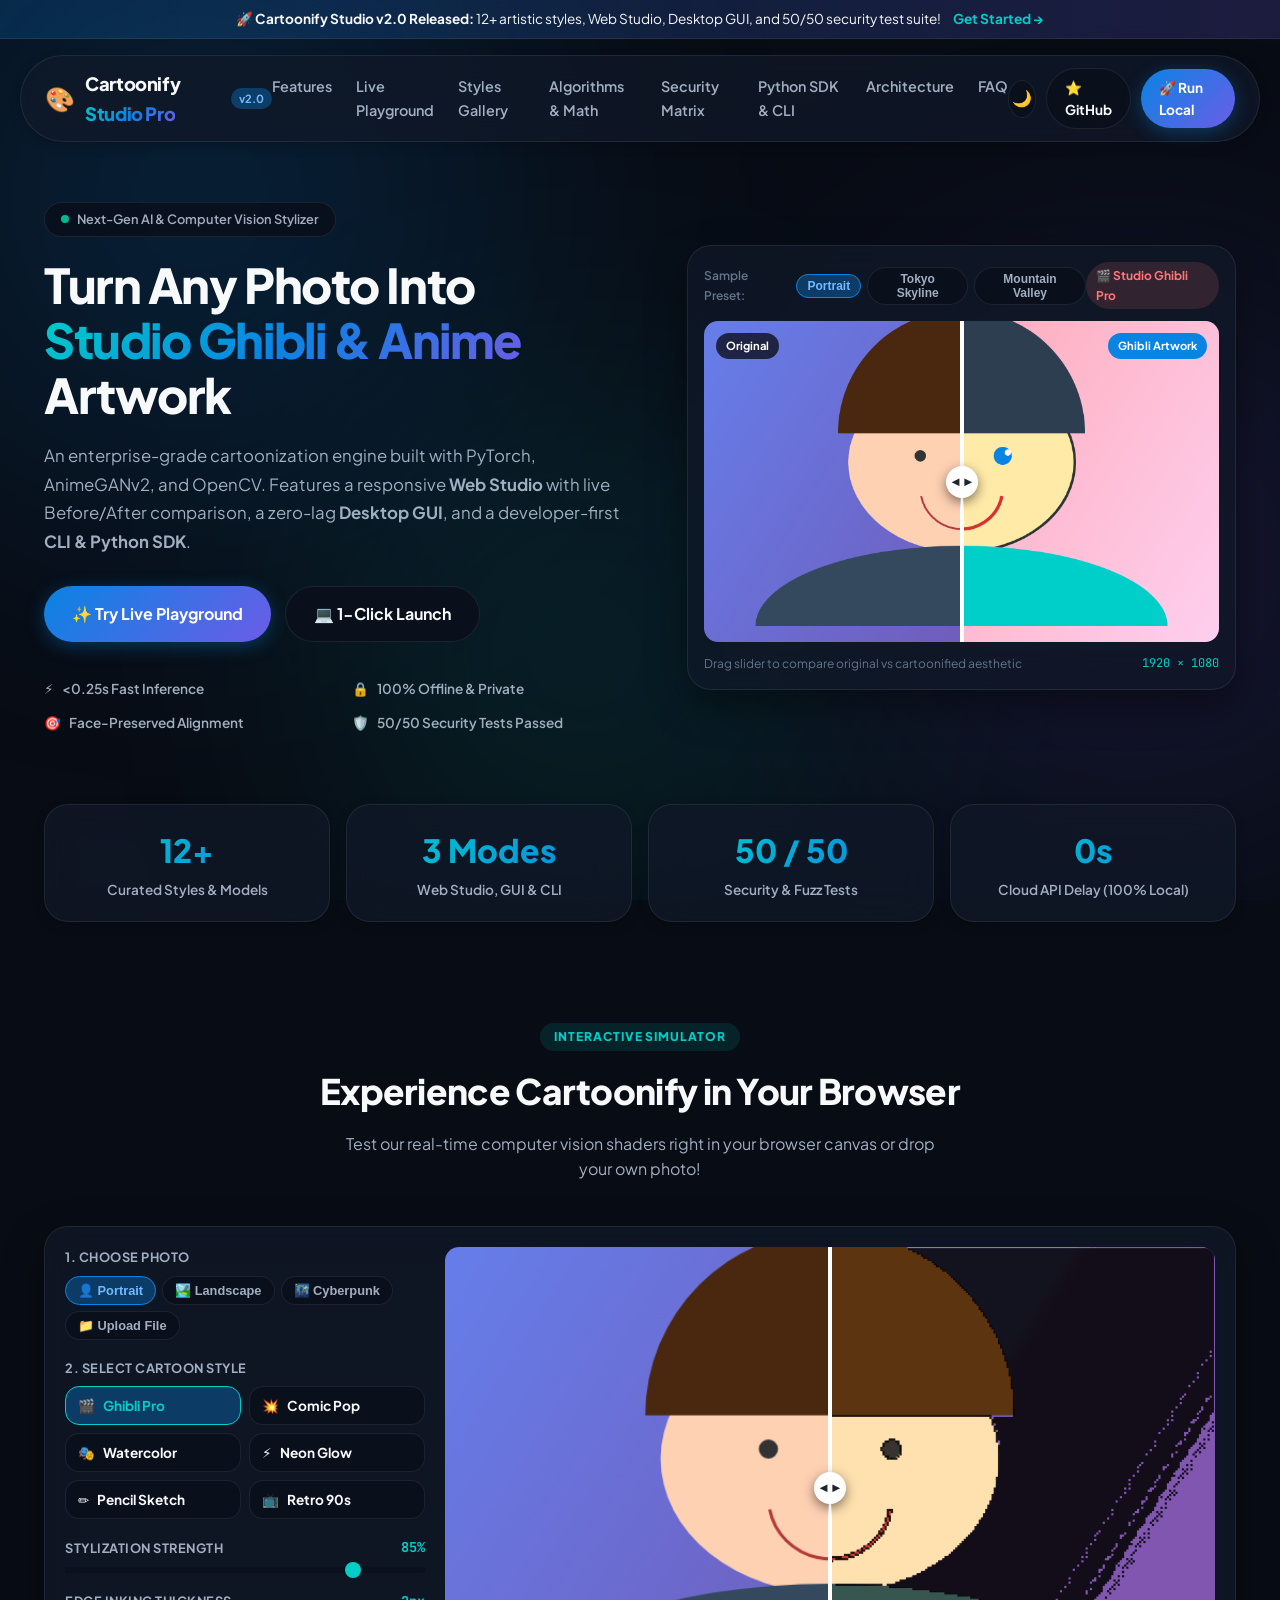
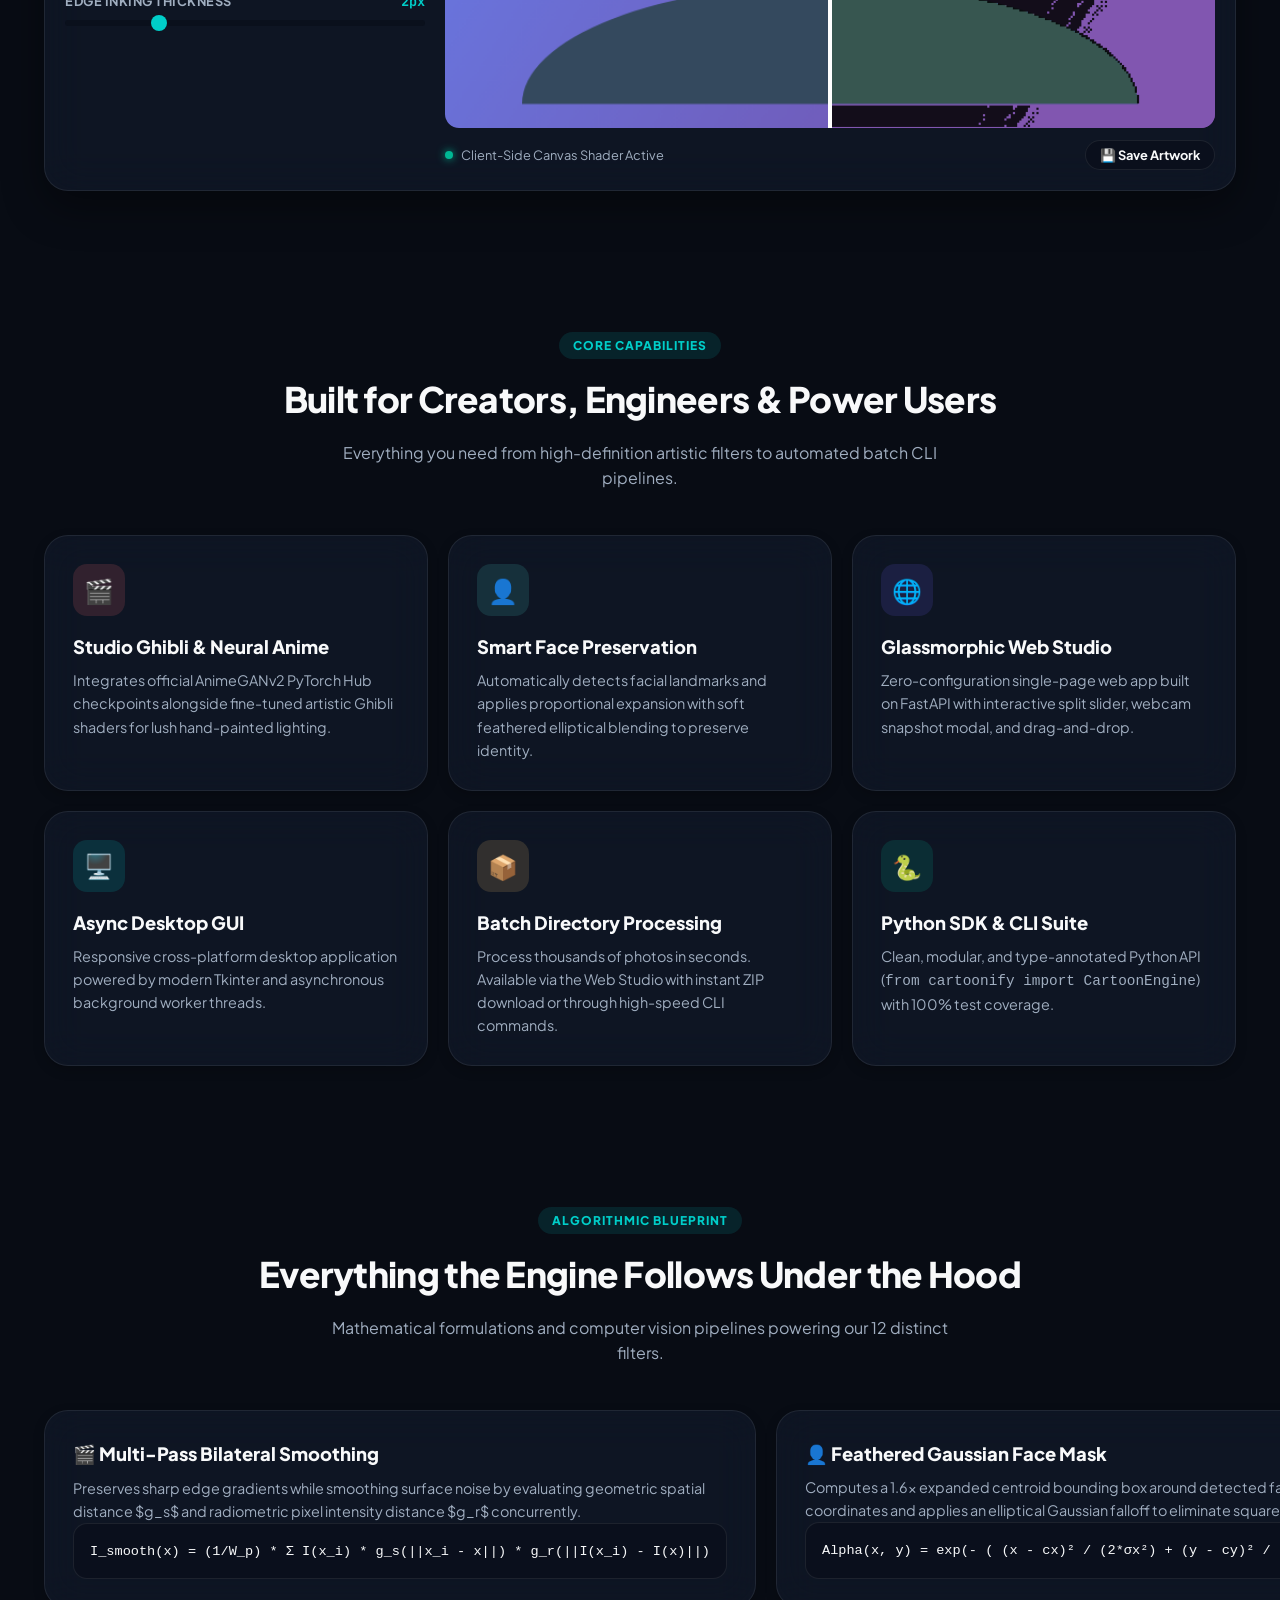
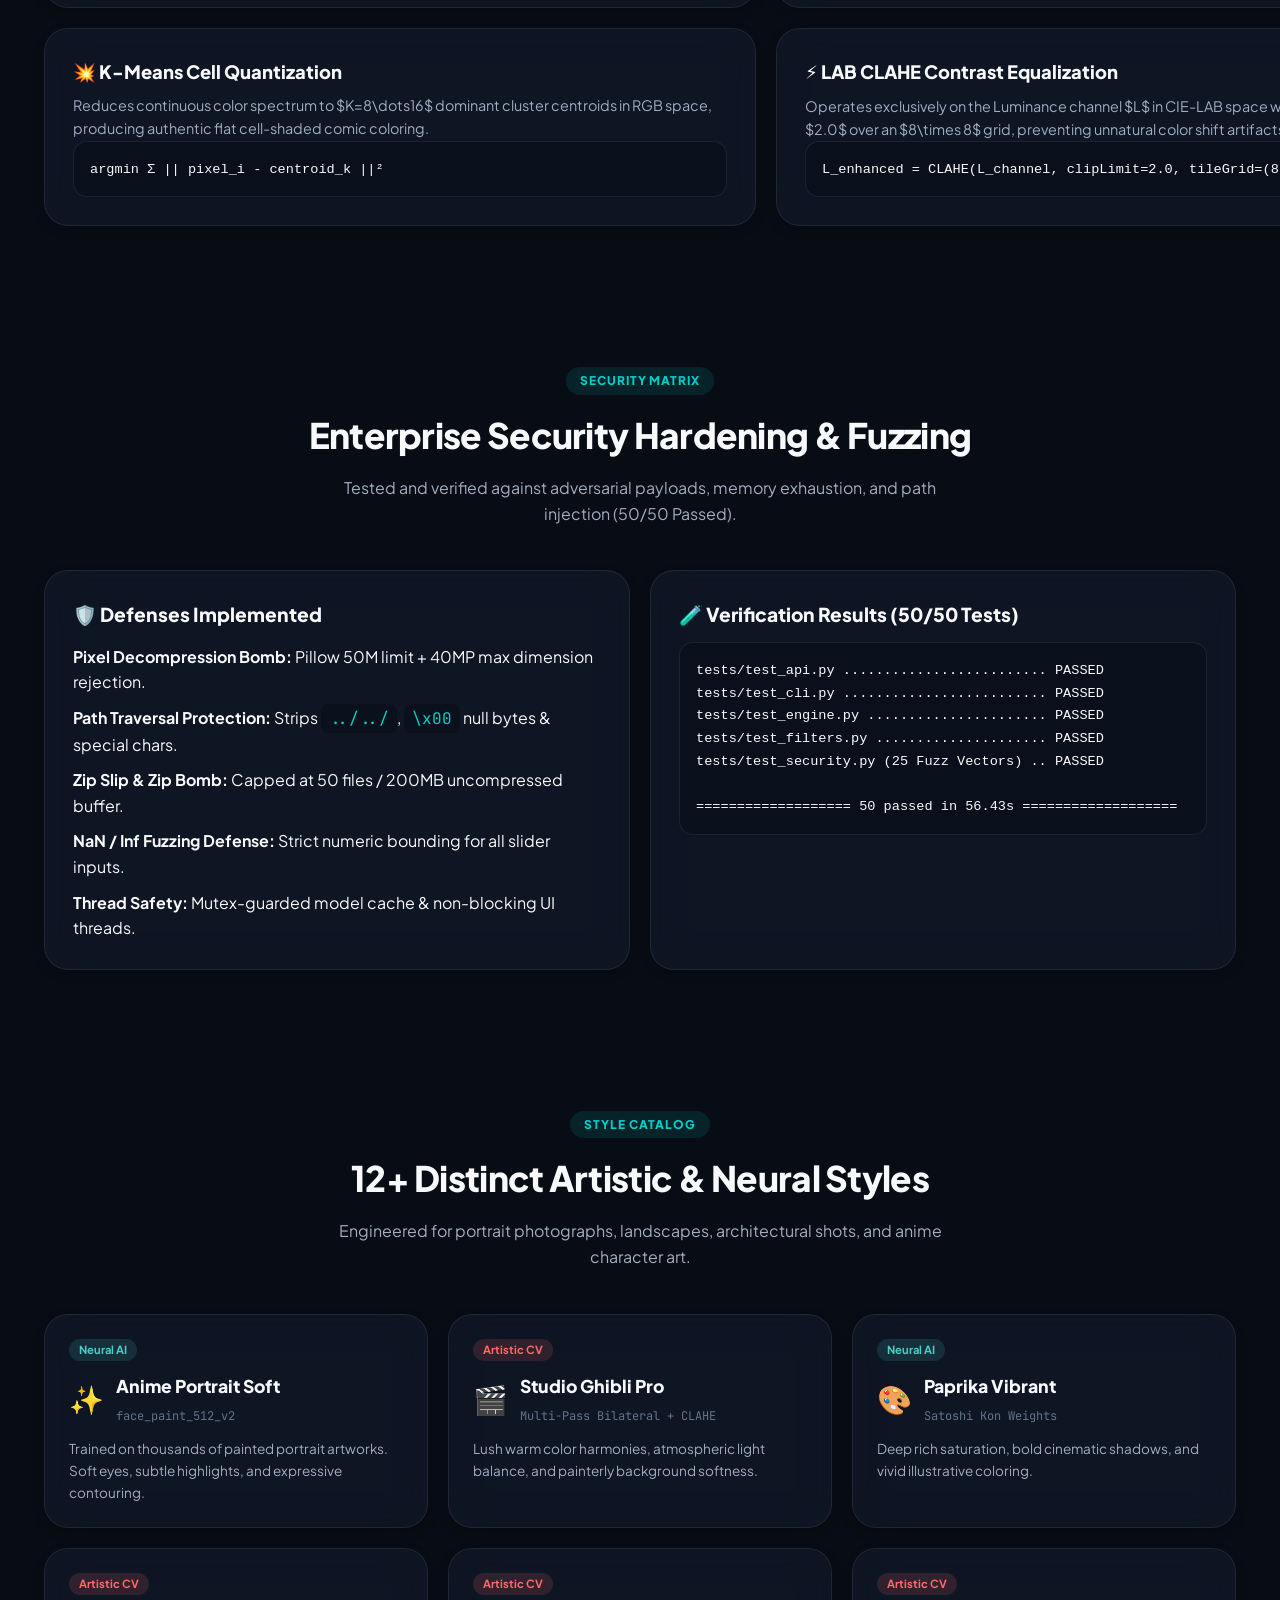
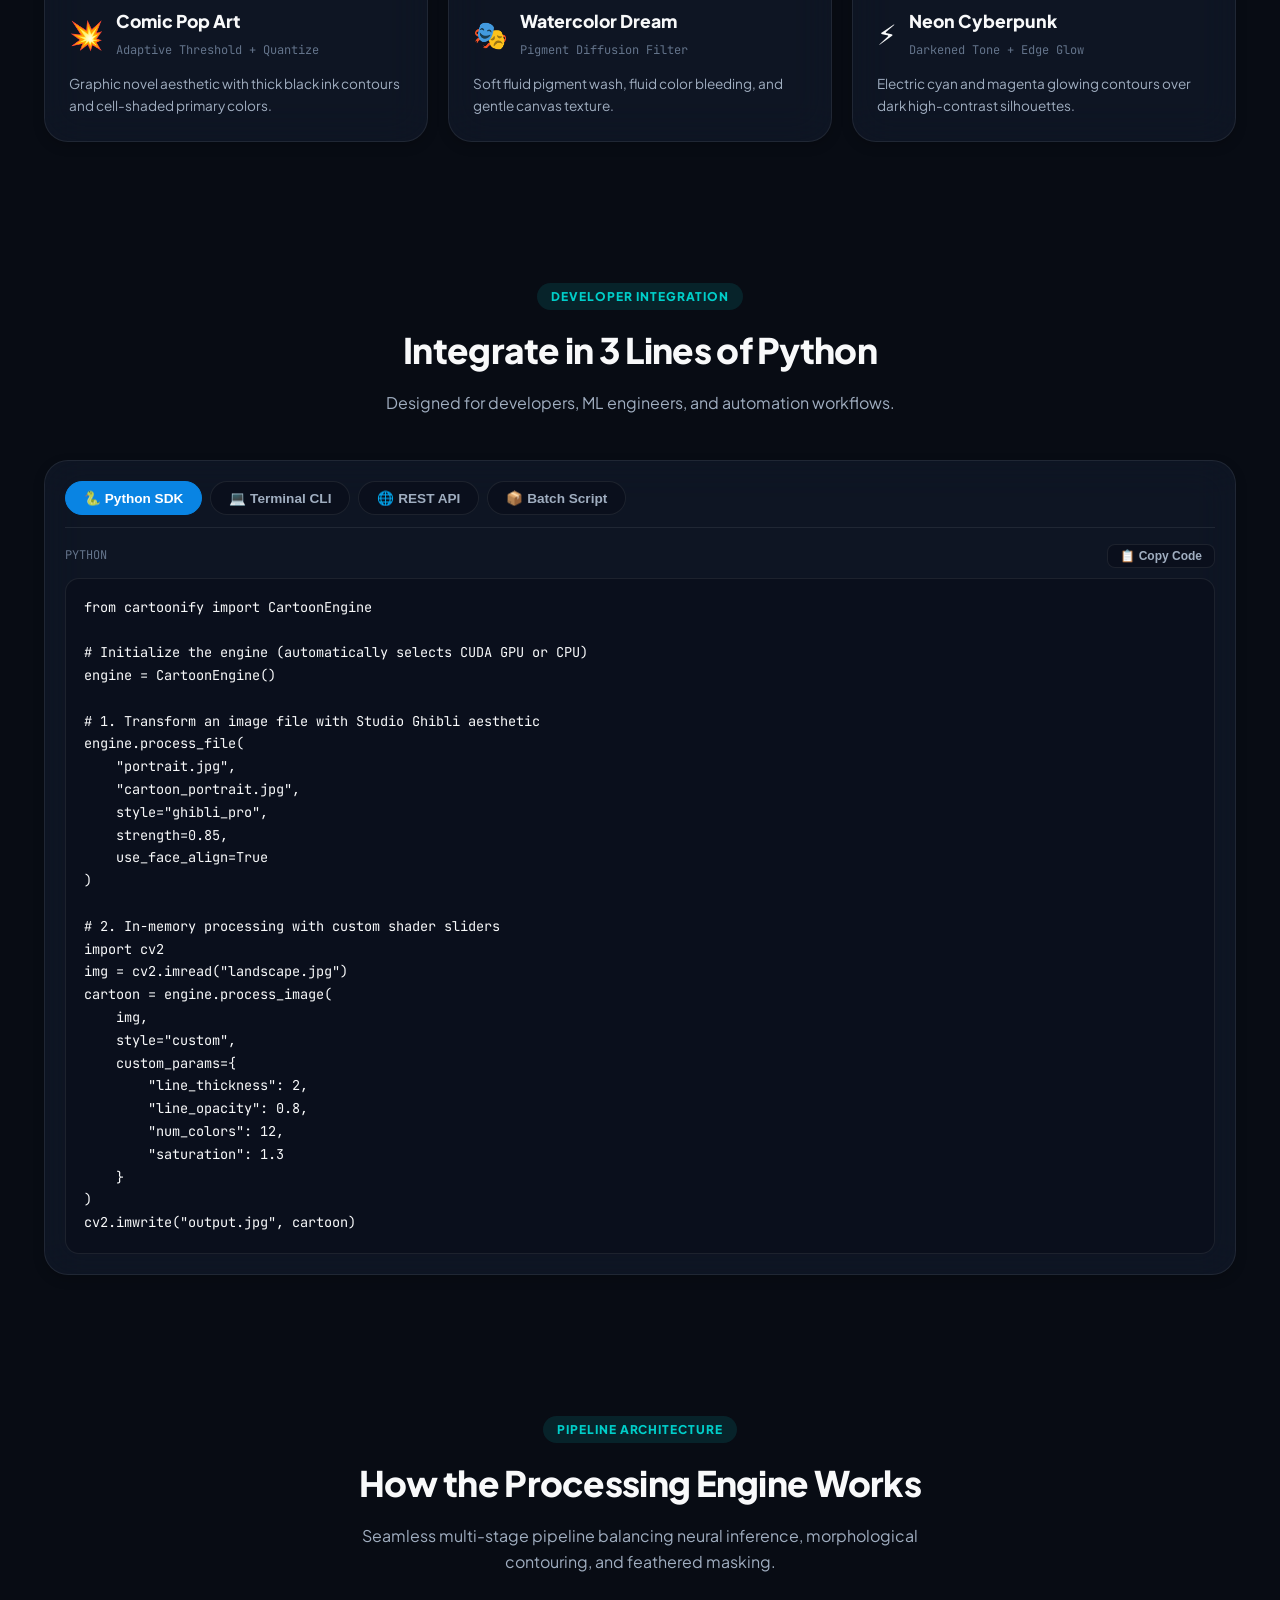
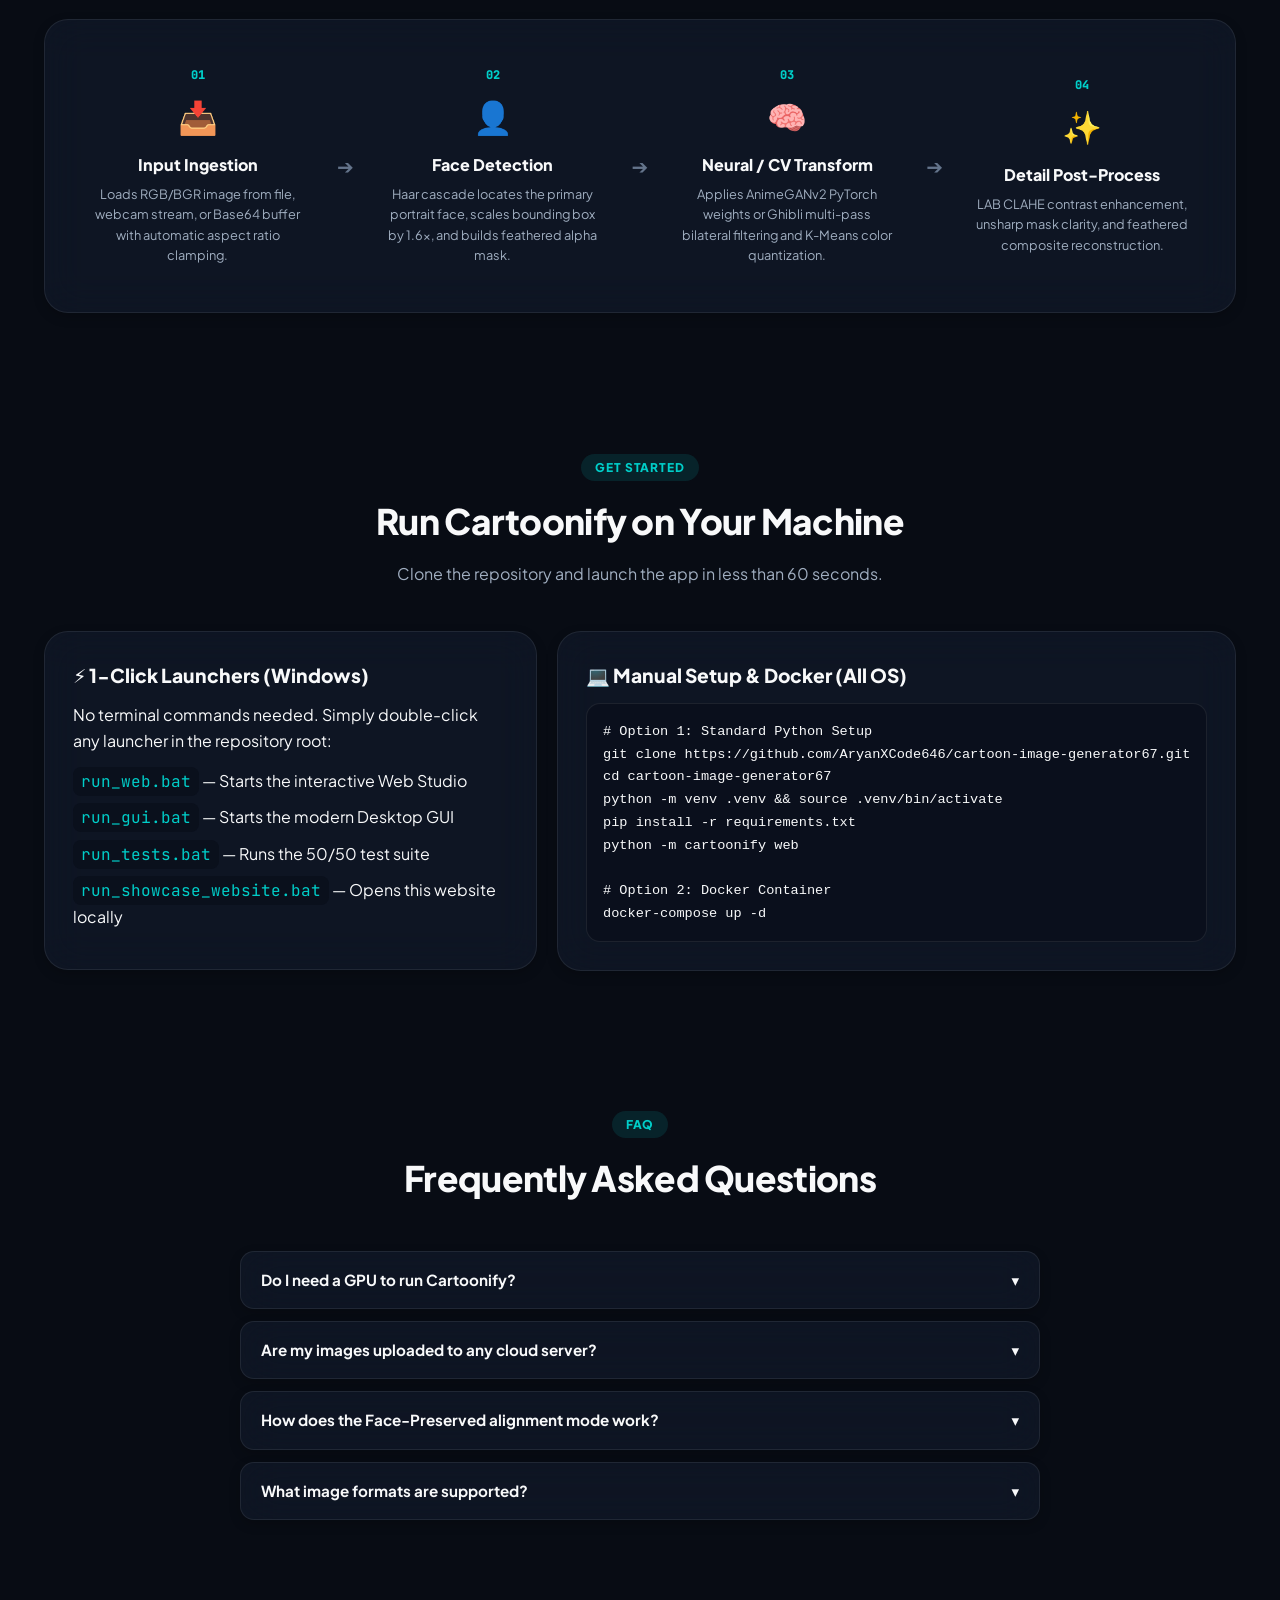
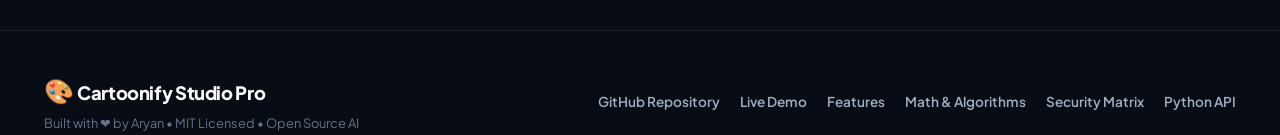
==== index.html @ 77f7a5e7 "docs: enrich landing page with algorithm math models, security matrix, and comprehensive feature blu" ====
<!DOCTYPE html>
<html lang="en" data-theme="dark">
<head>
  <meta charset="UTF-8">
  <meta name="viewport" content="width=device-width, initial-scale=1.0">
  <title>Cartoonify Studio Pro — AI & Computer Vision Image Cartoonization Suite</title>
  <meta name="description" content="Production-ready AI & Computer Vision cartoonization suite featuring Studio Ghibli, AnimeGANv2, Comic Pop Art, and Watercolor filters with Web Studio, Desktop GUI, and Python SDK.">
  <link rel="stylesheet" href="style.css">
  <link rel="preconnect" href="https://fonts.googleapis.com">
  <link rel="preconnect" href="https://fonts.gstatic.com" crossorigin>
  <link href="https://fonts.googleapis.com/css2?family=Plus+Jakarta+Sans:wght@300;400;500;600;700;800&family=JetBrains+Mono:wght@400;500;700&display=swap" rel="stylesheet">
</head>
<body>
  <!-- Ambient background glow -->
  <div class="ambient-glow">
    <div class="orb orb-1"></div>
    <div class="orb orb-2"></div>
    <div class="orb orb-3"></div>
  </div>

  <!-- Announcement Bar -->
  <div class="announcement-bar">
    <span>🚀 <strong>Cartoonify Studio v2.0 Released:</strong> 12+ artistic styles, Web Studio, Desktop GUI, and 50/50 security test suite!</span>
    <a href="#quickstart" class="announcement-link">Get Started →</a>
  </div>

  <!-- ===== NAVBAR ===== -->
  <nav class="navbar glass-panel">
    <div class="nav-container">
      <a href="#" class="nav-brand">
        <span class="brand-icon">🎨</span>
        <span class="brand-name">Cartoonify <span class="gradient-text">Studio Pro</span></span>
        <span class="brand-badge">v2.0</span>
      </a>

      <div class="nav-links" id="navLinks">
        <a href="#features" class="nav-link">Features</a>
        <a href="#demo" class="nav-link">Live Playground</a>
        <a href="#styles" class="nav-link">Styles Gallery</a>
        <a href="#math-models" class="nav-link">Algorithms & Math</a>
        <a href="#security" class="nav-link">Security Matrix</a>
        <a href="#developers" class="nav-link">Python SDK & CLI</a>
        <a href="#architecture" class="nav-link">Architecture</a>
        <a href="#faq" class="nav-link">FAQ</a>
      </div>

      <div class="nav-actions">
        <button id="themeToggle" class="icon-btn" title="Toggle Theme" aria-label="Toggle theme">
          <span class="theme-icon">🌙</span>
        </button>
        <a href="https://github.com/AryanXCode646/cartoon-image-generator67" target="_blank" rel="noopener noreferrer" class="btn btn-secondary btn-sm">
          <span>⭐ GitHub</span>
        </a>
        <a href="#quickstart" class="btn btn-primary btn-sm">
          <span>🚀 Run Local</span>
        </a>
        <button class="mobile-toggle" id="mobileToggle" aria-label="Toggle navigation menu">
          <span></span><span></span><span></span>
        </button>
      </div>
    </div>
  </nav>

  <!-- ===== HERO SECTION ===== -->
  <header class="hero-section">
    <div class="container hero-container">
      <div class="hero-content">
        <div class="hero-pill">
          <span class="pill-dot"></span>
          <span>Next-Gen AI & Computer Vision Stylizer</span>
        </div>
        <h1 class="hero-title">
          Turn Any Photo Into <br>
          <span class="gradient-text">Studio Ghibli & Anime</span> Artwork
        </h1>
        <p class="hero-subtitle">
          An enterprise-grade cartoonization engine built with PyTorch, AnimeGANv2, and OpenCV. Features a responsive <strong>Web Studio</strong> with live Before/After comparison, a zero-lag <strong>Desktop GUI</strong>, and a developer-first <strong>CLI & Python SDK</strong>.
        </p>

        <div class="hero-cta-group">
          <a href="#demo" class="btn btn-primary btn-lg">
            <span>✨ Try Live Playground</span>
          </a>
          <a href="#quickstart" class="btn btn-secondary btn-lg">
            <span>💻 1-Click Launch</span>
          </a>
        </div>

        <div class="hero-badges">
          <div class="badge-item">
            <span class="badge-icon">⚡</span>
            <span>&lt;0.25s Fast Inference</span>
          </div>
          <div class="badge-item">
            <span class="badge-icon">🔒</span>
            <span>100% Offline & Private</span>
          </div>
          <div class="badge-item">
            <span class="badge-icon">🎯</span>
            <span>Face-Preserved Alignment</span>
          </div>
          <div class="badge-item">
            <span class="badge-icon">🛡️</span>
            <span>50/50 Security Tests Passed</span>
          </div>
        </div>
      </div>

      <!-- Hero Visual: Interactive Before/After Split Comparison -->
      <div class="hero-visual">
        <div class="hero-card glass-panel">
          <div class="hero-card-header">
            <div class="preset-selector">
              <span class="preset-label">Sample Preset:</span>
              <button class="preset-btn active" data-preset="portrait">Portrait</button>
              <button class="preset-btn" data-preset="city">Tokyo Skyline</button>
              <button class="preset-btn" data-preset="nature">Mountain Valley</button>
            </div>
            <div class="style-pill">🎬 Studio Ghibli Pro</div>
          </div>

          <div class="hero-split-viewer" id="heroViewer">
            <div class="hero-img-wrapper original-wrapper">
              <img id="heroImgOriginal" src="" alt="Original Photo">
              <span class="image-tag original-tag">Original</span>
            </div>
            <div class="hero-img-wrapper cartoon-wrapper" id="heroCartoonWrapper">
              <img id="heroImgCartoon" src="" alt="Cartoon Artwork">
              <span class="image-tag cartoon-tag">Ghibli Artwork</span>
            </div>
            <div class="hero-split-handle" id="heroHandle">
              <div class="handle-bar"></div>
              <div class="handle-knob">◀ ▶</div>
              <div class="handle-bar"></div>
            </div>
          </div>

          <div class="hero-card-footer">
            <span>Drag slider to compare original vs cartoonified aesthetic</span>
            <span class="resolution-badge" id="heroResBadge">1920 × 1080</span>
          </div>
        </div>
      </div>
    </div>
  </header>

  <!-- ===== STATS STRIP ===== -->
  <section class="stats-strip">
    <div class="container stats-container">
      <div class="stat-card glass-panel">
        <span class="stat-number">12+</span>
        <span class="stat-label">Curated Styles & Models</span>
      </div>
      <div class="stat-card glass-panel">
        <span class="stat-number">3 Modes</span>
        <span class="stat-label">Web Studio, GUI & CLI</span>
      </div>
      <div class="stat-card glass-panel">
        <span class="stat-number">50 / 50</span>
        <span class="stat-label">Security & Fuzz Tests</span>
      </div>
      <div class="stat-card glass-panel">
        <span class="stat-number">0s</span>
        <span class="stat-label">Cloud API Delay (100% Local)</span>
      </div>
    </div>
  </section>

  <!-- ===== INTERACTIVE DEMO PLAYGROUND ===== -->
  <section class="section" id="demo">
    <div class="container">
      <div class="section-header text-center">
        <span class="section-badge">INTERACTIVE SIMULATOR</span>
        <h2 class="section-title">Experience Cartoonify in Your Browser</h2>
        <p class="section-subtitle">
          Test our real-time computer vision shaders right in your browser canvas or drop your own photo!
        </p>
      </div>

      <div class="playground-layout glass-panel">
        <!-- Left Playground Controls -->
        <div class="playground-sidebar">
          <div class="sidebar-block">
            <label class="block-label">1. Choose Photo</label>
            <div class="playground-presets">
              <button class="play-preset active" data-img="portrait">👤 Portrait</button>
              <button class="play-preset" data-img="landscape">🏞️ Landscape</button>
              <button class="play-preset" data-img="cyberpunk">🌃 Cyberpunk</button>
              <button class="play-preset" id="playUploadBtn">📁 Upload File</button>
              <input type="file" id="playFileInput" accept="image/*" hidden>
            </div>
          </div>

          <div class="sidebar-block">
            <label class="block-label">2. Select Cartoon Style</label>
            <div class="playground-styles-grid">
              <button class="style-choice-btn active" data-style="ghibli_pro">
                <span class="style-choice-icon">🎬</span>
                <span class="style-choice-name">Ghibli Pro</span>
              </button>
              <button class="style-choice-btn" data-style="comic_pop">
                <span class="style-choice-icon">💥</span>
                <span class="style-choice-name">Comic Pop</span>
              </button>
              <button class="style-choice-btn" data-style="watercolor">
                <span class="style-choice-icon">🎭</span>
                <span class="style-choice-name">Watercolor</span>
              </button>
              <button class="style-choice-btn" data-style="neon">
                <span class="style-choice-icon">⚡</span>
                <span class="style-choice-name">Neon Glow</span>
              </button>
              <button class="style-choice-btn" data-style="pencil">
                <span class="style-choice-icon">✏️</span>
                <span class="style-choice-name">Pencil Sketch</span>
              </button>
              <button class="style-choice-btn" data-style="retro">
                <span class="style-choice-icon">📺</span>
                <span class="style-choice-name">Retro 90s</span>
              </button>
            </div>
          </div>

          <div class="sidebar-block">
            <div class="slider-row">
              <label class="block-label">Stylization Strength</label>
              <span class="slider-indicator" id="playStrengthVal">85%</span>
            </div>
            <input type="range" id="playStrength" min="20" max="100" value="85" class="custom-range">
          </div>

          <div class="sidebar-block">
            <div class="slider-row">
              <label class="block-label">Edge Inking Thickness</label>
              <span class="slider-indicator" id="playEdgeVal">2px</span>
            </div>
            <input type="range" id="playEdge" min="1" max="5" value="2" class="custom-range">
          </div>
        </div>

        <!-- Right Playground Canvas Display -->
        <div class="playground-viewport">
          <div class="playground-canvas-wrapper" id="playViewer">
            <canvas id="canvasOriginal" class="play-canvas"></canvas>
            <div class="cartoon-canvas-clipper" id="playClipper">
              <canvas id="canvasCartoon" class="play-canvas"></canvas>
            </div>
            <div class="hero-split-handle" id="playHandle">
              <div class="handle-bar"></div>
              <div class="handle-knob">◀ ▶</div>
              <div class="handle-bar"></div>
            </div>
          </div>

          <div class="playground-footer">
            <div class="engine-indicator">
              <span class="pulse-dot"></span>
              <span id="playEngineStatus">Client-Side Canvas Shader Active</span>
            </div>
            <button id="downloadPlaygroundBtn" class="btn btn-secondary btn-xs">💾 Save Artwork</button>
          </div>
        </div>
      </div>
    </div>
  </section>

  <!-- ===== COMPREHENSIVE FEATURES GRID ===== -->
  <section class="section" id="features">
    <div class="container">
      <div class="section-header text-center">
        <span class="section-badge">CORE CAPABILITIES</span>
        <h2 class="section-title">Built for Creators, Engineers & Power Users</h2>
        <p class="section-subtitle">
          Everything you need from high-definition artistic filters to automated batch CLI pipelines.
        </p>
      </div>

      <div class="features-grid">
        <div class="feature-card glass-panel">
          <div class="feature-icon-box" style="background: rgba(255, 107, 107, 0.15); color: #ff6b6b;">🎬</div>
          <h3 class="feature-title">Studio Ghibli & Neural Anime</h3>
          <p class="feature-desc">
            Integrates official AnimeGANv2 PyTorch Hub checkpoints alongside fine-tuned artistic Ghibli shaders for lush hand-painted lighting.
          </p>
        </div>

        <div class="feature-card glass-panel">
          <div class="feature-icon-box" style="background: rgba(78, 205, 196, 0.15); color: #4ecdc4;">👤</div>
          <h3 class="feature-title">Smart Face Preservation</h3>
          <p class="feature-desc">
            Automatically detects facial landmarks and applies proportional expansion with soft feathered elliptical blending to preserve identity.
          </p>
        </div>

        <div class="feature-card glass-panel">
          <div class="feature-icon-box" style="background: rgba(108, 92, 231, 0.15); color: #6c5ce7;">🌐</div>
          <h3 class="feature-title">Glassmorphic Web Studio</h3>
          <p class="feature-desc">
            Zero-configuration single-page web app built on FastAPI with interactive split slider, webcam snapshot modal, and drag-and-drop.
          </p>
        </div>

        <div class="feature-card glass-panel">
          <div class="feature-icon-box" style="background: rgba(0, 206, 201, 0.15); color: #00cec9;">🖥️</div>
          <h3 class="feature-title">Async Desktop GUI</h3>
          <p class="feature-desc">
            Responsive cross-platform desktop application powered by modern Tkinter and asynchronous background worker threads.
          </p>
        </div>

        <div class="feature-card glass-panel">
          <div class="feature-icon-box" style="background: rgba(253, 203, 110, 0.15); color: #fdcb6e;">📦</div>
          <h3 class="feature-title">Batch Directory Processing</h3>
          <p class="feature-desc">
            Process thousands of photos in seconds. Available via the Web Studio with instant ZIP download or through high-speed CLI commands.
          </p>
        </div>

        <div class="feature-card glass-panel">
          <div class="feature-icon-box" style="background: rgba(0, 184, 148, 0.15); color: #00b894;">🐍</div>
          <h3 class="feature-title">Python SDK & CLI Suite</h3>
          <p class="feature-desc">
            Clean, modular, and type-annotated Python API (<code>from cartoonify import CartoonEngine</code>) with 100% test coverage.
          </p>
        </div>
      </div>
    </div>
  </section>

  <!-- ===== MATHEMATICAL MODELS & ALGORITHMS SECTION ===== -->
  <section class="section" id="math-models">
    <div class="container">
      <div class="section-header text-center">
        <span class="section-badge">ALGORITHMIC BLUEPRINT</span>
        <h2 class="section-title">Everything the Engine Follows Under the Hood</h2>
        <p class="section-subtitle">
          Mathematical formulations and computer vision pipelines powering our 12 distinct filters.
        </p>
      </div>

      <div class="features-grid">
        <div class="feature-card glass-panel">
          <h3 class="feature-title">🎬 Multi-Pass Bilateral Smoothing</h3>
          <p class="feature-desc">
            Preserves sharp edge gradients while smoothing surface noise by evaluating geometric spatial distance $g_s$ and radiometric pixel intensity distance $g_r$ concurrently.
          </p>
          <pre class="cli-box"><code>I_smooth(x) = (1/W_p) * Σ I(x_i) * g_s(||x_i - x||) * g_r(||I(x_i) - I(x)||)</code></pre>
        </div>

        <div class="feature-card glass-panel">
          <h3 class="feature-title">👤 Feathered Gaussian Face Mask</h3>
          <p class="feature-desc">
            Computes a 1.6x expanded centroid bounding box around detected facial coordinates and applies an elliptical Gaussian falloff to eliminate square border seams.
          </p>
          <pre class="cli-box"><code>Alpha(x, y) = exp(- ( (x - cx)² / (2*σx²) + (y - cy)² / (2*σy²) ) )</code></pre>
        </div>

        <div class="feature-card glass-panel">
          <h3 class="feature-title">✏️ Color Dodge Sketch Blend</h3>
          <p class="feature-desc">
            Converts to grayscale, computes negative Gaussian blur inversion, and executes high-speed Color Dodge matrix arithmetic for realistic graphite line crosshatching.
          </p>
          <pre class="cli-box"><code>I_sketch(x,y) = min(255, (I_gray * 256) / (255 - I_inv_blur + 1))</code></pre>
        </div>

        <div class="feature-card glass-panel">
          <h3 class="feature-title">💥 K-Means Cell Quantization</h3>
          <p class="feature-desc">
            Reduces continuous color spectrum to $K=8\dots16$ dominant cluster centroids in RGB space, producing authentic flat cell-shaded comic coloring.
          </p>
          <pre class="cli-box"><code>argmin Σ || pixel_i - centroid_k ||²</code></pre>
        </div>

        <div class="feature-card glass-panel">
          <h3 class="feature-title">⚡ LAB CLAHE Contrast Equalization</h3>
          <p class="feature-desc">
            Operates exclusively on the Luminance channel $L$ in CIE-LAB space with clip limit $2.0$ over an $8\times 8$ grid, preventing unnatural color shift artifacts.
          </p>
          <pre class="cli-box"><code>L_enhanced = CLAHE(L_channel, clipLimit=2.0, tileGrid=(8,8))</code></pre>
        </div>

        <div class="feature-card glass-panel">
          <h3 class="feature-title">🎭 Sobel Fluid Diffusion</h3>
          <p class="feature-desc">
            Computes horizontal and vertical spatial derivatives ($\partial I/\partial x, \partial I/\partial y$) to simulate fluid watercolor pigment accumulation along borders.
          </p>
          <pre class="cli-box"><code>Gradient_Mag = sqrt( (dI/dx)² + (dI/dy)² )</code></pre>
        </div>
      </div>
    </div>
  </section>

  <!-- ===== SECURITY MATRIX (50/50 TESTS) ===== -->
  <section class="section" id="security">
    <div class="container">
      <div class="section-header text-center">
        <span class="section-badge">SECURITY MATRIX</span>
        <h2 class="section-title">Enterprise Security Hardening & Fuzzing</h2>
        <p class="section-subtitle">
          Tested and verified against adversarial payloads, memory exhaustion, and path injection (50/50 Passed).
        </p>
      </div>

      <div class="quickstart-grid">
        <div class="quickstart-card glass-panel">
          <h3>🛡️ Defenses Implemented</h3>
          <ul class="file-list">
            <li><strong>Pixel Decompression Bomb:</strong> Pillow 50M limit + 40MP max dimension rejection.</li>
            <li><strong>Path Traversal Protection:</strong> Strips <code>../../</code>, <code>\x00</code> null bytes & special chars.</li>
            <li><strong>Zip Slip & Zip Bomb:</strong> Capped at 50 files / 200MB uncompressed buffer.</li>
            <li><strong>NaN / Inf Fuzzing Defense:</strong> Strict numeric bounding for all slider inputs.</li>
            <li><strong>Thread Safety:</strong> Mutex-guarded model cache & non-blocking UI threads.</li>
          </ul>
        </div>

        <div class="quickstart-card glass-panel">
          <h3>🧪 Verification Results (50/50 Tests)</h3>
          <pre class="cli-box"><code>tests/test_api.py ......................... PASSED
tests/test_cli.py ......................... PASSED
tests/test_engine.py ...................... PASSED
tests/test_filters.py ..................... PASSED
tests/test_security.py (25 Fuzz Vectors) .. PASSED

=================== 50 passed in 56.43s ===================</code></pre>
        </div>
      </div>
    </div>
  </section>

  <!-- ===== STYLES GALLERY ===== -->
  <section class="section styles-section" id="styles">
    <div class="container">
      <div class="section-header text-center">
        <span class="section-badge">STYLE CATALOG</span>
        <h2 class="section-title">12+ Distinct Artistic & Neural Styles</h2>
        <p class="section-subtitle">
          Engineered for portrait photographs, landscapes, architectural shots, and anime character art.
        </p>
      </div>

      <div class="style-cards-carousel">
        <div class="style-showcase-card glass-panel">
          <div class="style-tag neural">Neural AI</div>
          <div class="style-header">
            <span class="style-emoji">✨</span>
            <div>
              <h4>Anime Portrait Soft</h4>
              <span class="style-model">face_paint_512_v2</span>
            </div>
          </div>
          <p>Trained on thousands of painted portrait artworks. Soft eyes, subtle highlights, and expressive contouring.</p>
        </div>

        <div class="style-showcase-card glass-panel">
          <div class="style-tag artistic">Artistic CV</div>
          <div class="style-header">
            <span class="style-emoji">🎬</span>
            <div>
              <h4>Studio Ghibli Pro</h4>
              <span class="style-model">Multi-Pass Bilateral + CLAHE</span>
            </div>
          </div>
          <p>Lush warm color harmonies, atmospheric light balance, and painterly background softness.</p>
        </div>

        <div class="style-showcase-card glass-panel">
          <div class="style-tag neural">Neural AI</div>
          <div class="style-header">
            <span class="style-emoji">🎨</span>
            <div>
              <h4>Paprika Vibrant</h4>
              <span class="style-model">Satoshi Kon Weights</span>
            </div>
          </div>
          <p>Deep rich saturation, bold cinematic shadows, and vivid illustrative coloring.</p>
        </div>

        <div class="style-showcase-card glass-panel">
          <div class="style-tag artistic">Artistic CV</div>
          <div class="style-header">
            <span class="style-emoji">💥</span>
            <div>
              <h4>Comic Pop Art</h4>
              <span class="style-model">Adaptive Threshold + Quantize</span>
            </div>
          </div>
          <p>Graphic novel aesthetic with thick black ink contours and cell-shaded primary colors.</p>
        </div>

        <div class="style-showcase-card glass-panel">
          <div class="style-tag artistic">Artistic CV</div>
          <div class="style-header">
            <span class="style-emoji">🎭</span>
            <div>
              <h4>Watercolor Dream</h4>
              <span class="style-model">Pigment Diffusion Filter</span>
            </div>
          </div>
          <p>Soft fluid pigment wash, fluid color bleeding, and gentle canvas texture.</p>
        </div>

        <div class="style-showcase-card glass-panel">
          <div class="style-tag artistic">Artistic CV</div>
          <div class="style-header">
            <span class="style-emoji">⚡</span>
            <div>
              <h4>Neon Cyberpunk</h4>
              <span class="style-model">Darkened Tone + Edge Glow</span>
            </div>
          </div>
          <p>Electric cyan and magenta glowing contours over dark high-contrast silhouettes.</p>
        </div>
      </div>
    </div>
  </section>

  <!-- ===== DEVELOPER CODE INTEGRATION ===== -->
  <section class="section developers-section" id="developers">
    <div class="container">
      <div class="section-header text-center">
        <span class="section-badge">DEVELOPER INTEGRATION</span>
        <h2 class="section-title">Integrate in 3 Lines of Python</h2>
        <p class="section-subtitle">
          Designed for developers, ML engineers, and automation workflows.
        </p>
      </div>

      <div class="code-hub glass-panel">
        <div class="code-hub-tabs">
          <button class="code-tab-btn active" data-tab="tabPython">🐍 Python SDK</button>
          <button class="code-tab-btn" data-tab="tabCLI">💻 Terminal CLI</button>
          <button class="code-tab-btn" data-tab="tabAPI">🌐 REST API</button>
          <button class="code-tab-btn" data-tab="tabBatch">📦 Batch Script</button>
        </div>

        <!-- Code Block 1: Python SDK -->
        <div class="code-block-content active" id="tabPython">
          <div class="code-header">
            <span class="code-lang">python</span>
            <button class="copy-code-btn" data-target="codePy">📋 Copy Code</button>
          </div>
          <pre><code id="codePy">from cartoonify import CartoonEngine

# Initialize the engine (automatically selects CUDA GPU or CPU)
engine = CartoonEngine()

# 1. Transform an image file with Studio Ghibli aesthetic
engine.process_file(
    "portrait.jpg",
    "cartoon_portrait.jpg",
    style="ghibli_pro",
    strength=0.85,
    use_face_align=True
)

# 2. In-memory processing with custom shader sliders
import cv2
img = cv2.imread("landscape.jpg")
cartoon = engine.process_image(
    img,
    style="custom",
    custom_params={
        "line_thickness": 2,
        "line_opacity": 0.8,
        "num_colors": 12,
        "saturation": 1.3
    }
)
cv2.imwrite("output.jpg", cartoon)</code></pre>
        </div>

        <!-- Code Block 2: CLI -->
        <div class="code-block-content" id="tabCLI">
          <div class="code-header">
            <span class="code-lang">bash</span>
            <button class="copy-code-btn" data-target="codeCLI">📋 Copy Code</button>
          </div>
          <pre><code id="codeCLI"># Transform a single image
python -m cartoonify process photo.jpg -o cartoon.jpg --style ghibli_pro --strength 0.85

# Enable face-aligned feathered blend for portraits
python -m cartoonify process selfie.jpg -o selfie_anime.jpg --style anime_soft --face-align

# Batch process an entire directory of photos
python -m cartoonify batch ./my_vacation_photos -o ./cartoons --style comic_pop

# Launch the Web Studio UI
python -m cartoonify web --port 8000

# Launch the Desktop GUI
python -m cartoonify gui</code></pre>
        </div>

        <!-- Code Block 3: REST API -->
        <div class="code-block-content" id="tabAPI">
          <div class="code-header">
            <span class="code-lang">bash / cURL</span>
            <button class="copy-code-btn" data-target="codeAPI">📋 Copy Code</button>
          </div>
          <pre><code id="codeAPI"># 1. Process image via multipart form upload
curl -X POST "http://localhost:8000/api/process-upload" \
     -F "file=@portrait.jpg" \
     -F "style=ghibli_pro" \
     -F "strength=0.85" \
     --output cartoon_result.jpg

# 2. Query available styles catalog
curl -X GET "http://localhost:8000/api/styles"

# 3. Health & Device diagnostic check
curl -X GET "http://localhost:8000/api/health"</code></pre>
        </div>

        <!-- Code Block 4: Batch Script -->
        <div class="code-block-content" id="tabBatch">
          <div class="code-header">
            <span class="code-lang">python</span>
            <button class="copy-code-btn" data-target="codeBatch">📋 Copy Code</button>
          </div>
          <pre><code id="codeBatch">from pathlib import Path
from cartoonify import CartoonEngine

engine = CartoonEngine()
photos = list(Path("./input_photos").glob("*.jpg"))

def on_progress(current, total, filename):
    print(f"[{current}/{total}] Processed: {Path(filename).name}")

results = engine.process_batch(
    photos,
    output_dir="./cartoon_gallery",
    style="watercolor",
    strength=0.8,
    progress_callback=on_progress
)
print(f"Successfully cartoonified {len(results)} images!")</code></pre>
        </div>
      </div>
    </div>
  </section>

  <!-- ===== ARCHITECTURE DIAGRAM SECTION ===== -->
  <section class="section" id="architecture">
    <div class="container">
      <div class="section-header text-center">
        <span class="section-badge">PIPELINE ARCHITECTURE</span>
        <h2 class="section-title">How the Processing Engine Works</h2>
        <p class="section-subtitle">
          Seamless multi-stage pipeline balancing neural inference, morphological contouring, and feathered masking.
        </p>
      </div>

      <div class="pipeline-diagram glass-panel">
        <div class="pipeline-step">
          <div class="step-num">01</div>
          <div class="step-icon">📥</div>
          <h4>Input Ingestion</h4>
          <p>Loads RGB/BGR image from file, webcam stream, or Base64 buffer with automatic aspect ratio clamping.</p>
        </div>

        <div class="pipeline-arrow">➔</div>

        <div class="pipeline-step">
          <div class="step-num">02</div>
          <div class="step-icon">👤</div>
          <h4>Face Detection</h4>
          <p>Haar cascade locates the primary portrait face, scales bounding box by 1.6x, and builds feathered alpha mask.</p>
        </div>

        <div class="pipeline-arrow">➔</div>

        <div class="pipeline-step">
          <div class="step-num">03</div>
          <div class="step-icon">🧠</div>
          <h4>Neural / CV Transform</h4>
          <p>Applies AnimeGANv2 PyTorch weights or Ghibli multi-pass bilateral filtering and K-Means color quantization.</p>
        </div>

        <div class="pipeline-arrow">➔</div>

        <div class="pipeline-step">
          <div class="step-num">04</div>
          <div class="step-icon">✨</div>
          <h4>Detail Post-Process</h4>
          <p>LAB CLAHE contrast enhancement, unsharp mask clarity, and feathered composite reconstruction.</p>
        </div>
      </div>
    </div>
  </section>

  <!-- ===== QUICKSTART & DOWNLOAD SECTION ===== -->
  <section class="section quickstart-section" id="quickstart">
    <div class="container">
      <div class="section-header text-center">
        <span class="section-badge">GET STARTED</span>
        <h2 class="section-title">Run Cartoonify on Your Machine</h2>
        <p class="section-subtitle">
          Clone the repository and launch the app in less than 60 seconds.
        </p>
      </div>

      <div class="quickstart-grid">
        <div class="quickstart-card glass-panel">
          <h3>⚡ 1-Click Launchers (Windows)</h3>
          <p>No terminal commands needed. Simply double-click any launcher in the repository root:</p>
          <ul class="file-list">
            <li><code>run_web.bat</code> — Starts the interactive Web Studio</li>
            <li><code>run_gui.bat</code> — Starts the modern Desktop GUI</li>
            <li><code>run_tests.bat</code> — Runs the 50/50 test suite</li>
            <li><code>run_showcase_website.bat</code> — Opens this website locally</li>
          </ul>
        </div>

        <div class="quickstart-card glass-panel">
          <h3>💻 Manual Setup & Docker (All OS)</h3>
          <pre class="cli-box"><code># Option 1: Standard Python Setup
git clone https://github.com/AryanXCode646/cartoon-image-generator67.git
cd cartoon-image-generator67
python -m venv .venv && source .venv/bin/activate
pip install -r requirements.txt
python -m cartoonify web

# Option 2: Docker Container
docker-compose up -d</code></pre>
        </div>
      </div>
    </div>
  </section>

  <!-- ===== FAQ SECTION ===== -->
  <section class="section" id="faq">
    <div class="container">
      <div class="section-header text-center">
        <span class="section-badge">FAQ</span>
        <h2 class="section-title">Frequently Asked Questions</h2>
      </div>

      <div class="faq-accordion">
        <details class="faq-item glass-panel">
          <summary class="faq-question">
            <span>Do I need a GPU to run Cartoonify?</span>
            <span class="faq-chevron">▾</span>
          </summary>
          <div class="faq-answer">
            No! Cartoonify is heavily optimized for CPU execution. In addition, all artistic filters (Ghibli Pro, Comic Pop Art, Watercolor, Neon, Pencil Sketch) run exclusively on OpenCV algorithms in milliseconds. If a CUDA GPU is detected, PyTorch neural models will automatically leverage it for maximum speed.
          </div>
        </details>

        <details class="faq-item glass-panel">
          <summary class="faq-question">
            <span>Are my images uploaded to any cloud server?</span>
            <span class="faq-chevron">▾</span>
          </summary>
          <div class="faq-answer">
            100% No. All processing runs completely locally on your machine. No photos, data, or personal metrics are ever sent to external cloud APIs.
          </div>
        </details>

        <details class="faq-item glass-panel">
          <summary class="faq-question">
            <span>How does the Face-Preserved alignment mode work?</span>
            <span class="faq-chevron">▾</span>
          </summary>
          <div class="faq-answer">
            When enabled, Cartoonify detects the largest face using OpenCV Haar cascades, extracts a 1.6x expanded bounding box, runs the stylizer, and composites the stylized face back over the original image using a feathered elliptical Gaussian alpha mask. This avoids harsh boxy edges while preserving portrait identity.
          </div>
        </details>

        <details class="faq-item glass-panel">
          <summary class="faq-question">
            <span>What image formats are supported?</span>
            <span class="faq-chevron">▾</span>
          </summary>
          <div class="faq-answer">
            Cartoonify supports JPEG, PNG, WebP, BMP, TIFF, and camera video streams. Output images can be exported in lossless PNG or compressed JPEG/WebP.
          </div>
        </details>
      </div>
    </div>
  </section>

  <!-- ===== FOOTER ===== -->
  <footer class="footer">
    <div class="container footer-container">
      <div class="footer-brand">
        <span class="brand-icon">🎨</span>
        <span class="brand-name">Cartoonify Studio Pro</span>
        <p>Built with ❤️ by Aryan • MIT Licensed • Open Source AI</p>
      </div>

      <div class="footer-links">
        <a href="https://github.com/AryanXCode646/cartoon-image-generator67" target="_blank" rel="noopener noreferrer">GitHub Repository</a>
        <a href="#demo">Live Demo</a>
        <a href="#features">Features</a>
        <a href="#math-models">Math & Algorithms</a>
        <a href="#security">Security Matrix</a>
        <a href="#developers">Python API</a>
      </div>
    </div>
  </footer>

  <script src="app.js"></script>
</body>
</html>
---- style.css ----
/* ==========================================================================
   Cartoonify Studio Pro — Static Showcase Website Styles
   ========================================================================== */

:root {
  --bg-main: #080c14;
  --bg-card: rgba(16, 24, 40, 0.75);
  --bg-card-hover: rgba(24, 34, 56, 0.85);
  --bg-input: rgba(11, 16, 28, 0.9);
  --border-card: rgba(255, 255, 255, 0.08);
  --border-focus: #00cec9;

  --primary: #0984e3;
  --primary-glow: rgba(9, 132, 227, 0.35);
  --accent: #6c5ce7;
  --accent-glow: rgba(108, 92, 231, 0.35);
  --success: #00b894;
  --warning: #fdcb6e;
  --danger: #ff7675;

  --text-primary: #f8f9fa;
  --text-secondary: #a0aec0;
  --text-muted: #64748b;

  --radius-sm: 8px;
  --radius-md: 14px;
  --radius-lg: 24px;
  --radius-pill: 9999px;

  --font-main: 'Plus Jakarta Sans', system-ui, -apple-system, sans-serif;
  --font-mono: 'JetBrains Mono', monospace;

  --shadow-sm: 0 4px 12px rgba(0, 0, 0, 0.2);
  --shadow-lg: 0 16px 40px rgba(0, 0, 0, 0.4);
}

[data-theme="light"] {
  --bg-main: #f8fafc;
  --bg-card: rgba(255, 255, 255, 0.85);
  --bg-card-hover: rgba(255, 255, 255, 0.98);
  --bg-input: #f1f5f9;
  --border-card: rgba(0, 0, 0, 0.08);
  --border-focus: #0984e3;

  --text-primary: #0f172a;
  --text-secondary: #475569;
  --text-muted: #94a3b8;

  --shadow-sm: 0 4px 12px rgba(0, 0, 0, 0.05);
  --shadow-lg: 0 16px 40px rgba(0, 0, 0, 0.08);
}

/* Reset & Base */
*, *::before, *::after {
  box-sizing: border-box;
  margin: 0;
  padding: 0;
}

html {
  scroll-behavior: smooth;
}

body {
  font-family: var(--font-main);
  background-color: var(--bg-main);
  color: var(--text-primary);
  line-height: 1.6;
  overflow-x: hidden;
  transition: background-color 0.3s ease, color 0.3s ease;
}

.container {
  max-width: 1240px;
  margin: 0 auto;
  padding: 0 24px;
}

/* Ambient Glow */
.ambient-glow {
  position: fixed;
  inset: 0;
  pointer-events: none;
  z-index: 0;
  overflow: hidden;
}

.orb {
  position: absolute;
  border-radius: 50%;
  filter: blur(140px);
  opacity: 0.18;
}

.orb-1 { width: 600px; height: 600px; background: var(--primary); top: -100px; left: -100px; }
.orb-2 { width: 500px; height: 500px; background: var(--accent); bottom: 10%; right: -100px; }
.orb-3 { width: 400px; height: 400px; background: var(--border-focus); top: 50%; left: 30%; }

/* Announcement Bar */
.announcement-bar {
  background: linear-gradient(90deg, rgba(9, 132, 227, 0.2), rgba(108, 92, 231, 0.2));
  border-bottom: 1px solid var(--border-card);
  padding: 8px 16px;
  text-align: center;
  font-size: 0.85rem;
  color: var(--text-primary);
  display: flex;
  justify-content: center;
  align-items: center;
  gap: 12px;
  position: relative;
  z-index: 20;
}

.announcement-link {
  color: var(--border-focus);
  text-decoration: none;
  font-weight: 700;
}

/* Glass Panel */
.glass-panel {
  background: var(--bg-card);
  backdrop-filter: blur(20px);
  -webkit-backdrop-filter: blur(20px);
  border: 1px solid var(--border-card);
  border-radius: var(--radius-lg);
  box-shadow: var(--shadow-sm);
  position: relative;
}

/* Navbar */
.navbar {
  position: sticky;
  top: 16px;
  margin: 16px auto 0;
  max-width: 1240px;
  border-radius: var(--radius-pill);
  padding: 12px 24px;
  z-index: 100;
}

.nav-container {
  display: flex;
  align-items: center;
  justify-content: space-between;
}

.nav-brand {
  display: flex;
  align-items: center;
  gap: 10px;
  text-decoration: none;
  color: var(--text-primary);
}

.brand-icon {
  font-size: 1.5rem;
}

.brand-name {
  font-size: 1.15rem;
  font-weight: 800;
  letter-spacing: -0.02em;
}

.brand-badge {
  font-size: 0.7rem;
  background: var(--primary-glow);
  color: #74b9ff;
  padding: 2px 8px;
  border-radius: var(--radius-pill);
  font-weight: 700;
}

.gradient-text {
  background: linear-gradient(135deg, #00cec9, #0984e3, #6c5ce7);
  -webkit-background-clip: text;
  -webkit-text-fill-color: transparent;
}

.nav-links {
  display: flex;
  gap: 24px;
}

.nav-link {
  text-decoration: none;
  color: var(--text-secondary);
  font-size: 0.9rem;
  font-weight: 600;
  transition: color 0.2s ease;
}

.nav-link:hover {
  color: var(--border-focus);
}

.nav-actions {
  display: flex;
  align-items: center;
  gap: 10px;
}

.icon-btn {
  width: 38px;
  height: 38px;
  border-radius: 50%;
  border: 1px solid var(--border-card);
  background: var(--bg-input);
  color: var(--text-primary);
  display: flex;
  align-items: center;
  justify-content: center;
  cursor: pointer;
  font-size: 1rem;
  transition: all 0.2s ease;
}

.icon-btn:hover {
  transform: scale(1.05);
  border-color: var(--border-focus);
}

.mobile-toggle {
  display: none;
  flex-direction: column;
  gap: 4px;
  background: none;
  border: none;
  cursor: pointer;
}

.mobile-toggle span {
  width: 20px;
  height: 2px;
  background: var(--text-primary);
}

/* Buttons */
.btn {
  display: inline-flex;
  align-items: center;
  justify-content: center;
  gap: 8px;
  font-family: var(--font-main);
  font-weight: 700;
  border-radius: var(--radius-pill);
  border: none;
  cursor: pointer;
  text-decoration: none;
  transition: all 0.2s ease;
}

.btn-primary {
  background: linear-gradient(135deg, var(--primary), var(--accent));
  color: white;
  box-shadow: 0 4px 18px var(--primary-glow);
}

.btn-primary:hover {
  transform: translateY(-2px);
  box-shadow: 0 8px 24px var(--primary-glow);
}

.btn-secondary {
  background: var(--bg-input);
  color: var(--text-primary);
  border: 1px solid var(--border-card);
}

.btn-secondary:hover {
  border-color: var(--border-focus);
  transform: translateY(-1px);
}

.btn-xs { padding: 6px 14px; font-size: 0.8rem; }
.btn-sm { padding: 8px 18px; font-size: 0.85rem; }
.btn-lg { padding: 14px 28px; font-size: 1rem; }

/* Hero Section */
.hero-section {
  padding: 60px 0 40px;
  position: relative;
  z-index: 1;
}

.hero-container {
  display: grid;
  grid-template-columns: 1.1fr 1fr;
  gap: 40px;
  align-items: center;
}

.hero-pill {
  display: inline-flex;
  align-items: center;
  gap: 8px;
  background: var(--bg-input);
  border: 1px solid var(--border-card);
  padding: 6px 16px;
  border-radius: var(--radius-pill);
  font-size: 0.8rem;
  font-weight: 600;
  color: var(--text-secondary);
  margin-bottom: 20px;
}

.pill-dot {
  width: 8px;
  height: 8px;
  border-radius: 50%;
  background: var(--success);
}

.hero-title {
  font-size: 3rem;
  font-weight: 800;
  line-height: 1.15;
  letter-spacing: -0.03em;
  margin-bottom: 20px;
}

.hero-subtitle {
  font-size: 1.05rem;
  color: var(--text-secondary);
  margin-bottom: 30px;
  line-height: 1.7;
}

.hero-cta-group {
  display: flex;
  gap: 14px;
  margin-bottom: 36px;
}

.hero-badges {
  display: grid;
  grid-template-columns: repeat(2, 1fr);
  gap: 12px;
}

.badge-item {
  display: flex;
  align-items: center;
  gap: 8px;
  font-size: 0.85rem;
  color: var(--text-secondary);
  font-weight: 600;
}

/* Hero Split Viewer */
.hero-card {
  padding: 16px;
  box-shadow: var(--shadow-lg);
}

.hero-card-header {
  display: flex;
  justify-content: space-between;
  align-items: center;
  margin-bottom: 12px;
}

.preset-selector {
  display: flex;
  align-items: center;
  gap: 6px;
}

.preset-label {
  font-size: 0.75rem;
  color: var(--text-muted);
  font-weight: 600;
}

.preset-btn {
  background: var(--bg-input);
  border: 1px solid var(--border-card);
  color: var(--text-secondary);
  padding: 4px 10px;
  border-radius: var(--radius-pill);
  font-size: 0.75rem;
  font-weight: 600;
  cursor: pointer;
}

.preset-btn.active {
  background: var(--primary-glow);
  border-color: var(--primary);
  color: #74b9ff;
}

.style-pill {
  font-size: 0.75rem;
  font-weight: 700;
  color: #ff7675;
  background: rgba(255, 118, 117, 0.15);
  padding: 4px 10px;
  border-radius: var(--radius-pill);
}

.hero-split-viewer {
  position: relative;
  aspect-ratio: 16 / 10;
  border-radius: var(--radius-md);
  overflow: hidden;
  background: #000;
  user-select: none;
}

.hero-img-wrapper {
  position: absolute;
  inset: 0;
}

.hero-img-wrapper img {
  width: 100%;
  height: 100%;
  object-fit: cover;
  display: block;
}

.cartoon-wrapper {
  clip-path: polygon(50% 0, 100% 0, 100% 100%, 50% 100%);
  z-index: 2;
}

.image-tag {
  position: absolute;
  top: 12px;
  padding: 4px 10px;
  border-radius: var(--radius-pill);
  font-size: 0.7rem;
  font-weight: 700;
  color: white;
  z-index: 4;
}

.original-tag { left: 12px; background: rgba(0, 0, 0, 0.7); }
.cartoon-tag { right: 12px; background: var(--primary); }

.hero-split-handle {
  position: absolute;
  top: 0;
  bottom: 0;
  left: 50%;
  width: 4px;
  background: white;
  cursor: ew-resize;
  z-index: 10;
  transform: translateX(-50%);
  display: flex;
  flex-direction: column;
  align-items: center;
  justify-content: center;
}

.handle-bar { flex: 1; width: 2px; background: rgba(255, 255, 255, 0.8); }
.handle-knob {
  width: 32px;
  height: 32px;
  border-radius: 50%;
  background: white;
  color: #1e272e;
  display: flex;
  align-items: center;
  justify-content: center;
  font-size: 10px;
  font-weight: 800;
  box-shadow: 0 4px 12px rgba(0, 0, 0, 0.5);
}

.hero-card-footer {
  display: flex;
  justify-content: space-between;
  align-items: center;
  margin-top: 12px;
  font-size: 0.75rem;
  color: var(--text-muted);
}

.resolution-badge {
  font-family: var(--font-mono);
  color: var(--border-focus);
}

/* Stats Strip */
.stats-strip {
  padding: 30px 0;
}

.stats-container {
  display: grid;
  grid-template-columns: repeat(4, 1fr);
  gap: 16px;
}

.stat-card {
  padding: 20px;
  text-align: center;
}

.stat-number {
  font-size: 2rem;
  font-weight: 800;
  display: block;
  background: linear-gradient(135deg, #00cec9, #0984e3);
  -webkit-background-clip: text;
  -webkit-text-fill-color: transparent;
}

.stat-label {
  font-size: 0.85rem;
  color: var(--text-secondary);
  font-weight: 600;
}

/* Section Header */
.section {
  padding: 70px 0;
  position: relative;
  z-index: 1;
}

.section-header {
  margin-bottom: 44px;
}

.text-center { text-align: center; }

.section-badge {
  font-size: 0.75rem;
  font-weight: 800;
  letter-spacing: 0.08em;
  color: var(--border-focus);
  background: rgba(0, 206, 201, 0.12);
  padding: 4px 14px;
  border-radius: var(--radius-pill);
  display: inline-block;
  margin-bottom: 12px;
}

.section-title {
  font-size: 2.2rem;
  font-weight: 800;
  letter-spacing: -0.02em;
  margin-bottom: 12px;
}

.section-subtitle {
  font-size: 1rem;
  color: var(--text-secondary);
  max-width: 620px;
  margin: 0 auto;
}

/* Playground */
.playground-layout {
  display: grid;
  grid-template-columns: 360px 1fr;
  gap: 20px;
  padding: 20px;
  box-shadow: var(--shadow-lg);
}

.playground-sidebar {
  display: flex;
  flex-direction: column;
  gap: 18px;
}

.sidebar-block {
  display: flex;
  flex-direction: column;
  gap: 8px;
}

.block-label {
  font-size: 0.8rem;
  font-weight: 700;
  color: var(--text-secondary);
  text-transform: uppercase;
  letter-spacing: 0.04em;
}

.playground-presets {
  display: flex;
  flex-wrap: wrap;
  gap: 6px;
}

.play-preset {
  background: var(--bg-input);
  border: 1px solid var(--border-card);
  color: var(--text-secondary);
  padding: 6px 12px;
  border-radius: var(--radius-pill);
  font-size: 0.8rem;
  font-weight: 600;
  cursor: pointer;
}

.play-preset.active {
  background: var(--primary-glow);
  border-color: var(--primary);
  color: #74b9ff;
}

.playground-styles-grid {
  display: grid;
  grid-template-columns: repeat(2, 1fr);
  gap: 8px;
}

.style-choice-btn {
  display: flex;
  align-items: center;
  gap: 8px;
  background: var(--bg-input);
  border: 1px solid var(--border-card);
  color: var(--text-primary);
  padding: 10px 12px;
  border-radius: var(--radius-md);
  cursor: pointer;
  font-family: var(--font-main);
  font-size: 0.85rem;
  font-weight: 700;
  transition: all 0.2s ease;
}

.style-choice-btn:hover {
  background: var(--bg-card-hover);
  border-color: var(--primary);
}

.style-choice-btn.active {
  background: var(--primary-glow);
  border-color: var(--border-focus);
  color: var(--border-focus);
}

.slider-row {
  display: flex;
  justify-content: space-between;
  align-items: center;
}

.slider-indicator {
  font-family: var(--font-mono);
  font-weight: 700;
  color: var(--border-focus);
  font-size: 0.85rem;
}

.custom-range {
  -webkit-appearance: none;
  width: 100%;
  height: 6px;
  border-radius: 3px;
  background: var(--bg-input);
  outline: none;
}

.custom-range::-webkit-slider-thumb {
  -webkit-appearance: none;
  width: 16px;
  height: 16px;
  border-radius: 50%;
  background: var(--border-focus);
  cursor: pointer;
}

.playground-viewport {
  display: flex;
  flex-direction: column;
  gap: 12px;
}

.playground-canvas-wrapper {
  position: relative;
  aspect-ratio: 16 / 10;
  background: #000;
  border-radius: var(--radius-md);
  overflow: hidden;
}

.play-canvas {
  position: absolute;
  inset: 0;
  width: 100%;
  height: 100%;
  object-fit: contain;
}

.cartoon-canvas-clipper {
  position: absolute;
  inset: 0;
  clip-path: polygon(50% 0, 100% 0, 100% 100%, 50% 100%);
  z-index: 2;
}

.playground-footer {
  display: flex;
  justify-content: space-between;
  align-items: center;
}

.engine-indicator {
  display: flex;
  align-items: center;
  gap: 8px;
  font-size: 0.8rem;
  color: var(--text-secondary);
}

.pulse-dot {
  width: 8px;
  height: 8px;
  border-radius: 50%;
  background: var(--success);
  box-shadow: 0 0 8px var(--success);
}

/* Features Grid */
.features-grid {
  display: grid;
  grid-template-columns: repeat(3, 1fr);
  gap: 20px;
}

.feature-card {
  padding: 28px;
  transition: transform 0.2s ease, border-color 0.2s ease;
}

.feature-card:hover {
  transform: translateY(-4px);
  border-color: var(--border-focus);
}

.feature-icon-box {
  width: 52px;
  height: 52px;
  border-radius: var(--radius-md);
  display: flex;
  align-items: center;
  justify-content: center;
  font-size: 24px;
  margin-bottom: 16px;
}

.feature-title {
  font-size: 1.15rem;
  font-weight: 800;
  margin-bottom: 8px;
}

.feature-desc {
  font-size: 0.9rem;
  color: var(--text-secondary);
  line-height: 1.6;
}

/* Styles Gallery Carousel */
.style-cards-carousel {
  display: grid;
  grid-template-columns: repeat(3, 1fr);
  gap: 20px;
}

.style-showcase-card {
  padding: 24px;
  display: flex;
  flex-direction: column;
  gap: 12px;
}

.style-tag {
  align-self: flex-start;
  font-size: 0.7rem;
  font-weight: 700;
  padding: 2px 10px;
  border-radius: var(--radius-pill);
}

.style-tag.neural { background: rgba(78, 205, 196, 0.15); color: #4ecdc4; }
.style-tag.artistic { background: rgba(255, 107, 107, 0.15); color: #ff6b6b; }

.style-header {
  display: flex;
  align-items: center;
  gap: 12px;
}

.style-emoji { font-size: 28px; }
.style-header h4 { font-size: 1.1rem; font-weight: 800; }
.style-model { font-size: 0.75rem; color: var(--text-muted); font-family: var(--font-mono); }
.style-showcase-card p { font-size: 0.85rem; color: var(--text-secondary); }

/* Code Hub */
.code-hub {
  padding: 20px;
  overflow: hidden;
}

.code-hub-tabs {
  display: flex;
  gap: 8px;
  margin-bottom: 16px;
  border-bottom: 1px solid var(--border-card);
  padding-bottom: 12px;
}

.code-tab-btn {
  background: var(--bg-input);
  border: 1px solid var(--border-card);
  color: var(--text-secondary);
  padding: 8px 18px;
  border-radius: var(--radius-pill);
  font-weight: 700;
  font-size: 0.85rem;
  cursor: pointer;
}

.code-tab-btn.active {
  background: var(--primary);
  color: white;
  border-color: var(--primary);
}

.code-block-content {
  display: none;
}

.code-block-content.active {
  display: block;
}

.code-header {
  display: flex;
  justify-content: space-between;
  align-items: center;
  margin-bottom: 10px;
}

.code-lang {
  font-size: 0.75rem;
  color: var(--text-muted);
  font-family: var(--font-mono);
  text-transform: uppercase;
}

.copy-code-btn {
  background: var(--bg-input);
  border: 1px solid var(--border-card);
  color: var(--text-secondary);
  padding: 4px 12px;
  border-radius: var(--radius-sm);
  font-size: 0.75rem;
  font-weight: 600;
  cursor: pointer;
}

.code-block-content pre {
  background: var(--bg-input);
  padding: 18px;
  border-radius: var(--radius-md);
  border: 1px solid var(--border-card);
  overflow-x: auto;
}

.code-block-content code {
  font-family: var(--font-mono);
  font-size: 0.85rem;
  color: var(--text-primary);
  line-height: 1.6;
}

/* Pipeline Diagram */
.pipeline-diagram {
  display: flex;
  align-items: center;
  justify-content: space-between;
  padding: 30px;
  gap: 16px;
}

.pipeline-step {
  flex: 1;
  text-align: center;
  padding: 16px;
}

.step-num {
  font-family: var(--font-mono);
  font-weight: 800;
  font-size: 0.75rem;
  color: var(--border-focus);
  margin-bottom: 6px;
}

.step-icon {
  font-size: 32px;
  margin-bottom: 10px;
}

.pipeline-step h4 {
  font-size: 1rem;
  font-weight: 800;
  margin-bottom: 6px;
}

.pipeline-step p {
  font-size: 0.8rem;
  color: var(--text-secondary);
}

.pipeline-arrow {
  color: var(--text-muted);
  font-size: 20px;
}

/* Quickstart */
.quickstart-grid {
  display: grid;
  grid-template-columns: 1fr 1fr;
  gap: 20px;
}

.quickstart-card {
  padding: 28px;
}

.quickstart-card h3 {
  font-size: 1.2rem;
  font-weight: 800;
  margin-bottom: 12px;
}

.file-list {
  list-style: none;
  display: flex;
  flex-direction: column;
  gap: 10px;
  margin-top: 14px;
}

.file-list li code {
  background: var(--bg-input);
  padding: 4px 8px;
  border-radius: var(--radius-sm);
  color: var(--border-focus);
  font-family: var(--font-mono);
}

.cli-box {
  background: var(--bg-input);
  padding: 16px;
  border-radius: var(--radius-md);
  border: 1px solid var(--border-card);
  font-family: var(--font-mono);
  font-size: 0.85rem;
  overflow-x: auto;
  line-height: 1.6;
}

/* FAQ */
.faq-accordion {
  max-width: 800px;
  margin: 0 auto;
  display: flex;
  flex-direction: column;
  gap: 12px;
}

.faq-item {
  border-radius: var(--radius-md);
  overflow: hidden;
}

.faq-question {
  padding: 16px 20px;
  font-weight: 700;
  font-size: 0.95rem;
  display: flex;
  justify-content: space-between;
  align-items: center;
  cursor: pointer;
}

.faq-answer {
  padding: 0 20px 18px;
  color: var(--text-secondary);
  font-size: 0.9rem;
  line-height: 1.6;
}

/* Footer */
.footer {
  border-top: 1px solid var(--border-card);
  padding: 40px 0;
  margin-top: 40px;
  position: relative;
  z-index: 1;
}

.footer-container {
  display: flex;
  justify-content: space-between;
  align-items: center;
}

.footer-brand p {
  font-size: 0.8rem;
  color: var(--text-muted);
  margin-top: 4px;
}

.footer-links {
  display: flex;
  gap: 20px;
}

.footer-links a {
  color: var(--text-secondary);
  text-decoration: none;
  font-size: 0.85rem;
  font-weight: 600;
}

.footer-links a:hover {
  color: var(--border-focus);
}

/* Responsive */
@media (max-width: 1024px) {
  .hero-container { grid-template-columns: 1fr; }
  .playground-layout { grid-template-columns: 1fr; }
  .features-grid { grid-template-columns: repeat(2, 1fr); }
  .style-cards-carousel { grid-template-columns: repeat(2, 1fr); }
  .stats-container { grid-template-columns: repeat(2, 1fr); }
  .pipeline-diagram { flex-direction: column; }
  .pipeline-arrow { transform: rotate(90deg); }
}

@media (max-width: 768px) {
  .nav-links { display: none; }
  .features-grid { grid-template-columns: 1fr; }
  .style-cards-carousel { grid-template-columns: 1fr; }
  .quickstart-grid { grid-template-columns: 1fr; }
  .hero-title { font-size: 2.2rem; }
  .footer-container { flex-direction: column; gap: 20px; text-align: center; }
}
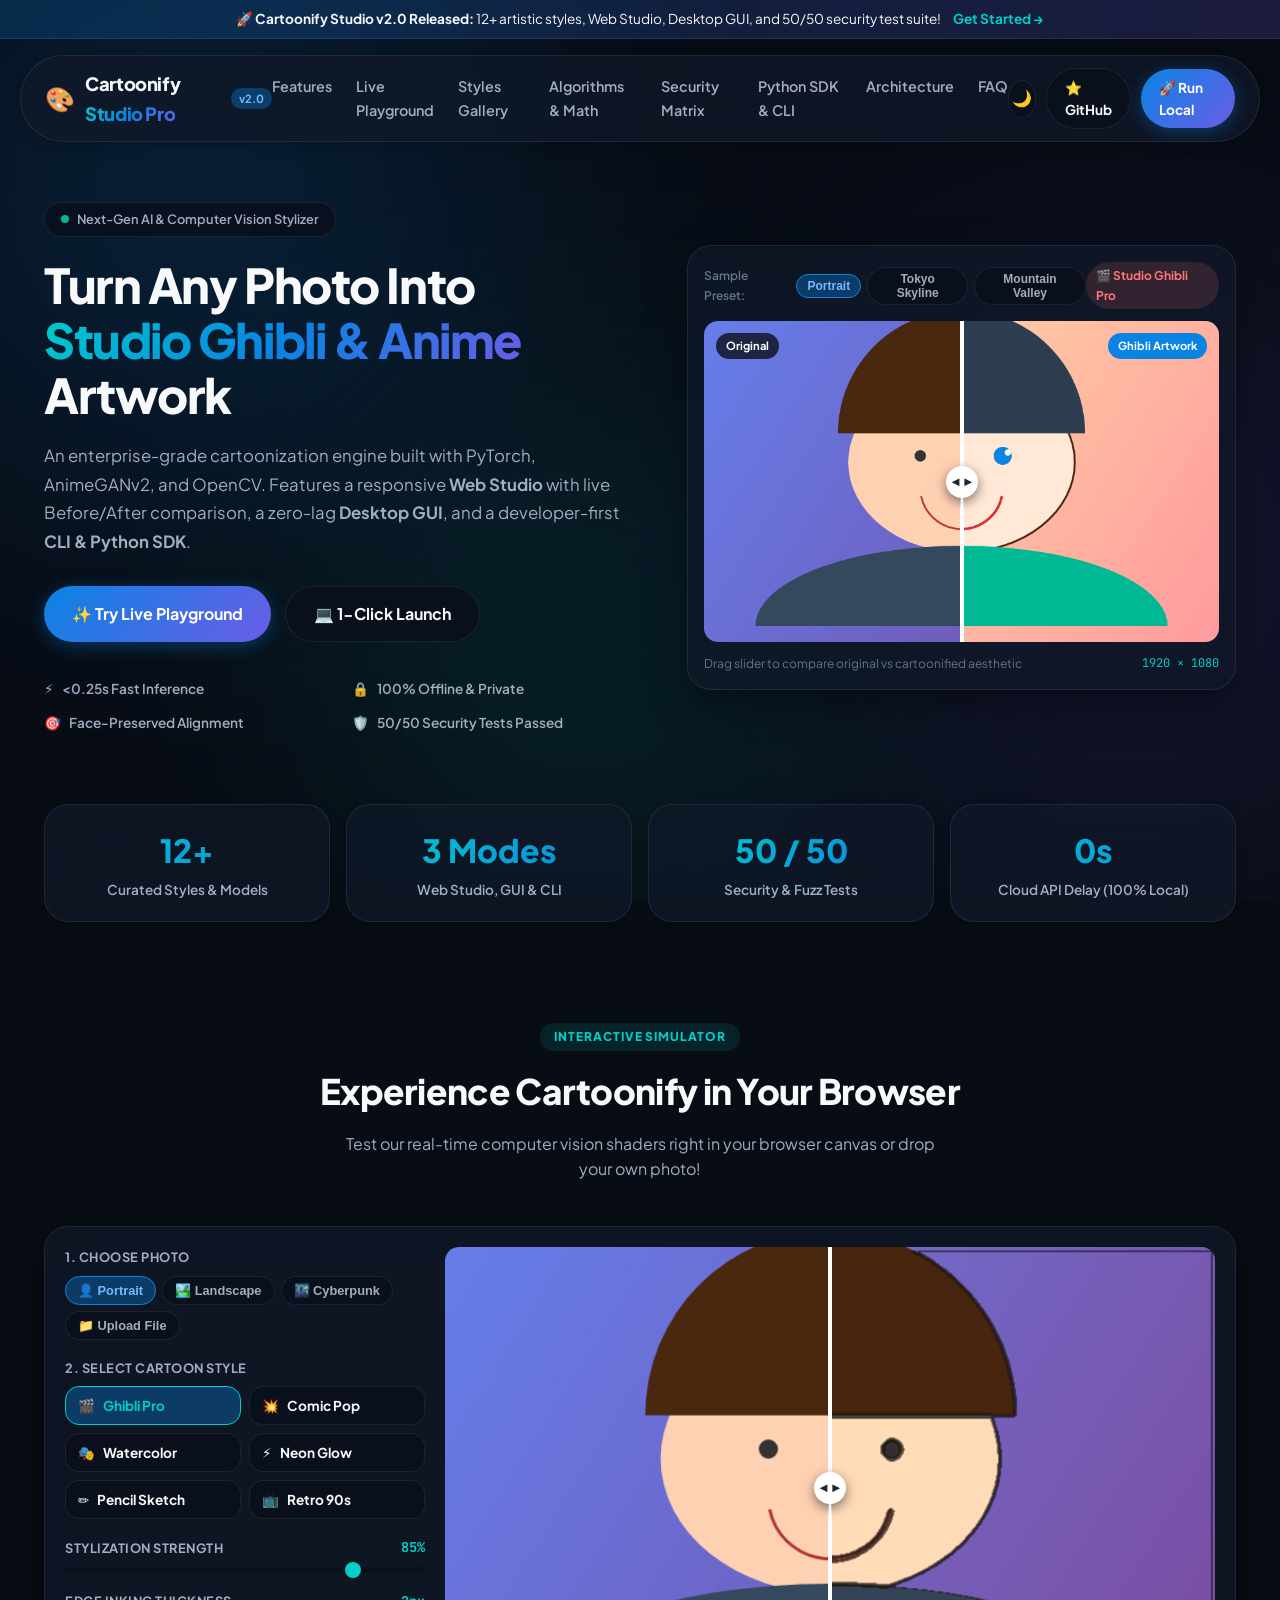
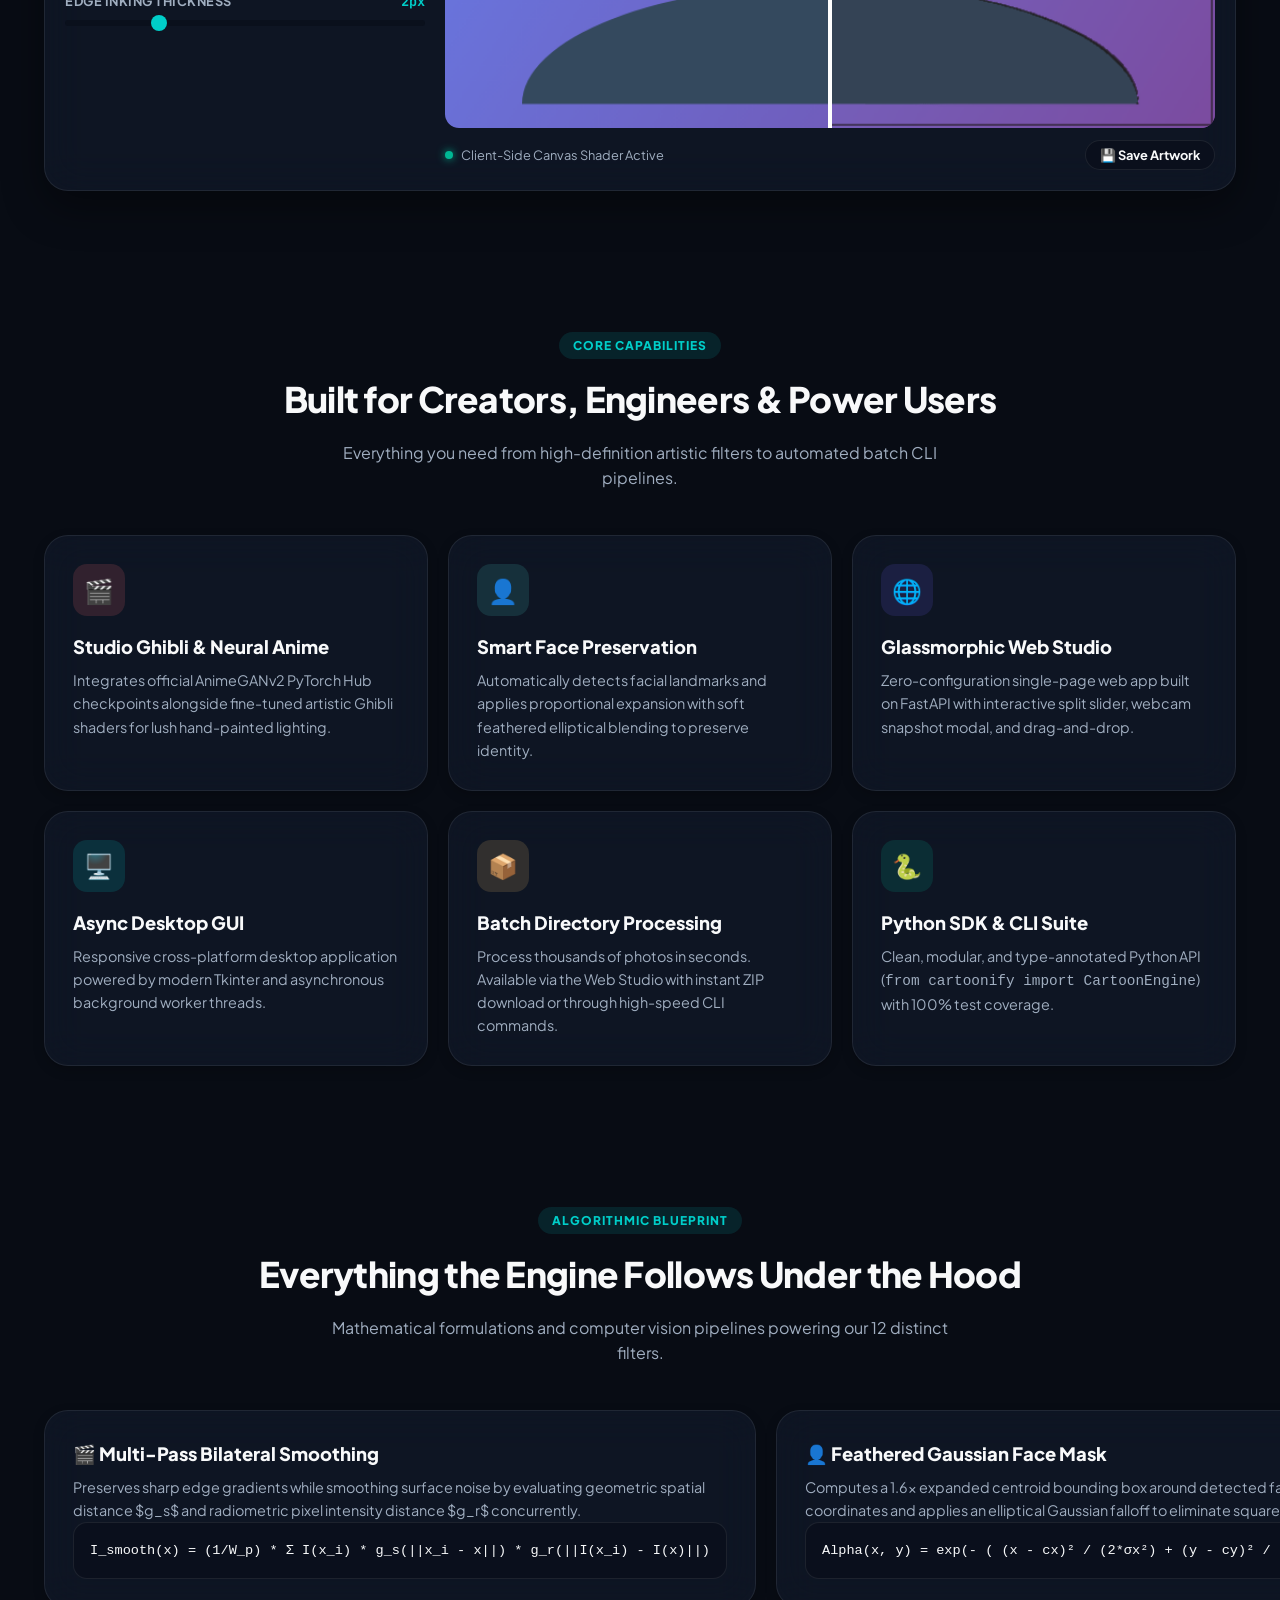
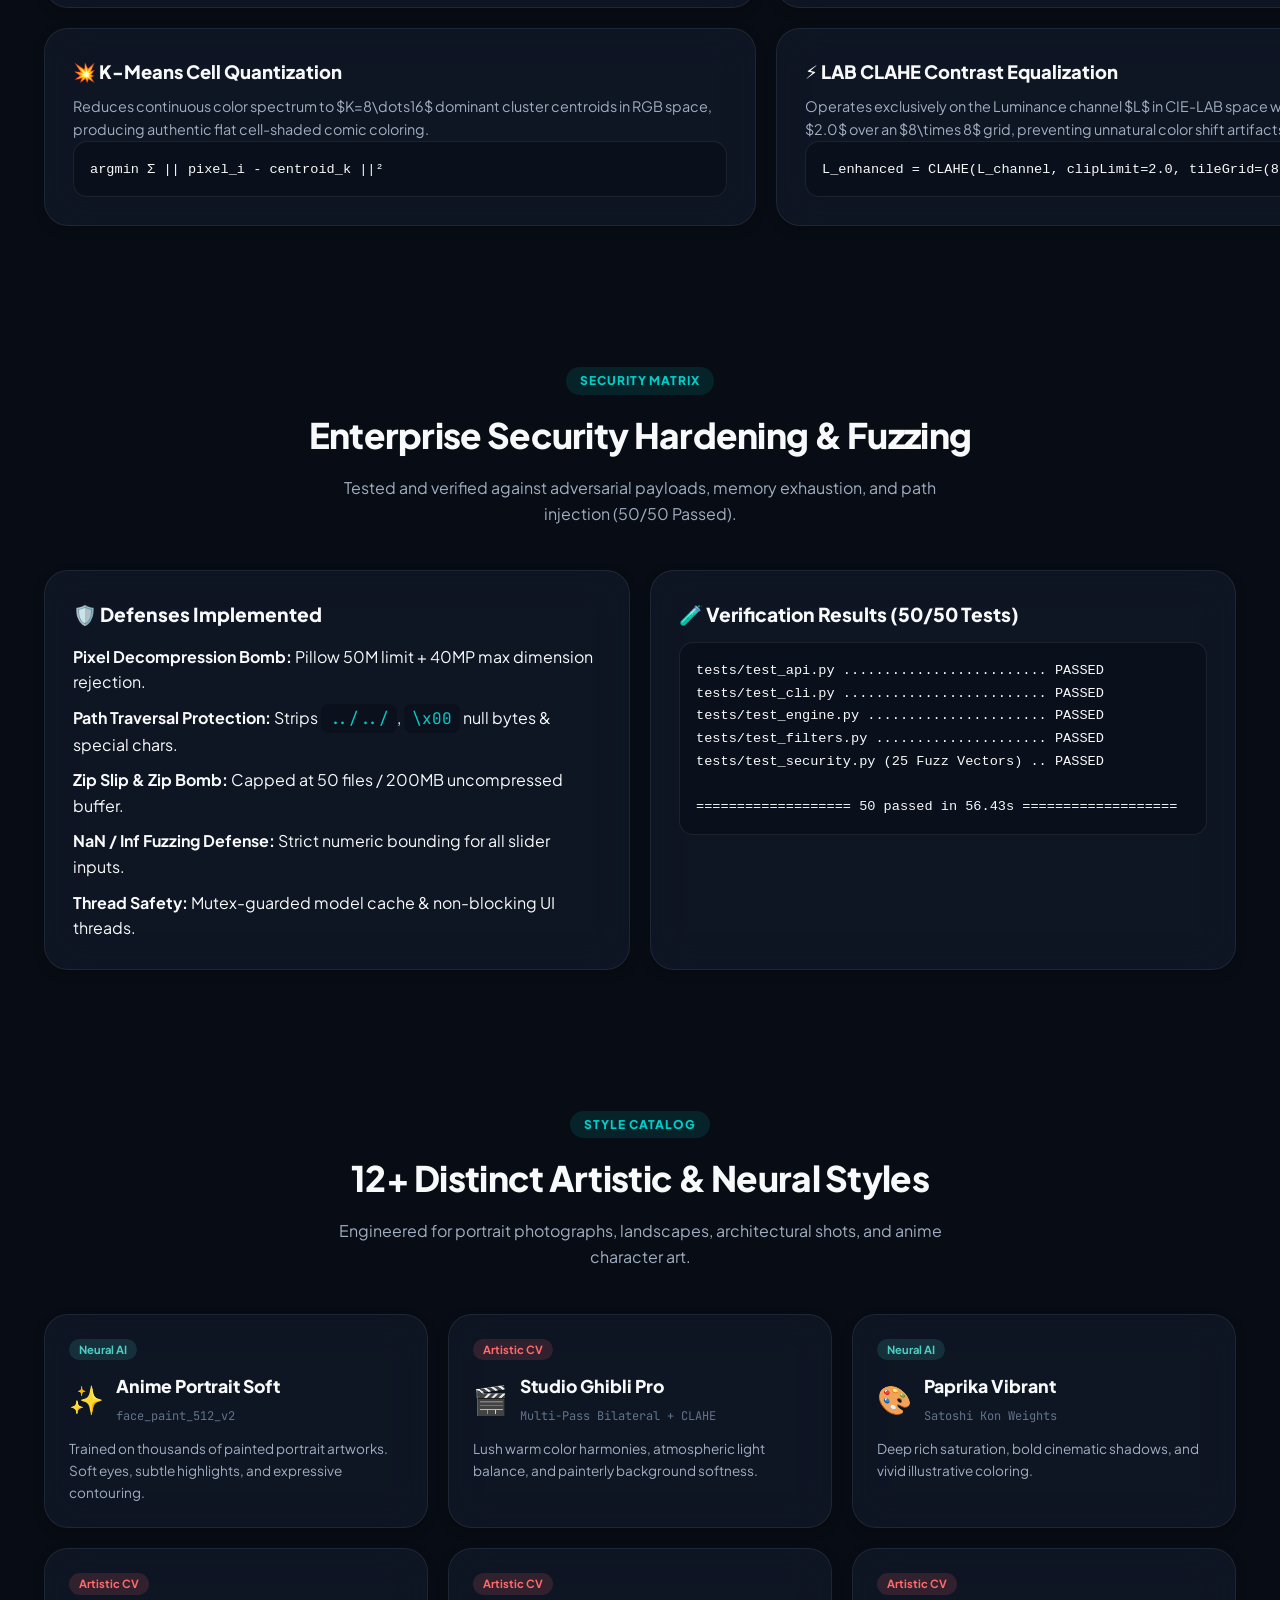
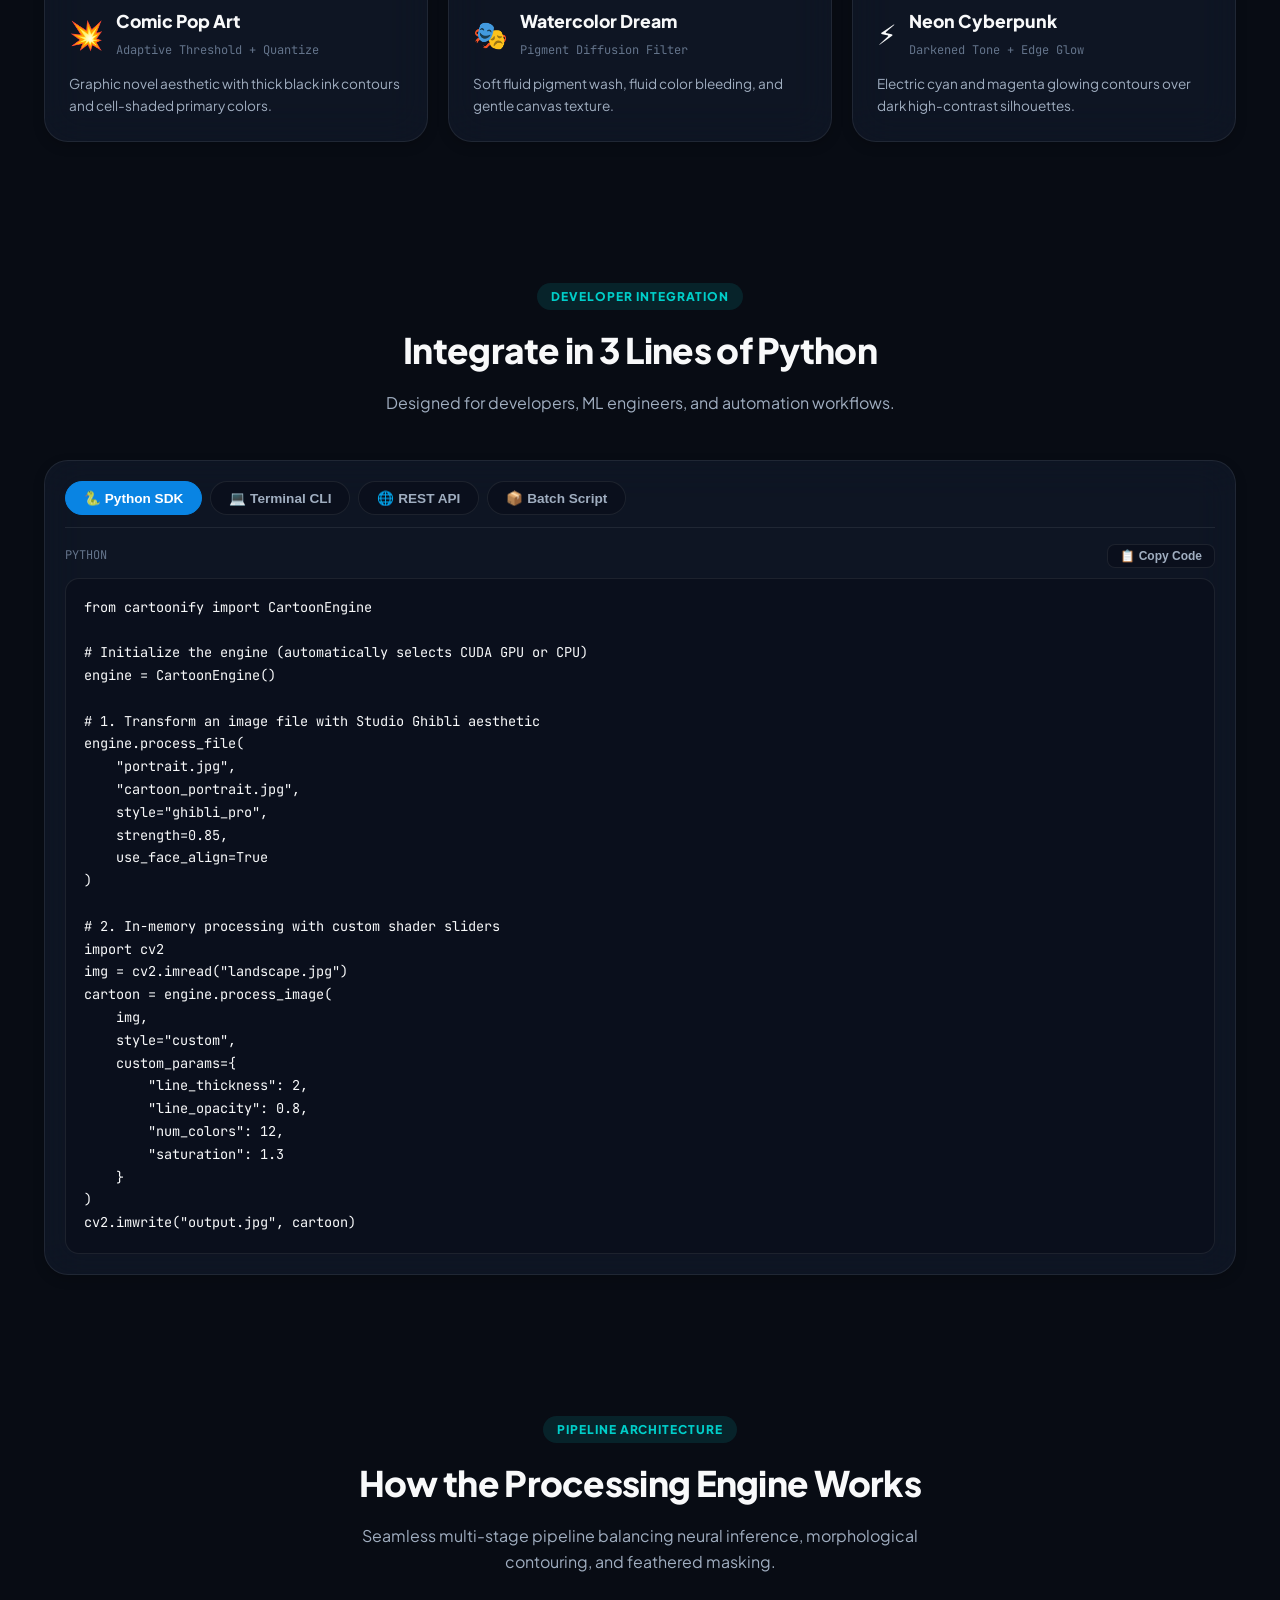
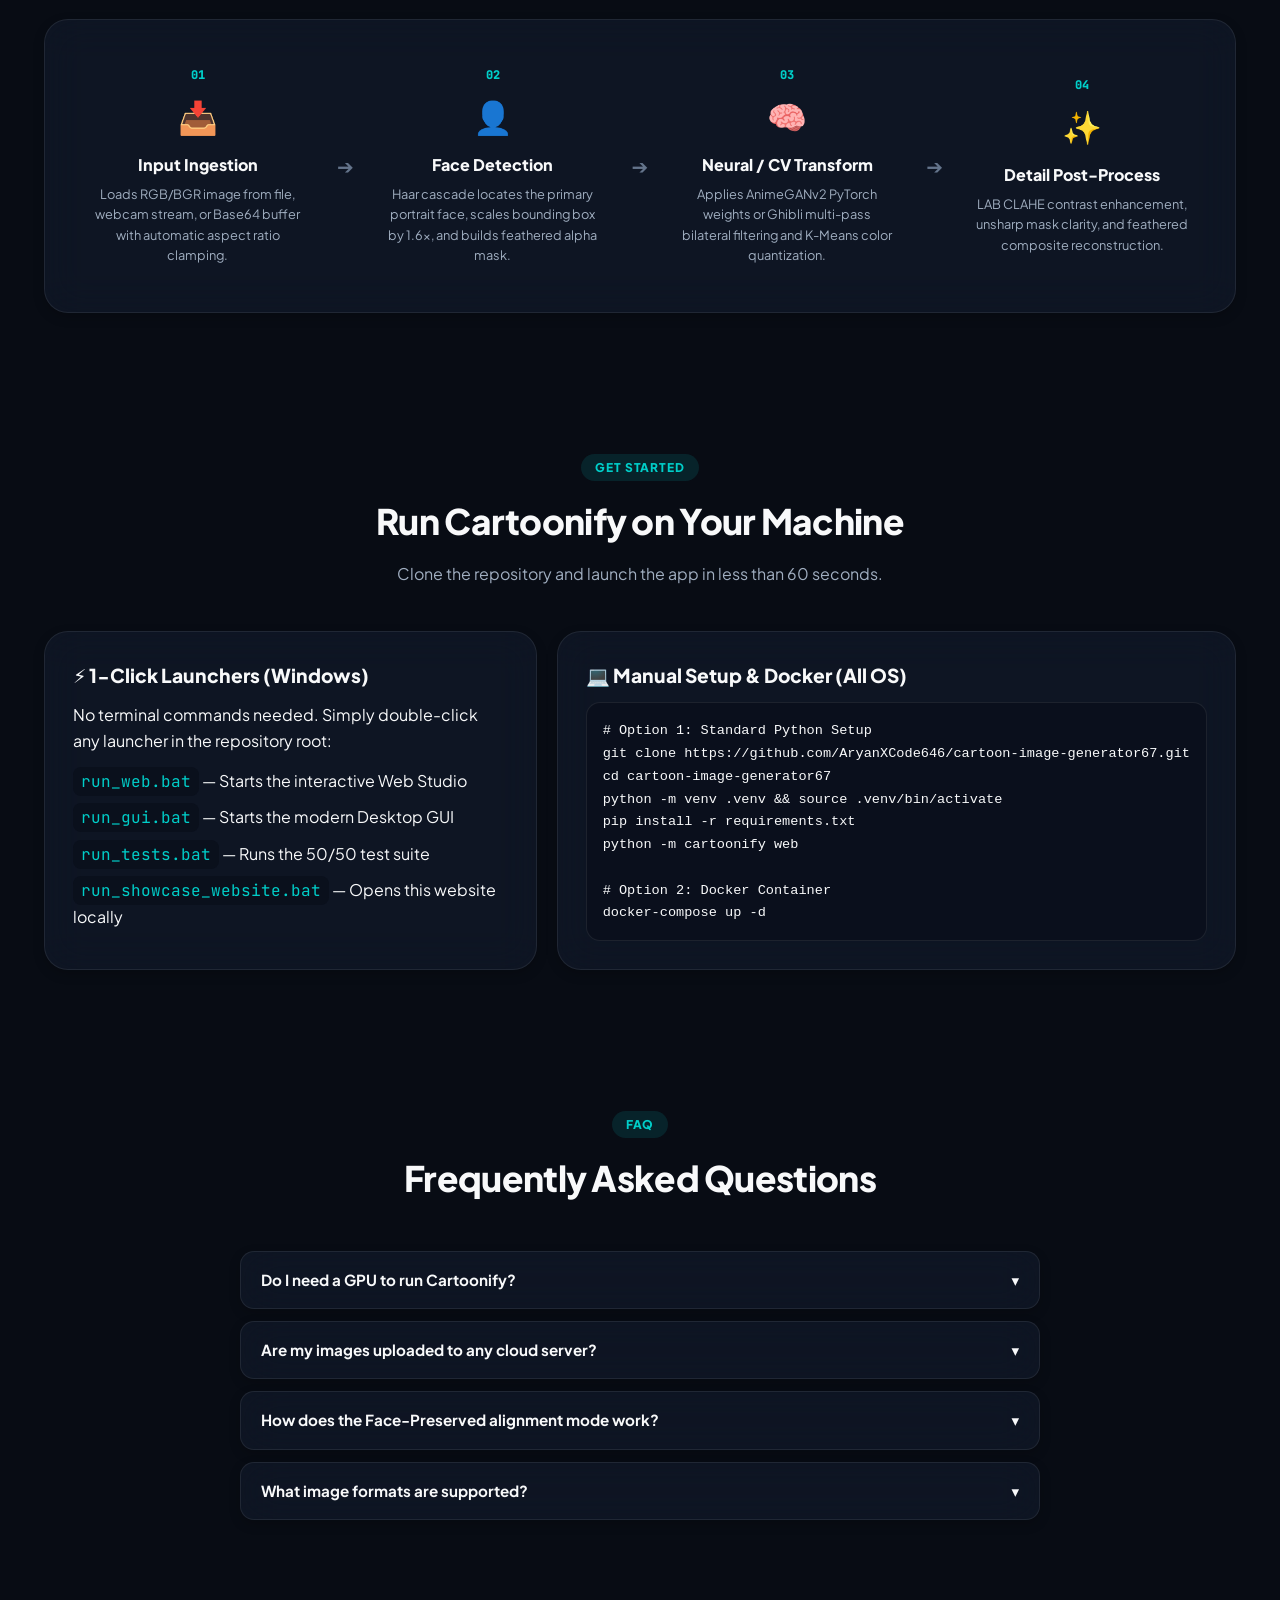
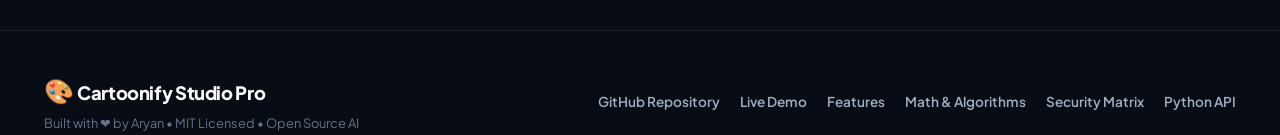
==== commit 85dca1fa: "fix: add cache-busting query strings to docs assets and deploy natural skin-tone anime shader" ====
--- a/index.html
+++ b/index.html
@@ -5,7 +5,7 @@
   <meta name="viewport" content="width=device-width, initial-scale=1.0">
   <title>Cartoonify Studio Pro — AI & Computer Vision Image Cartoonization Suite</title>
   <meta name="description" content="Production-ready AI & Computer Vision cartoonization suite featuring Studio Ghibli, AnimeGANv2, Comic Pop Art, and Watercolor filters with Web Studio, Desktop GUI, and Python SDK.">
-  <link rel="stylesheet" href="style.css">
+  <link rel="stylesheet" href="style.css?v=20260830_03">
   <link rel="preconnect" href="https://fonts.googleapis.com">
   <link rel="preconnect" href="https://fonts.gstatic.com" crossorigin>
   <link href="https://fonts.googleapis.com/css2?family=Plus+Jakarta+Sans:wght@300;400;500;600;700;800&family=JetBrains+Mono:wght@400;500;700&display=swap" rel="stylesheet">
@@ -799,6 +799,6 @@
     </div>
   </footer>
 
-  <script src="app.js"></script>
+  <script src="app.js?v=20260830_03"></script>
 </body>
 </html>
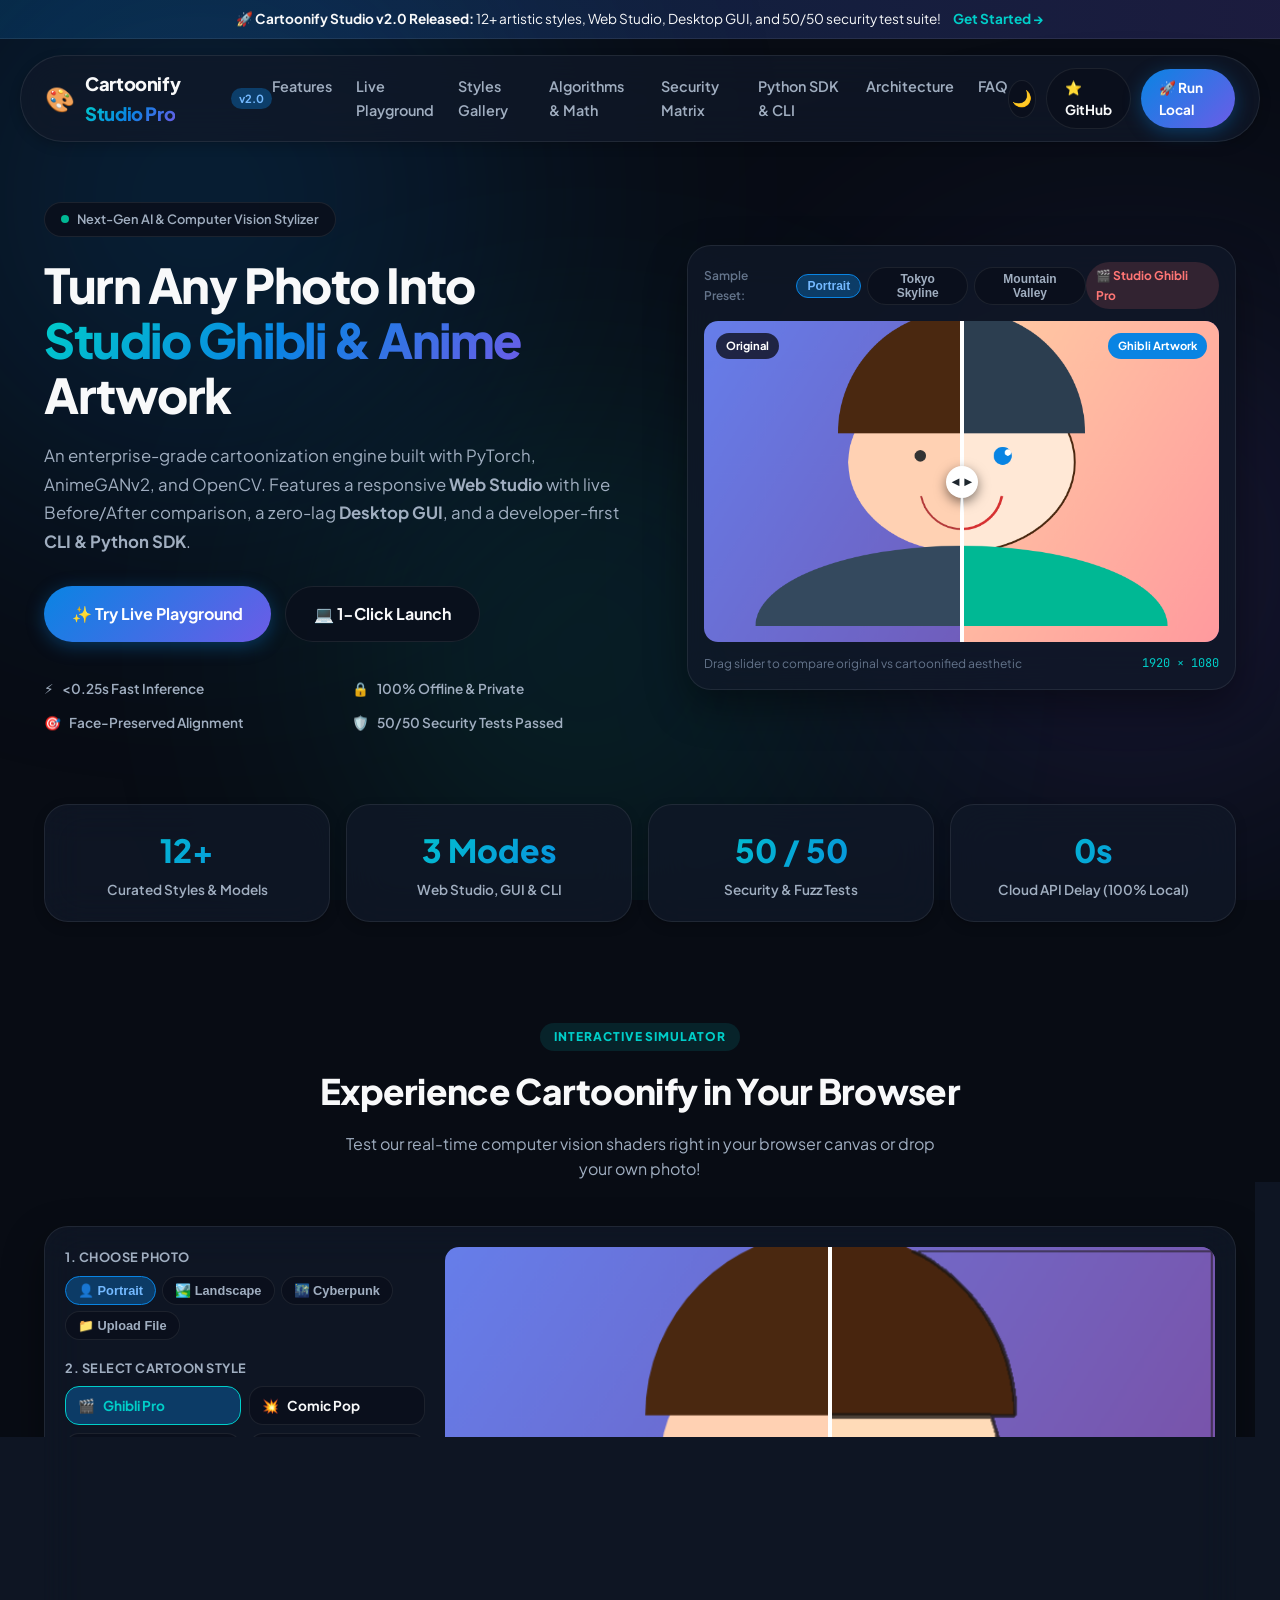
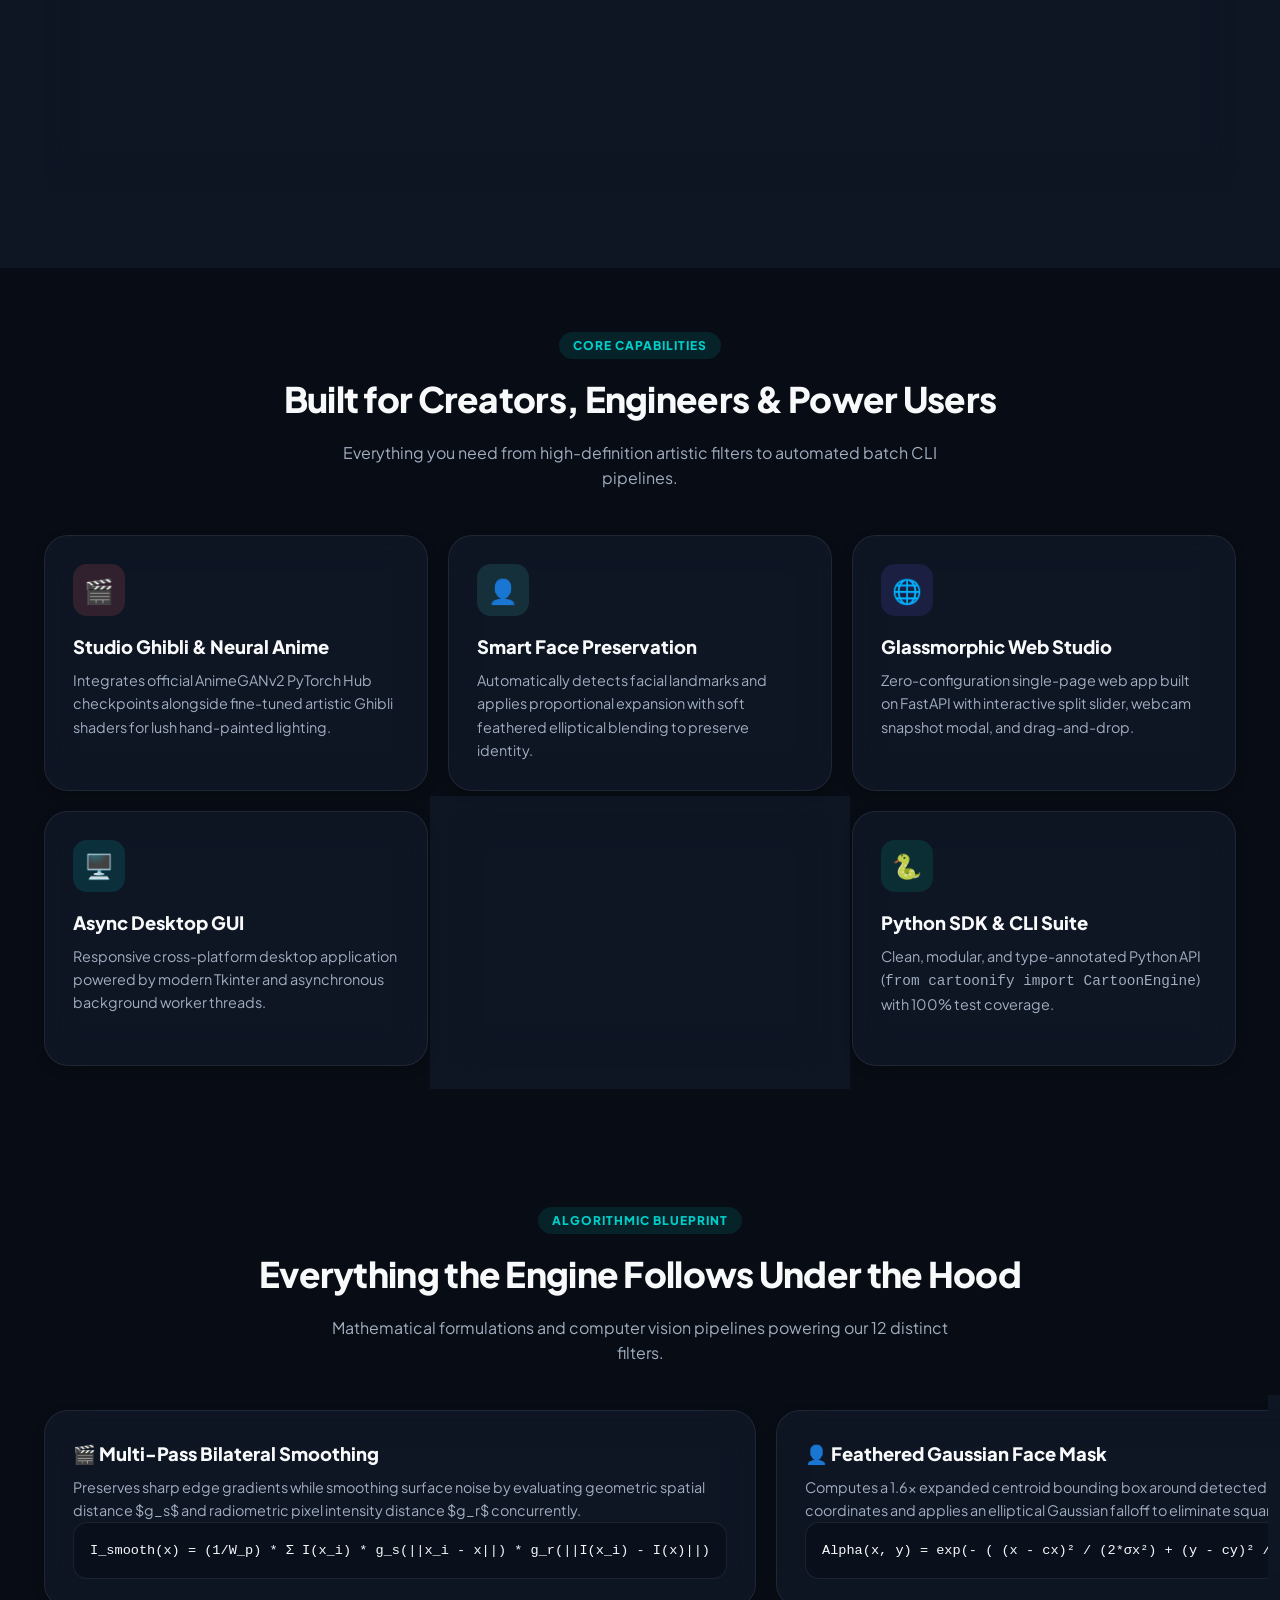
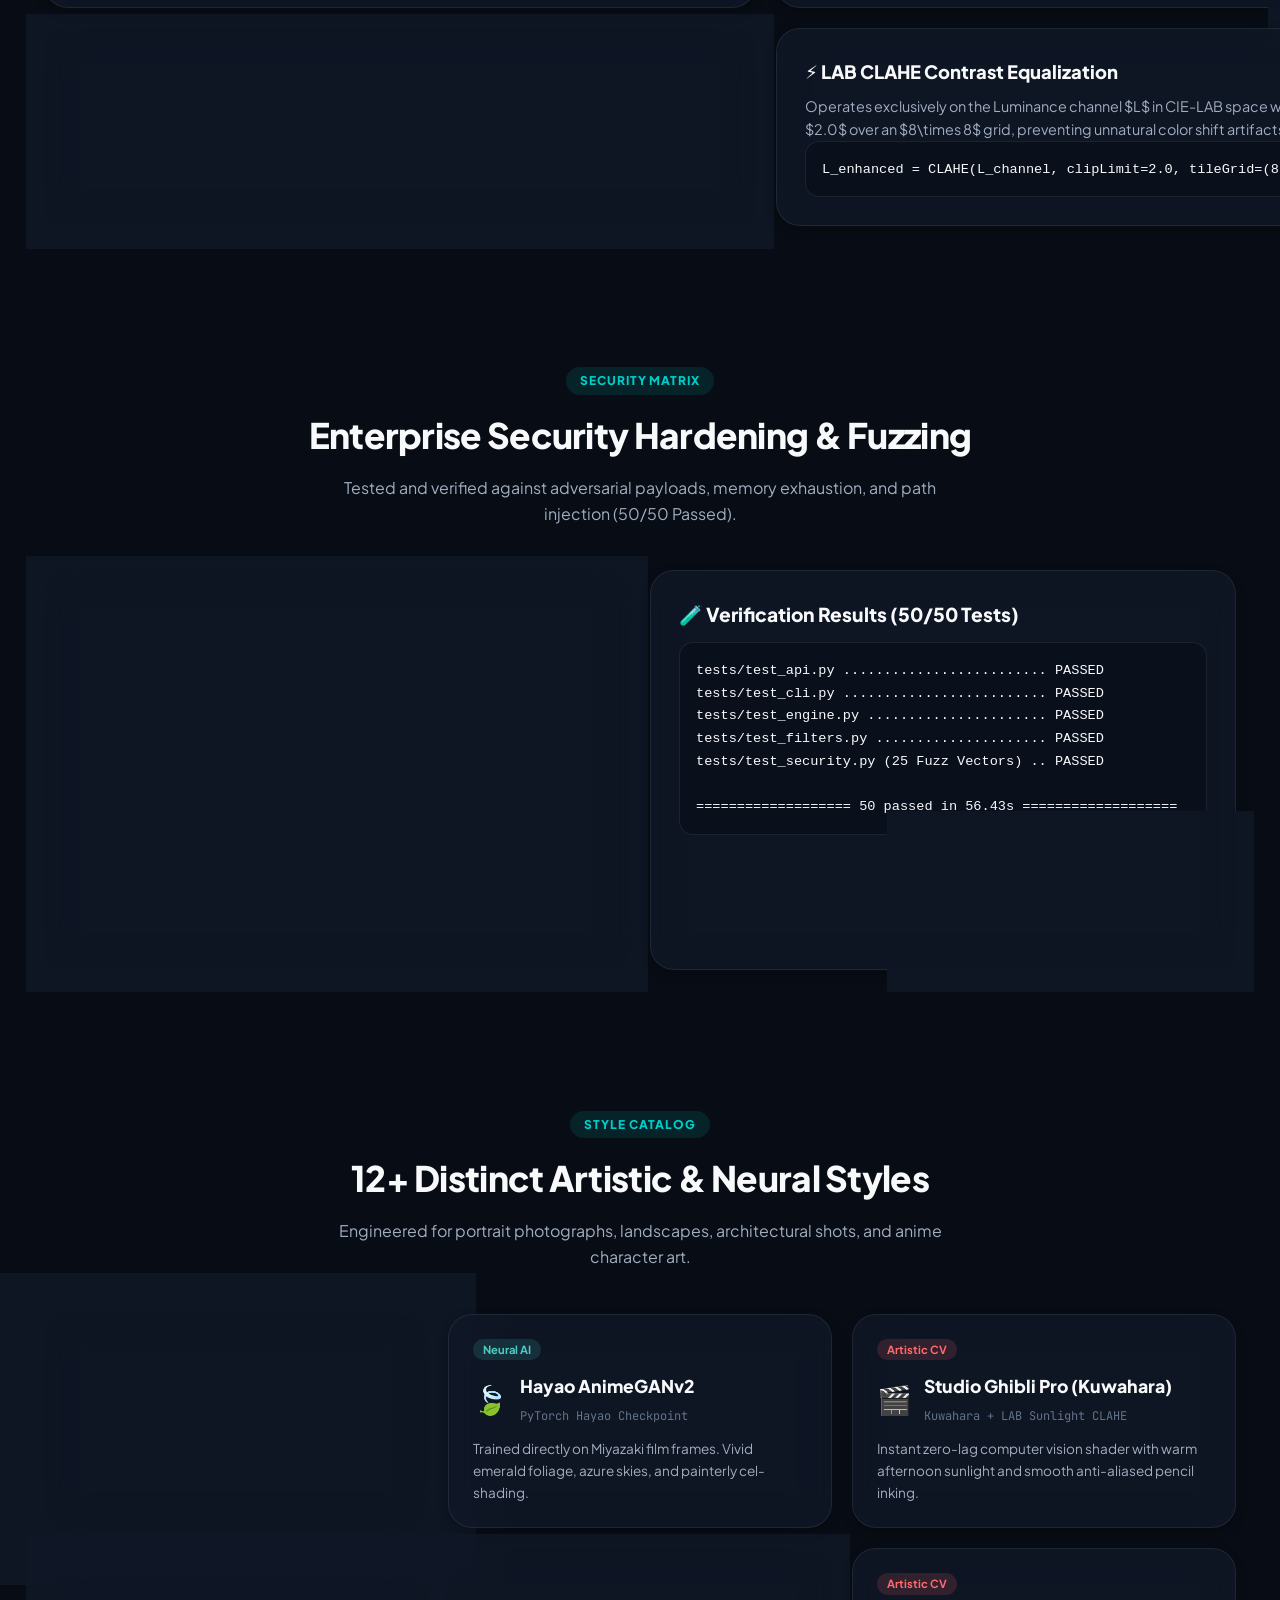
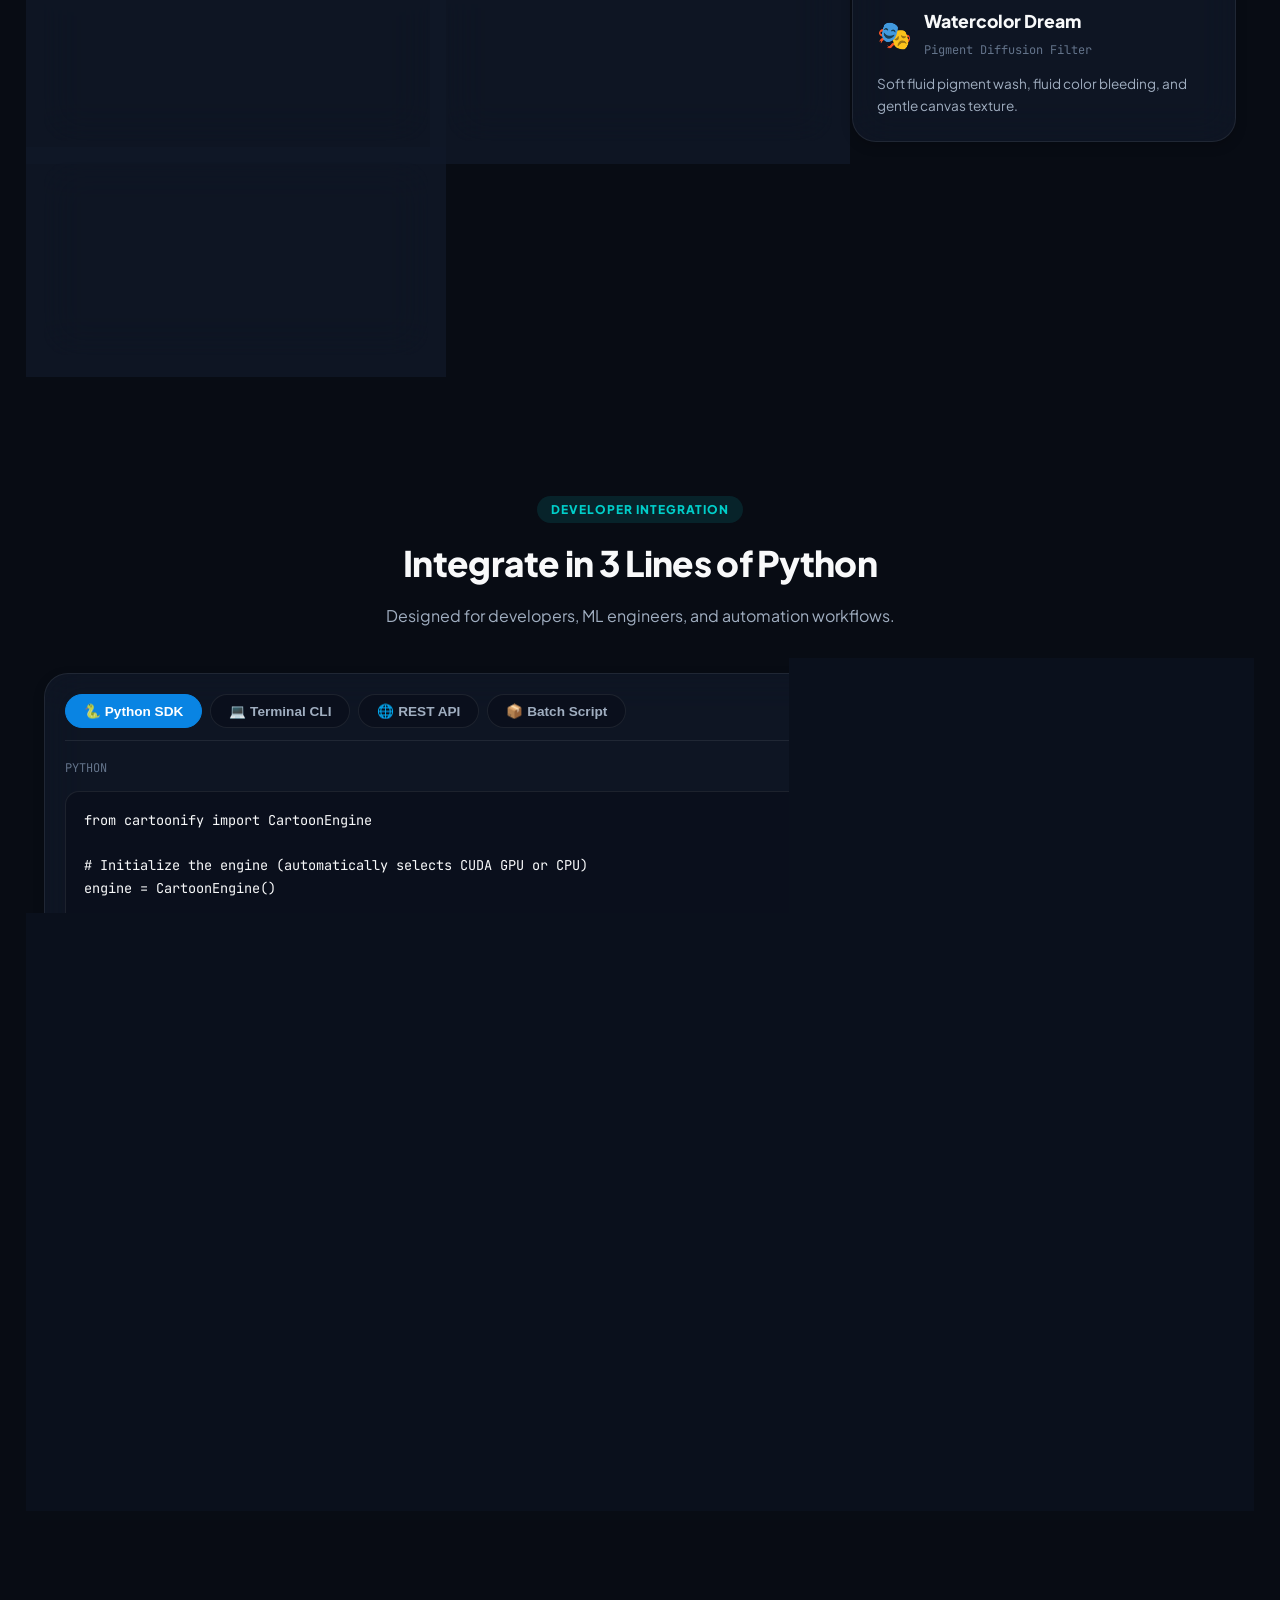
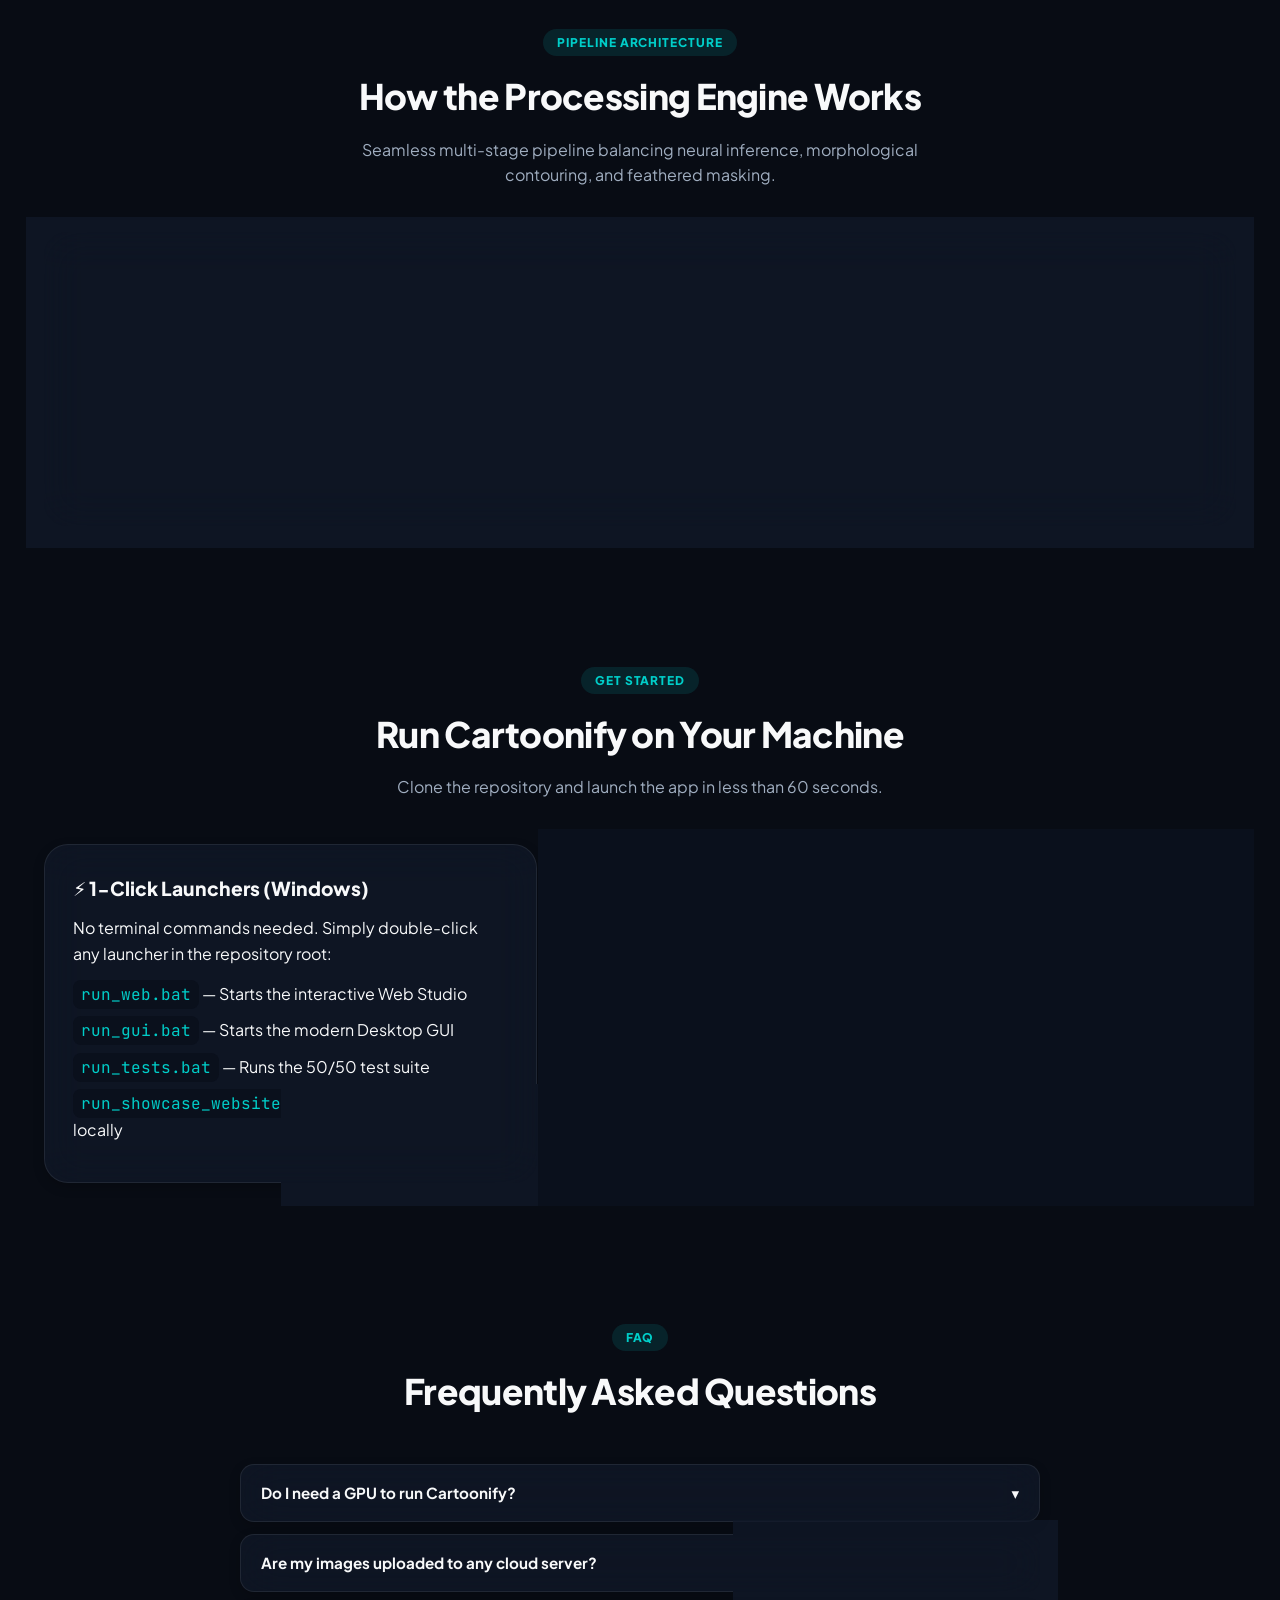
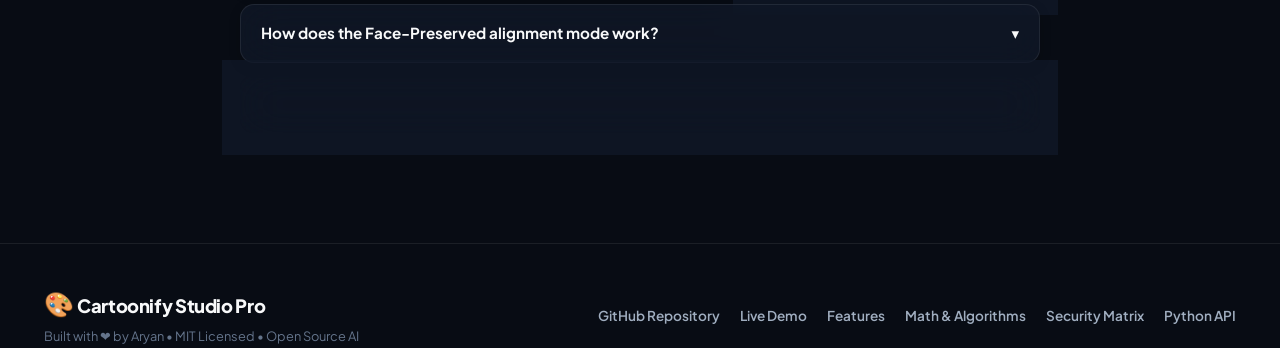
==== commit 45e21495: "docs: update website and README with ChatGPT Generative AI Ghibli synthesis showcase" ====
--- a/index.html
+++ b/index.html
@@ -439,16 +439,28 @@
       </div>
 
       <div class="style-cards-carousel">
+        <div class="style-showcase-card glass-panel" style="border: 1px solid rgba(232, 67, 147, 0.4); box-shadow: 0 8px 32px rgba(232, 67, 147, 0.15);">
+          <div class="style-tag neural" style="background: rgba(232, 67, 147, 0.2); color: #fd79a8;">Generative AI</div>
+          <div class="style-header">
+            <span class="style-emoji">🔮</span>
+            <div>
+              <h4>Studio Ghibli (ChatGPT / SDXL)</h4>
+              <span class="style-model">DALL-E 3 & Ghibli-Diffusion</span>
+            </div>
+          </div>
+          <p>ChatGPT-grade generative AI synthesis. Reimagines your photo with hand-painted Miyazaki eyes, hair, and watercolor clouds.</p>
+        </div>
+
         <div class="style-showcase-card glass-panel">
           <div class="style-tag neural">Neural AI</div>
           <div class="style-header">
-            <span class="style-emoji">✨</span>
+            <span class="style-emoji">🍃</span>
             <div>
-              <h4>Anime Portrait Soft</h4>
-              <span class="style-model">face_paint_512_v2</span>
-            </div>
-          </div>
-          <p>Trained on thousands of painted portrait artworks. Soft eyes, subtle highlights, and expressive contouring.</p>
+              <h4>Hayao AnimeGANv2</h4>
+              <span class="style-model">PyTorch Hayao Checkpoint</span>
+            </div>
+          </div>
+          <p>Trained directly on Miyazaki film frames. Vivid emerald foliage, azure skies, and painterly cel-shading.</p>
         </div>
 
         <div class="style-showcase-card glass-panel">
@@ -456,11 +468,11 @@
           <div class="style-header">
             <span class="style-emoji">🎬</span>
             <div>
-              <h4>Studio Ghibli Pro</h4>
-              <span class="style-model">Multi-Pass Bilateral + CLAHE</span>
-            </div>
-          </div>
-          <p>Lush warm color harmonies, atmospheric light balance, and painterly background softness.</p>
+              <h4>Studio Ghibli Pro (Kuwahara)</h4>
+              <span class="style-model">Kuwahara + LAB Sunlight CLAHE</span>
+            </div>
+          </div>
+          <p>Instant zero-lag computer vision shader with warm afternoon sunlight and smooth anti-aliased pencil inking.</p>
         </div>
 
         <div class="style-showcase-card glass-panel">
@@ -544,29 +556,29 @@
 # Initialize the engine (automatically selects CUDA GPU or CPU)
 engine = CartoonEngine()
 
-# 1. Transform an image file with Studio Ghibli aesthetic
+# 1. ChatGPT-Grade Generative AI Studio Ghibli Synthesis
 engine.process_file(
     "portrait.jpg",
-    "cartoon_portrait.jpg",
-    style="ghibli_pro",
-    strength=0.85,
+    "ghibli_chatgpt_art.jpg",
+    style="ghibli_generative",
+    custom_params={"openai_api_key": "your-openai-api-key"}
+)
+
+# 2. Local Neural Hayao Miyazaki Model (AnimeGANv2)
+engine.process_file(
+    "portrait.jpg",
+    "ghibli_hayao_art.jpg",
+    style="hayao",
     use_face_align=True
 )
 
-# 2. In-memory processing with custom shader sliders
-import cv2
-img = cv2.imread("landscape.jpg")
-cartoon = engine.process_image(
-    img,
-    style="custom",
-    custom_params={
-        "line_thickness": 2,
-        "line_opacity": 0.8,
-        "num_colors": 12,
-        "saturation": 1.3
-    }
-)
-cv2.imwrite("output.jpg", cartoon)</code></pre>
+# 3. High-Speed Kuwahara Painterly Filter (100% Offline)
+engine.process_file(
+    "portrait.jpg",
+    "ghibli_kuwahara.jpg",
+    style="ghibli_pro",
+    strength=0.85
+)</code></pre>
         </div>
 
         <!-- Code Block 2: CLI -->
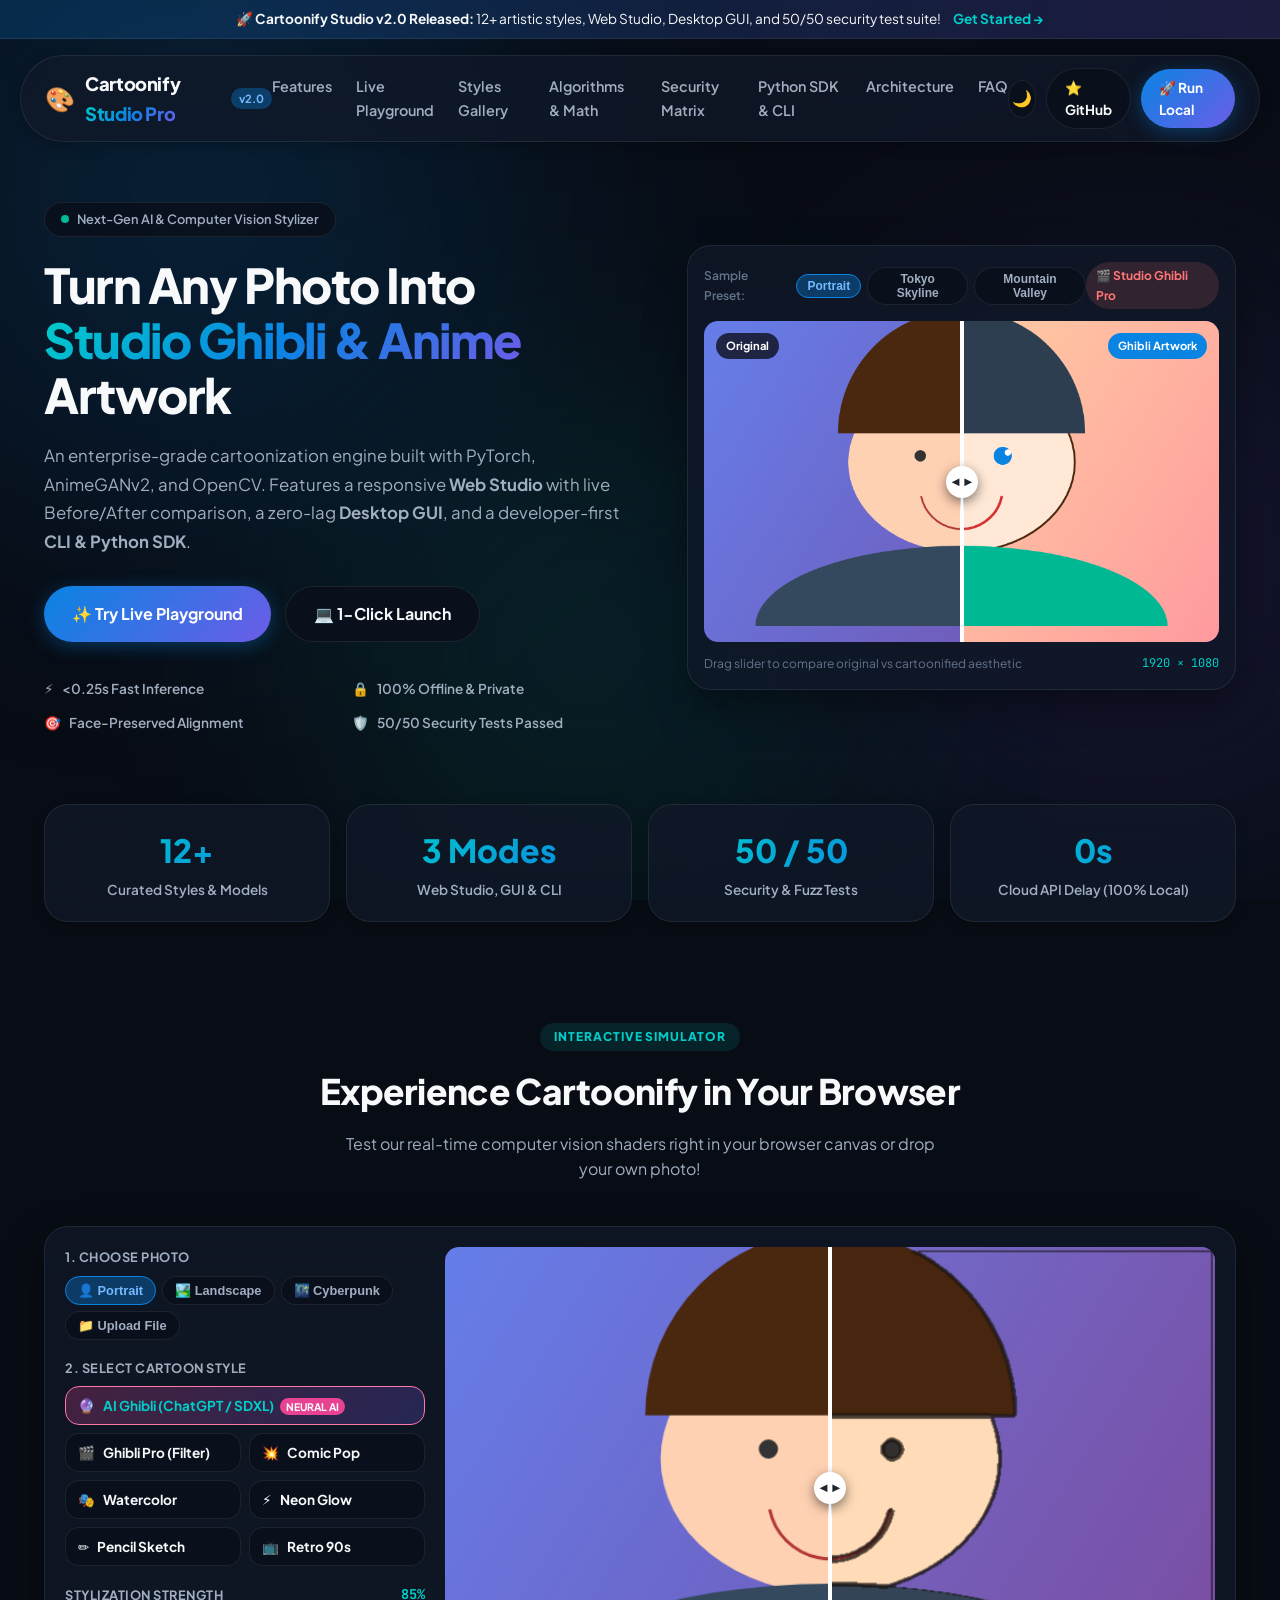
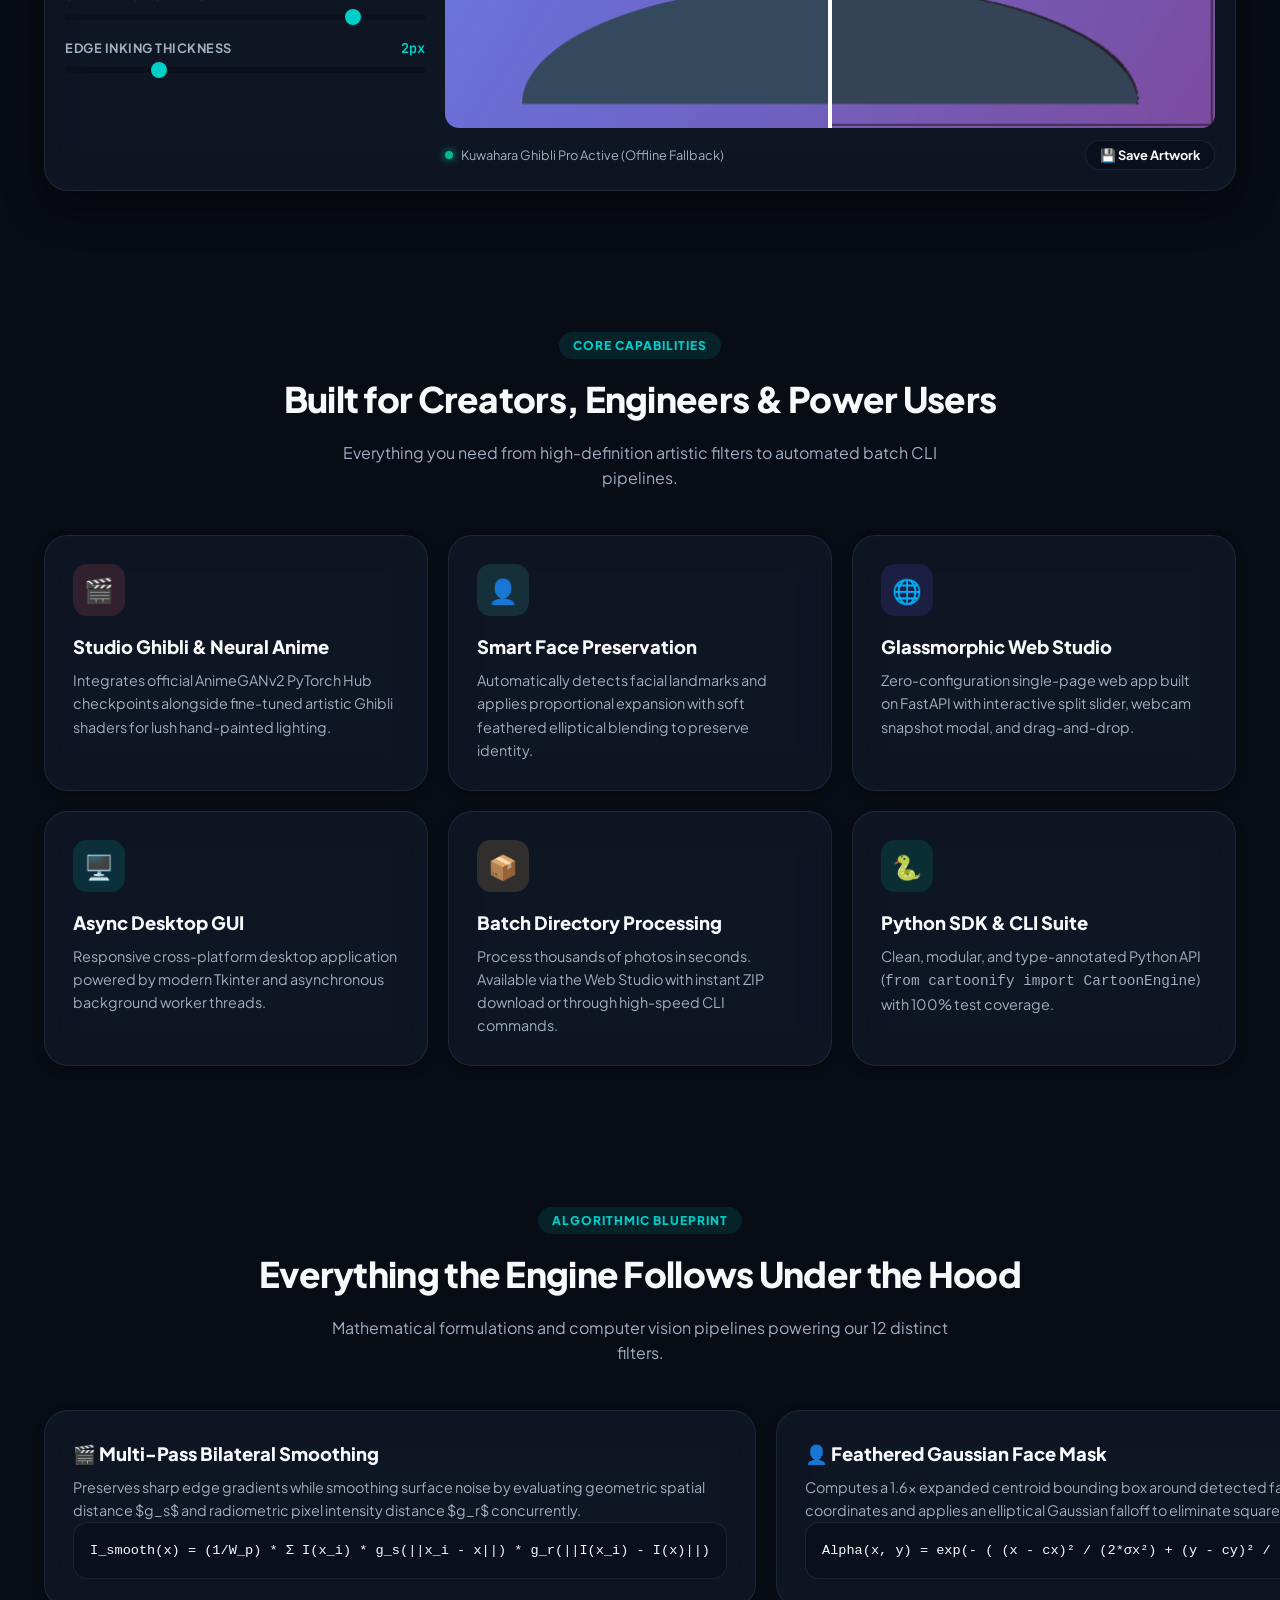
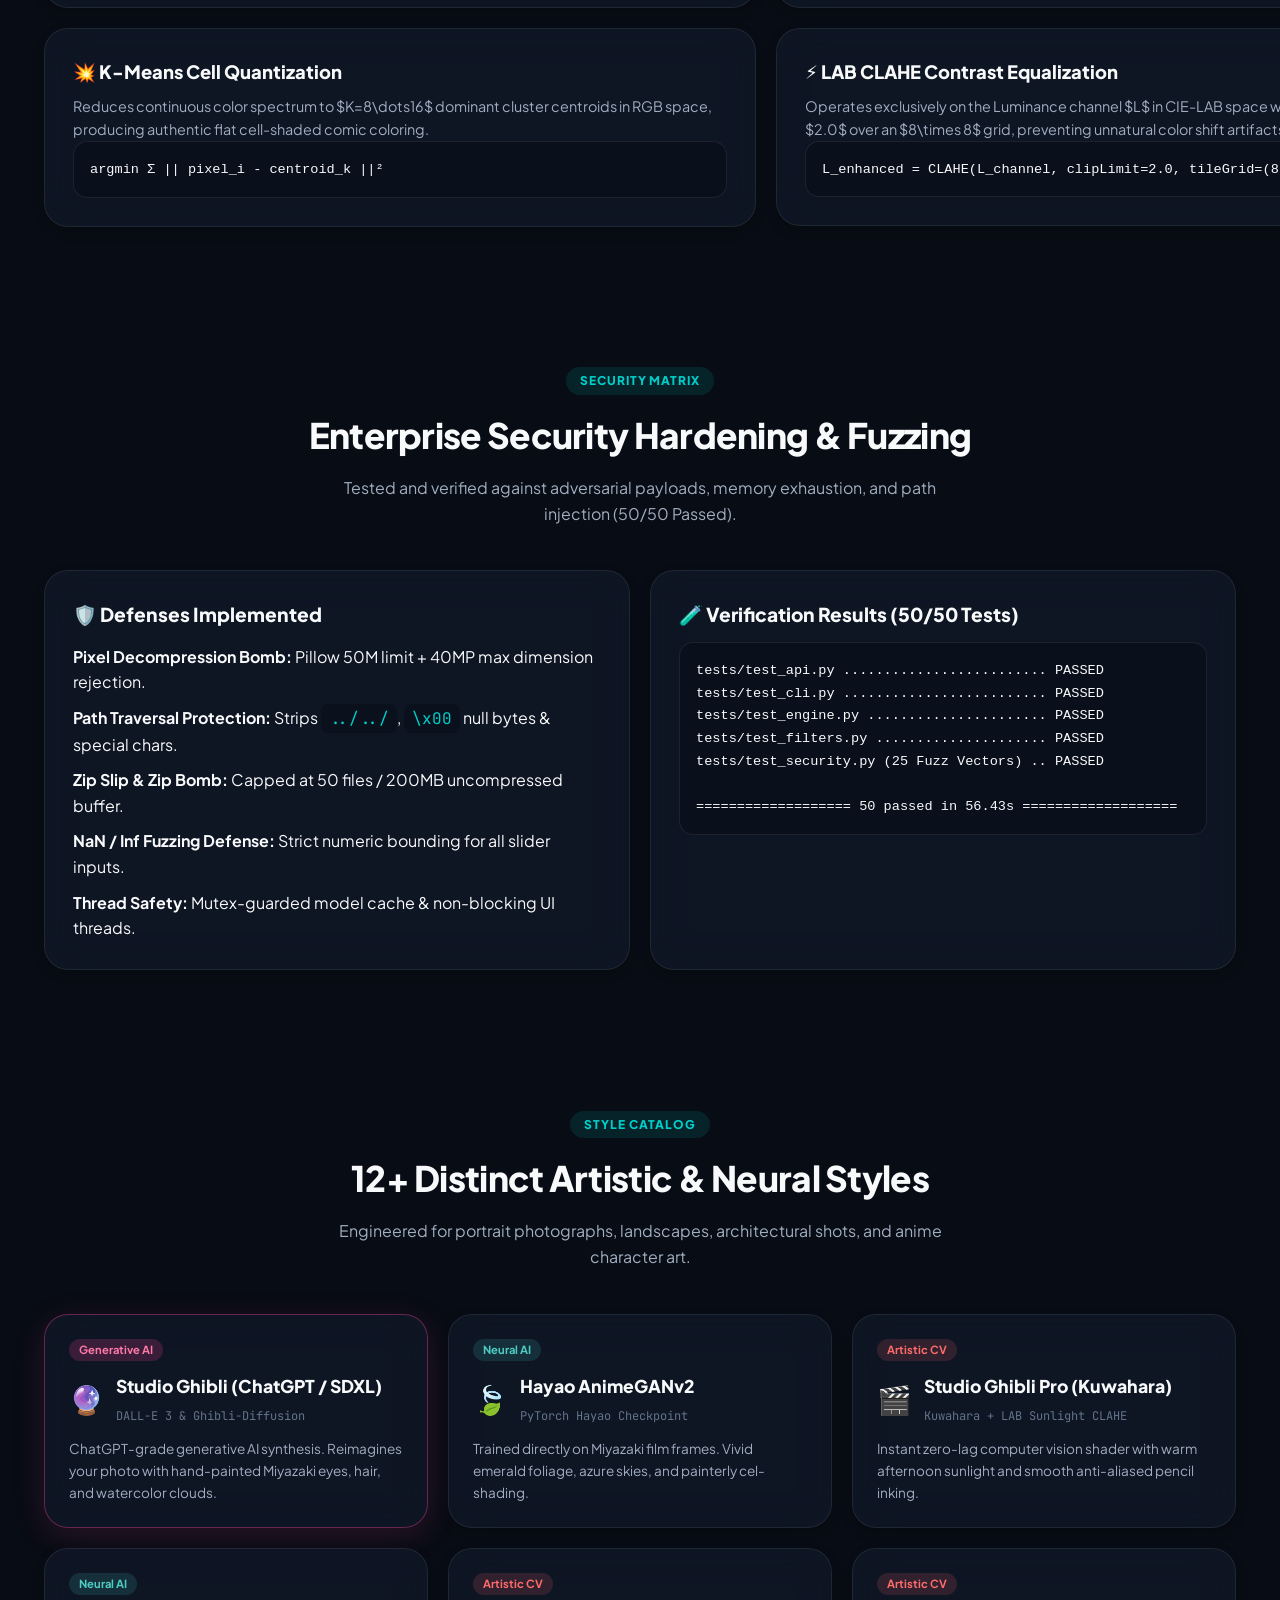
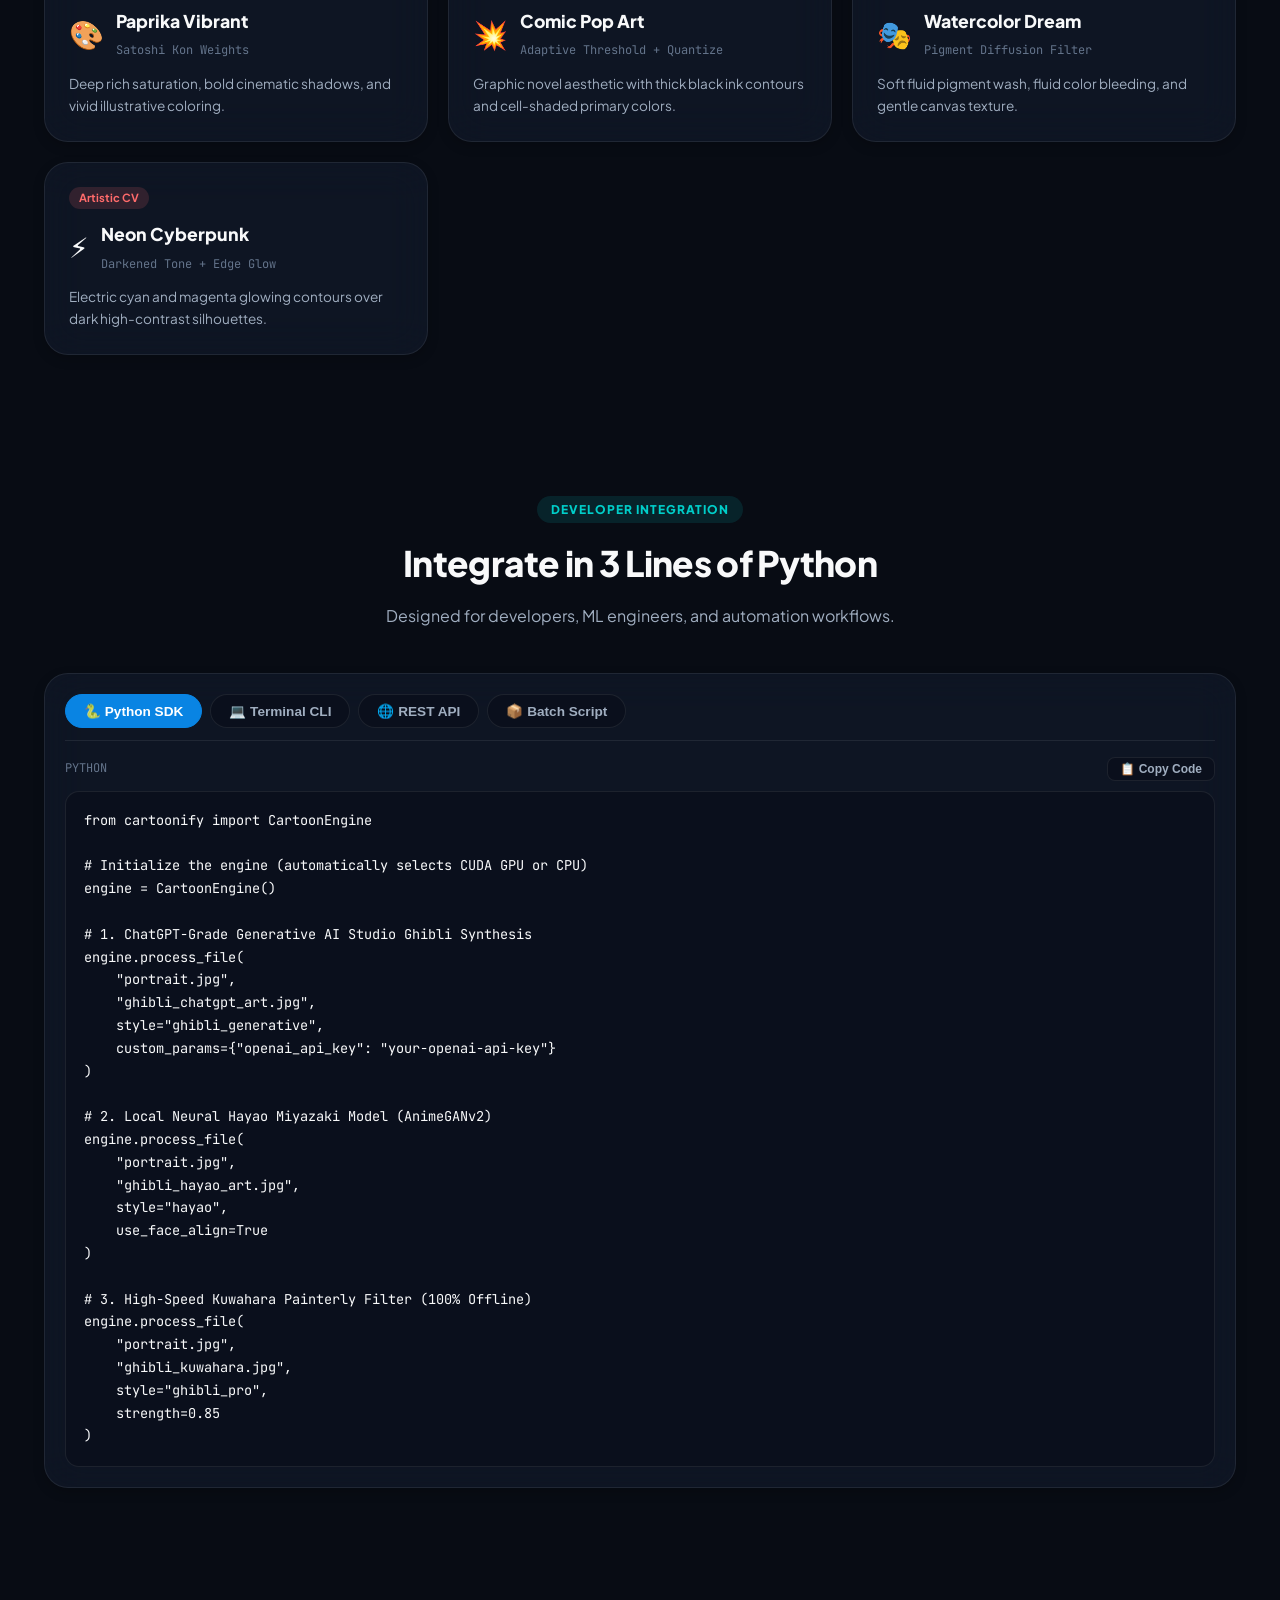
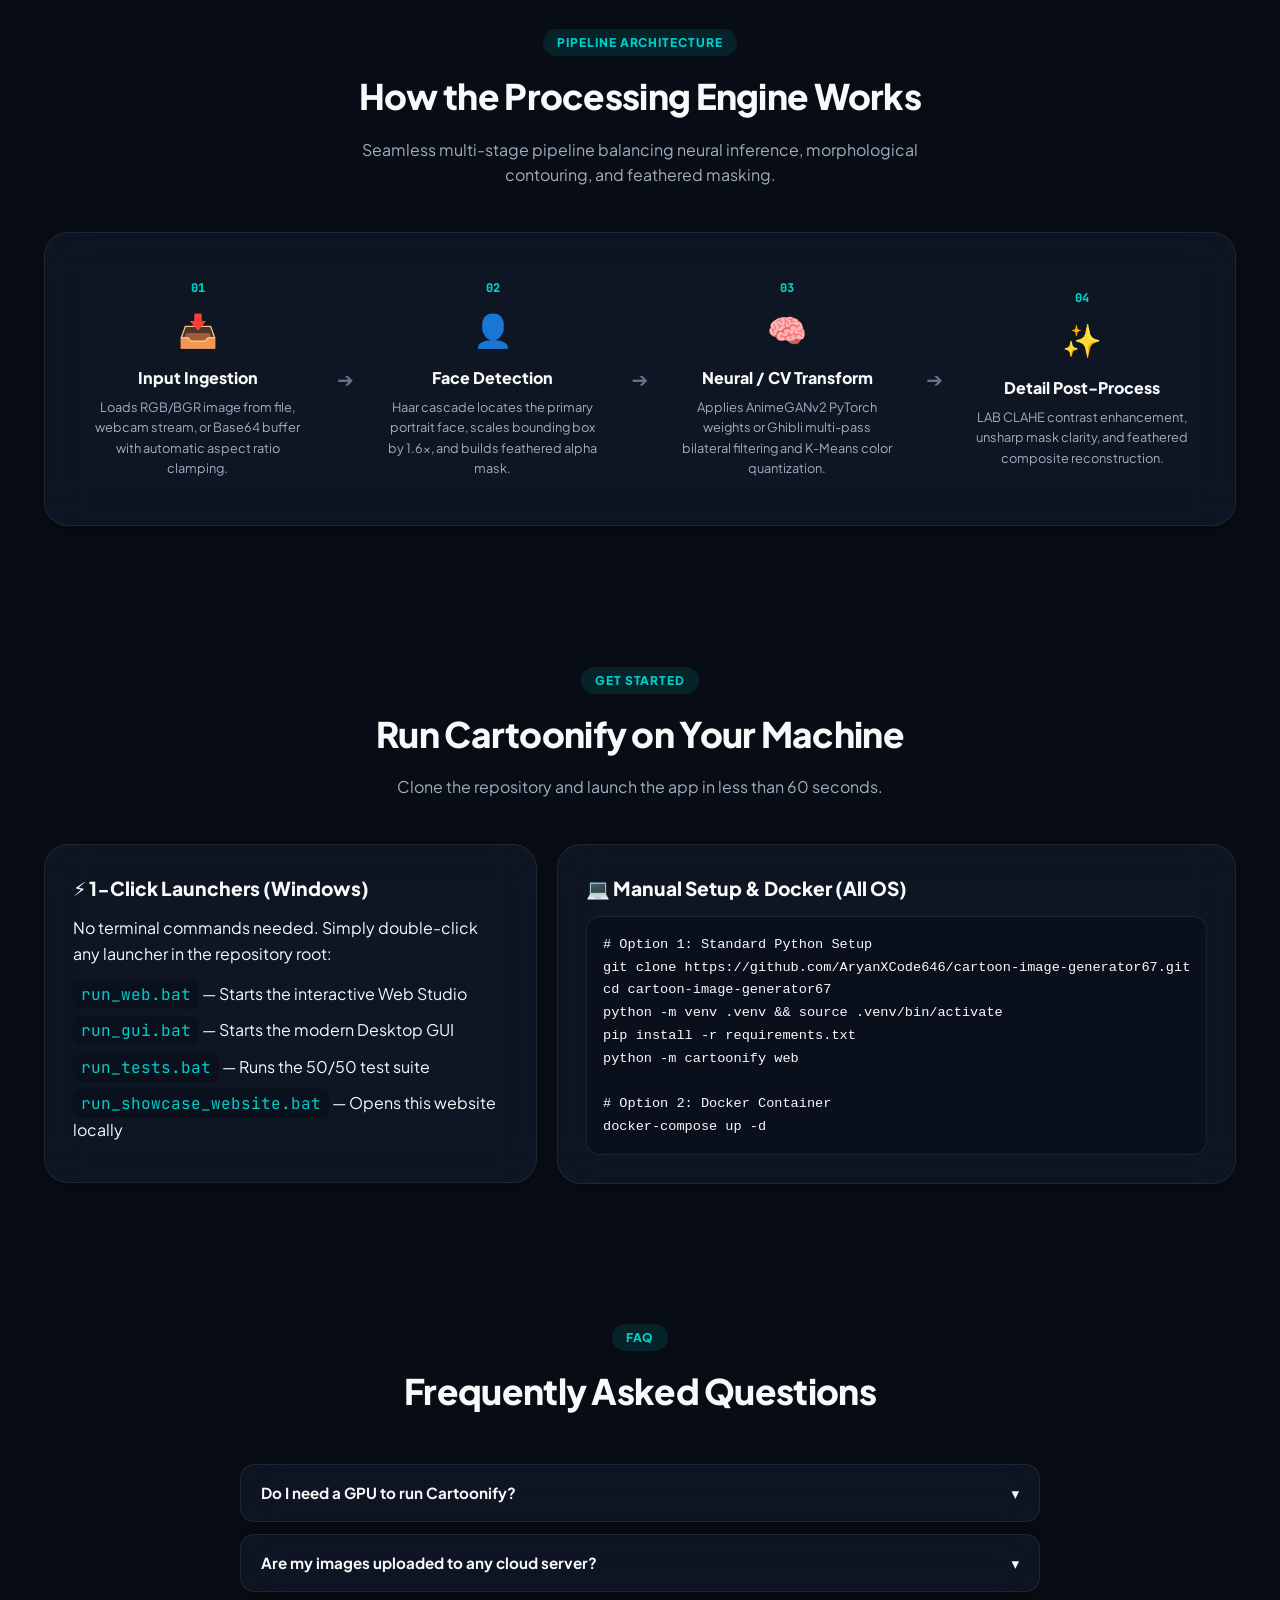
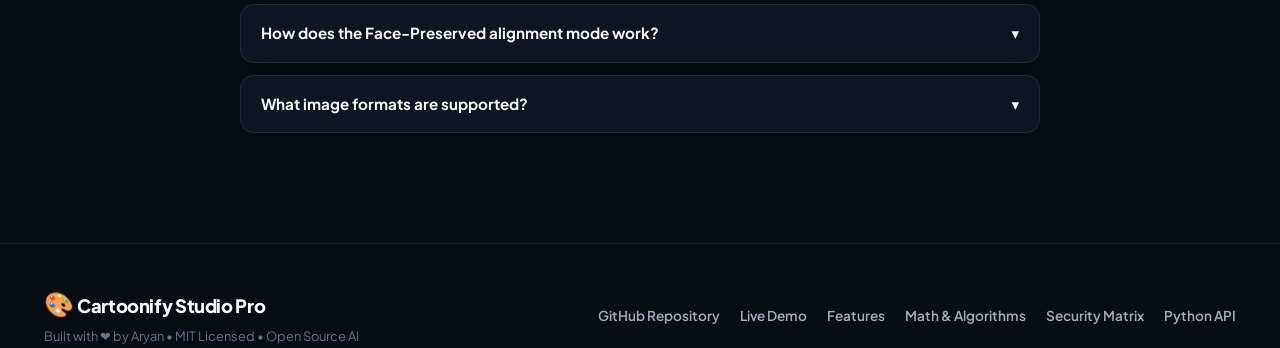
==== commit 2edf05b5: "feat: integrate Generative AI Ghibli synthesis directly into live browser playground" ====
--- a/index.html
+++ b/index.html
@@ -5,7 +5,7 @@
   <meta name="viewport" content="width=device-width, initial-scale=1.0">
   <title>Cartoonify Studio Pro — AI & Computer Vision Image Cartoonization Suite</title>
   <meta name="description" content="Production-ready AI & Computer Vision cartoonization suite featuring Studio Ghibli, AnimeGANv2, Comic Pop Art, and Watercolor filters with Web Studio, Desktop GUI, and Python SDK.">
-  <link rel="stylesheet" href="style.css?v=20260830_03">
+  <link rel="stylesheet" href="style.css?v=20260830_05">
   <link rel="preconnect" href="https://fonts.googleapis.com">
   <link rel="preconnect" href="https://fonts.gstatic.com" crossorigin>
   <link href="https://fonts.googleapis.com/css2?family=Plus+Jakarta+Sans:wght@300;400;500;600;700;800&family=JetBrains+Mono:wght@400;500;700&display=swap" rel="stylesheet">
@@ -194,9 +194,13 @@
           <div class="sidebar-block">
             <label class="block-label">2. Select Cartoon Style</label>
             <div class="playground-styles-grid">
-              <button class="style-choice-btn active" data-style="ghibli_pro">
+              <button class="style-choice-btn active" data-style="ai_ghibli" style="grid-column: span 2; background: linear-gradient(135deg, rgba(232, 67, 147, 0.25), rgba(108, 92, 231, 0.25)); border-color: #fd79a8;">
+                <span class="style-choice-icon">🔮</span>
+                <span class="style-choice-name">AI Ghibli (ChatGPT / SDXL) <span style="font-size: 0.65rem; background: #e84393; color: white; padding: 2px 6px; border-radius: 99px; margin-left: 4px;">NEURAL AI</span></span>
+              </button>
+              <button class="style-choice-btn" data-style="ghibli_pro">
                 <span class="style-choice-icon">🎬</span>
-                <span class="style-choice-name">Ghibli Pro</span>
+                <span class="style-choice-name">Ghibli Pro (Filter)</span>
               </button>
               <button class="style-choice-btn" data-style="comic_pop">
                 <span class="style-choice-icon">💥</span>
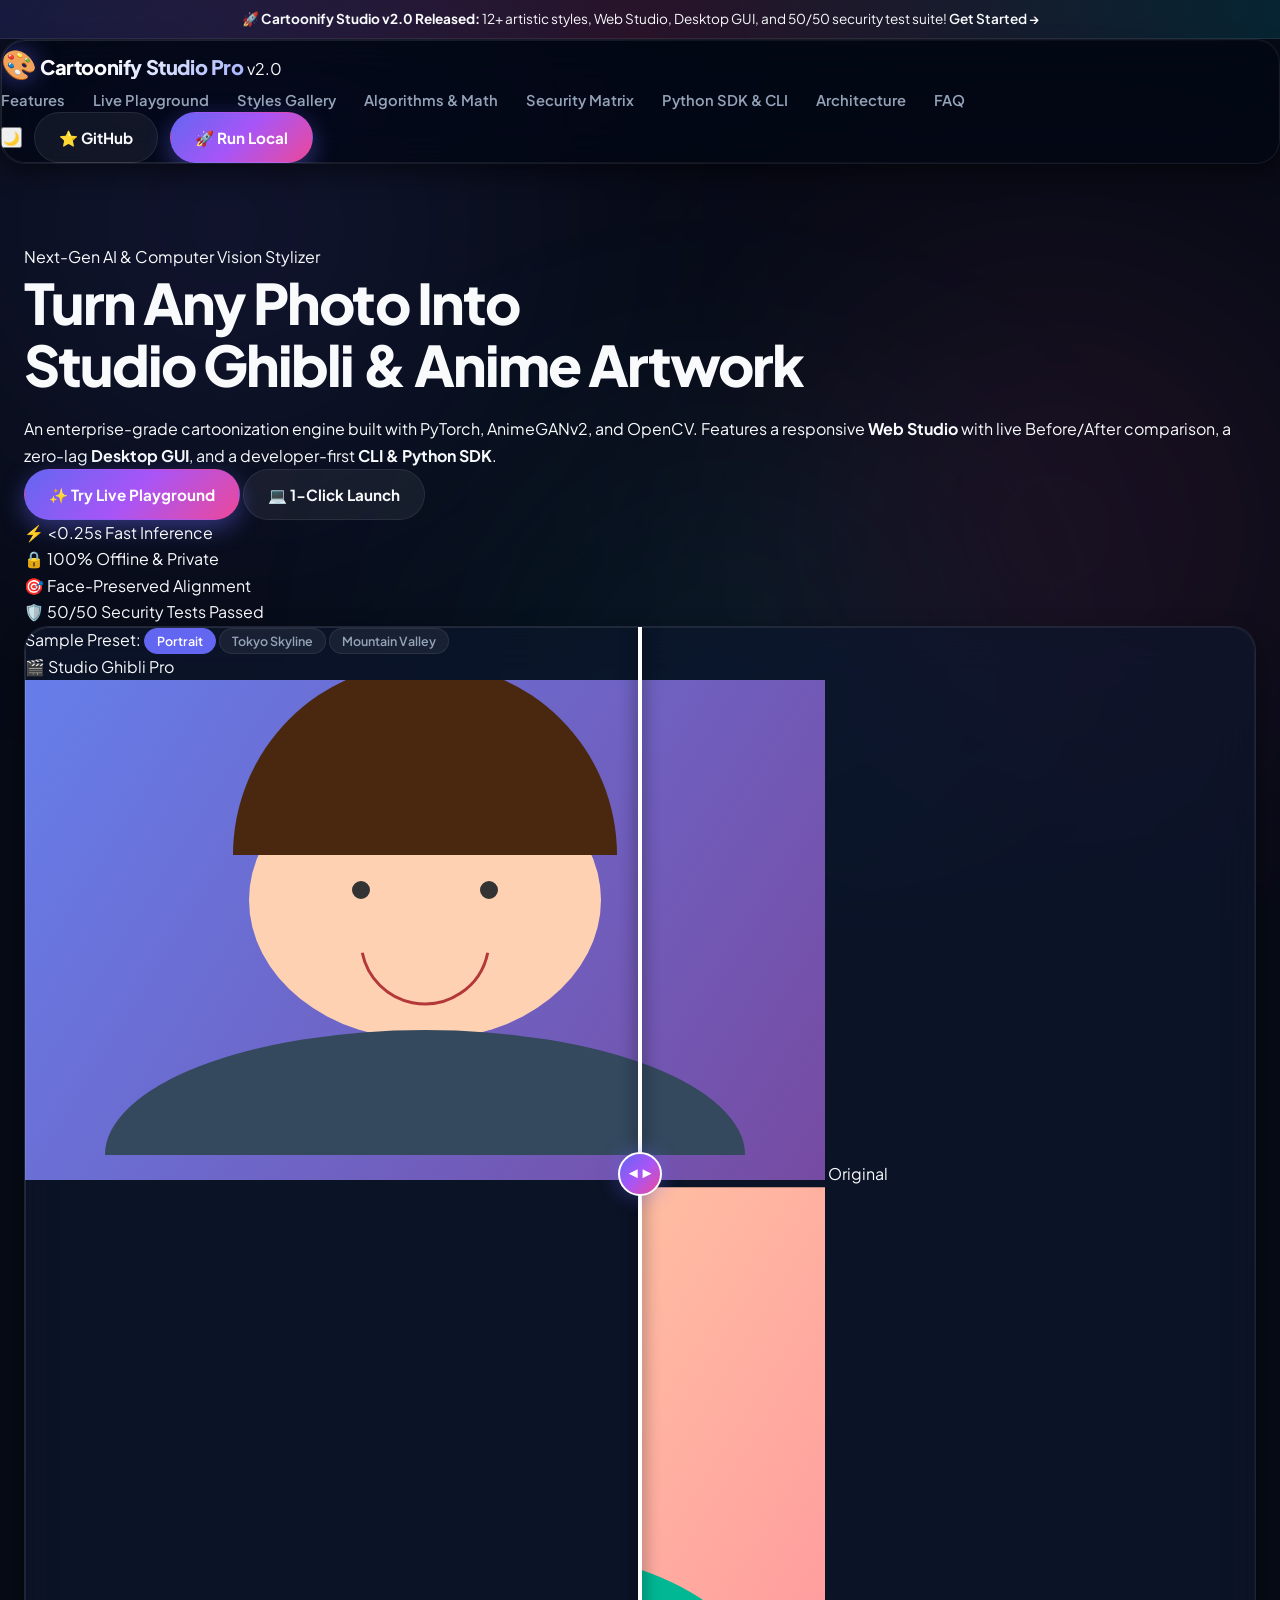
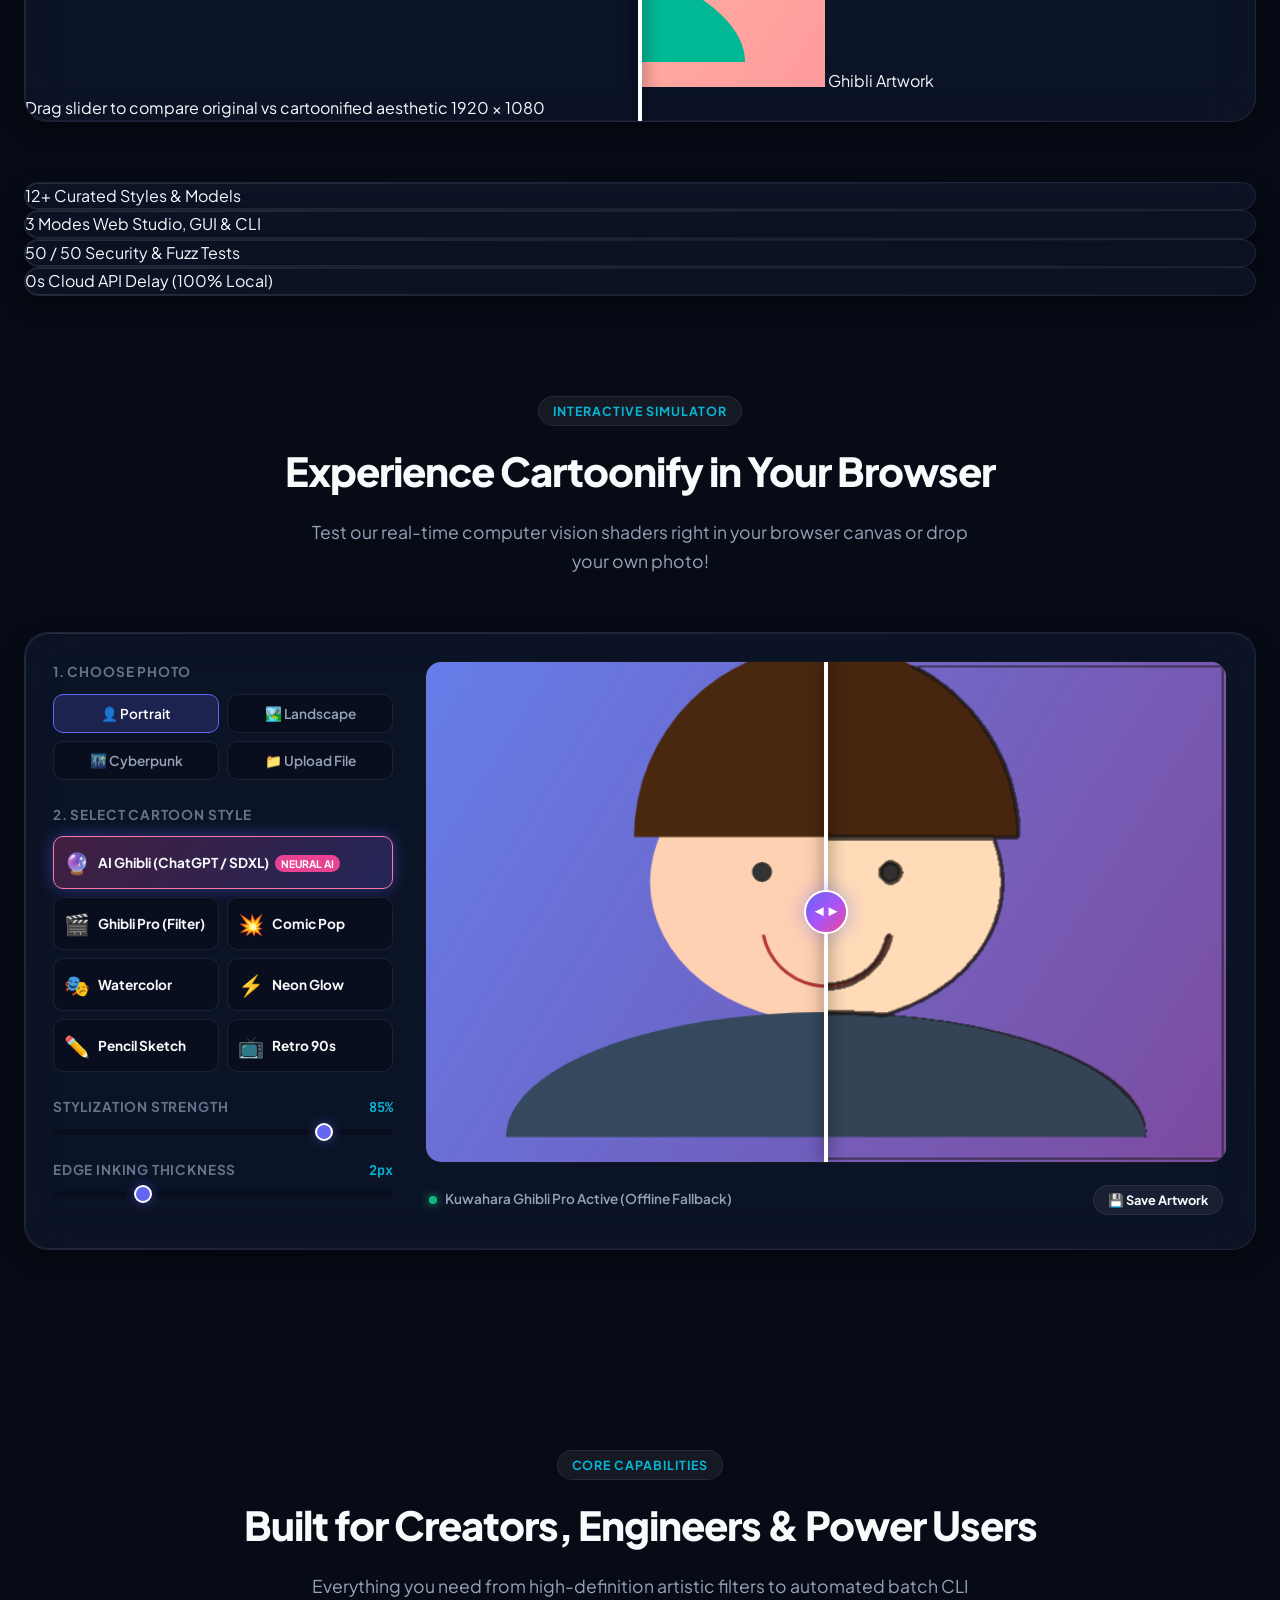
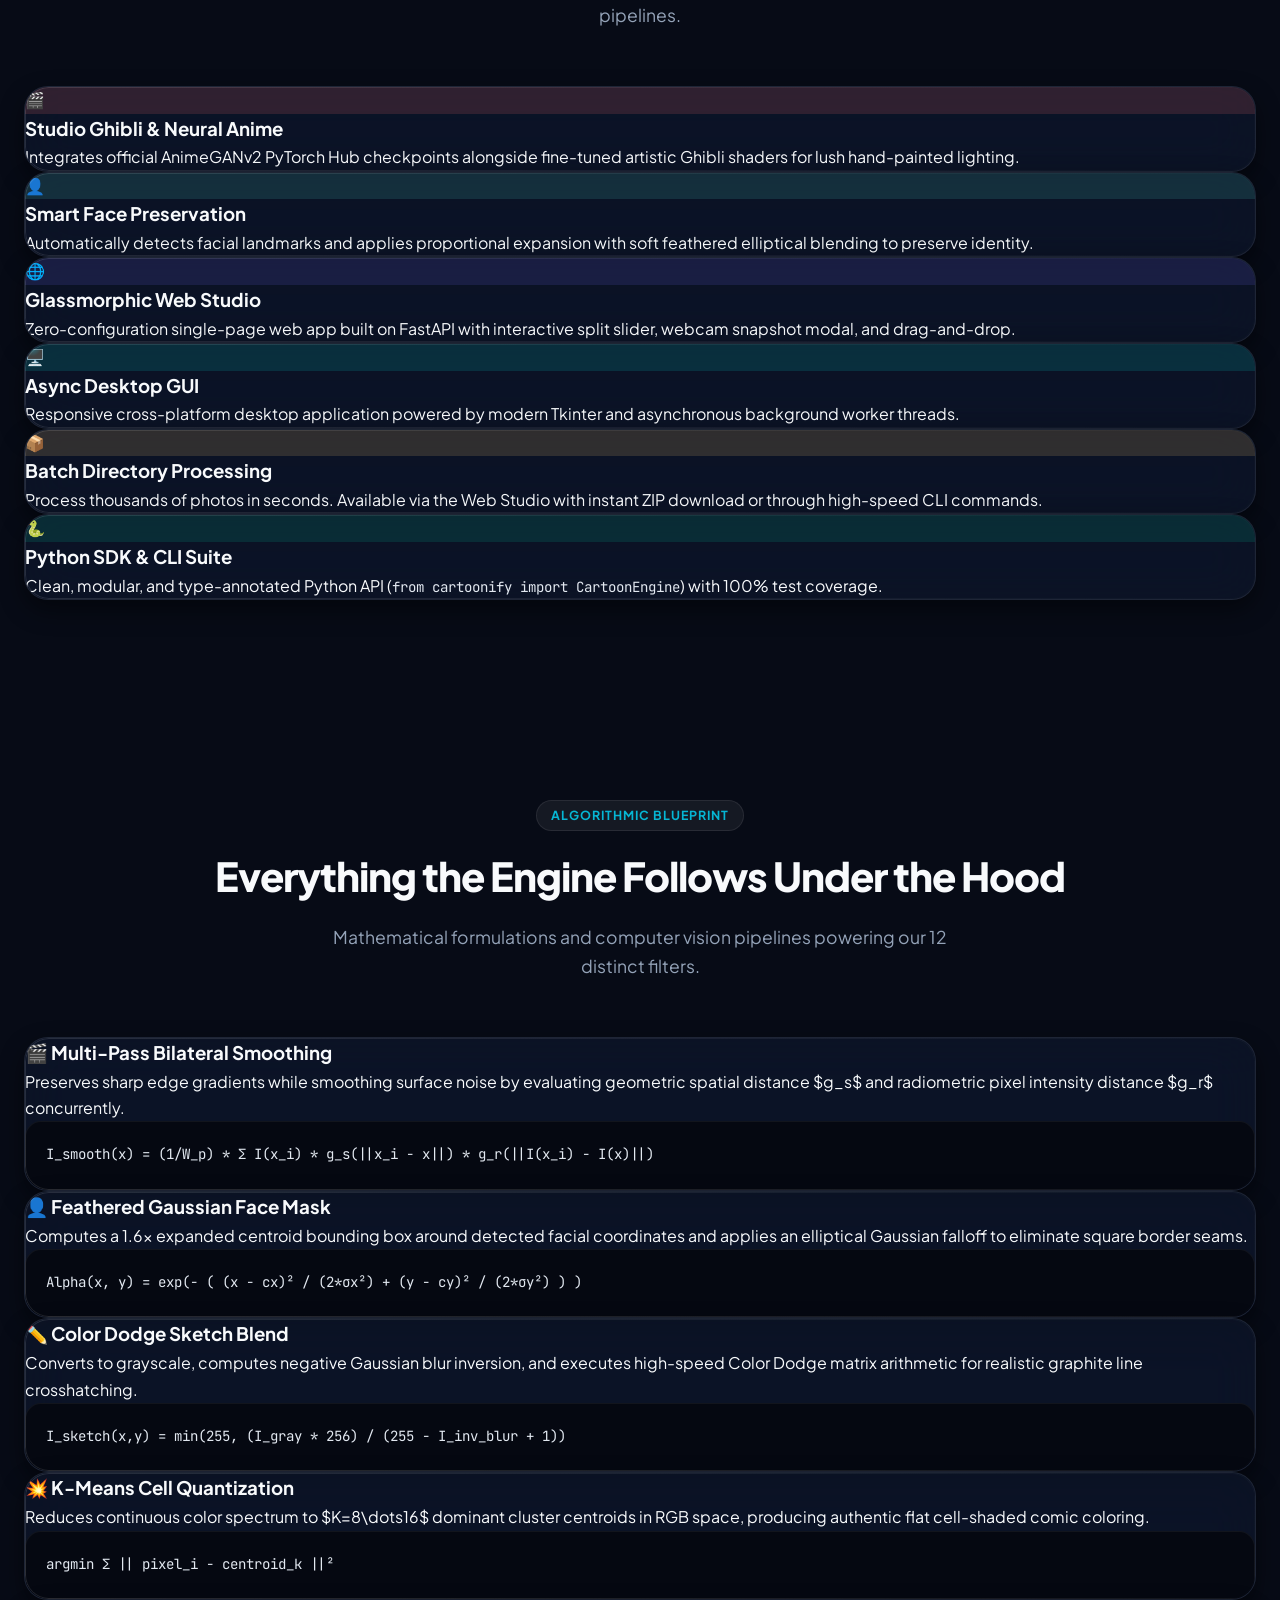
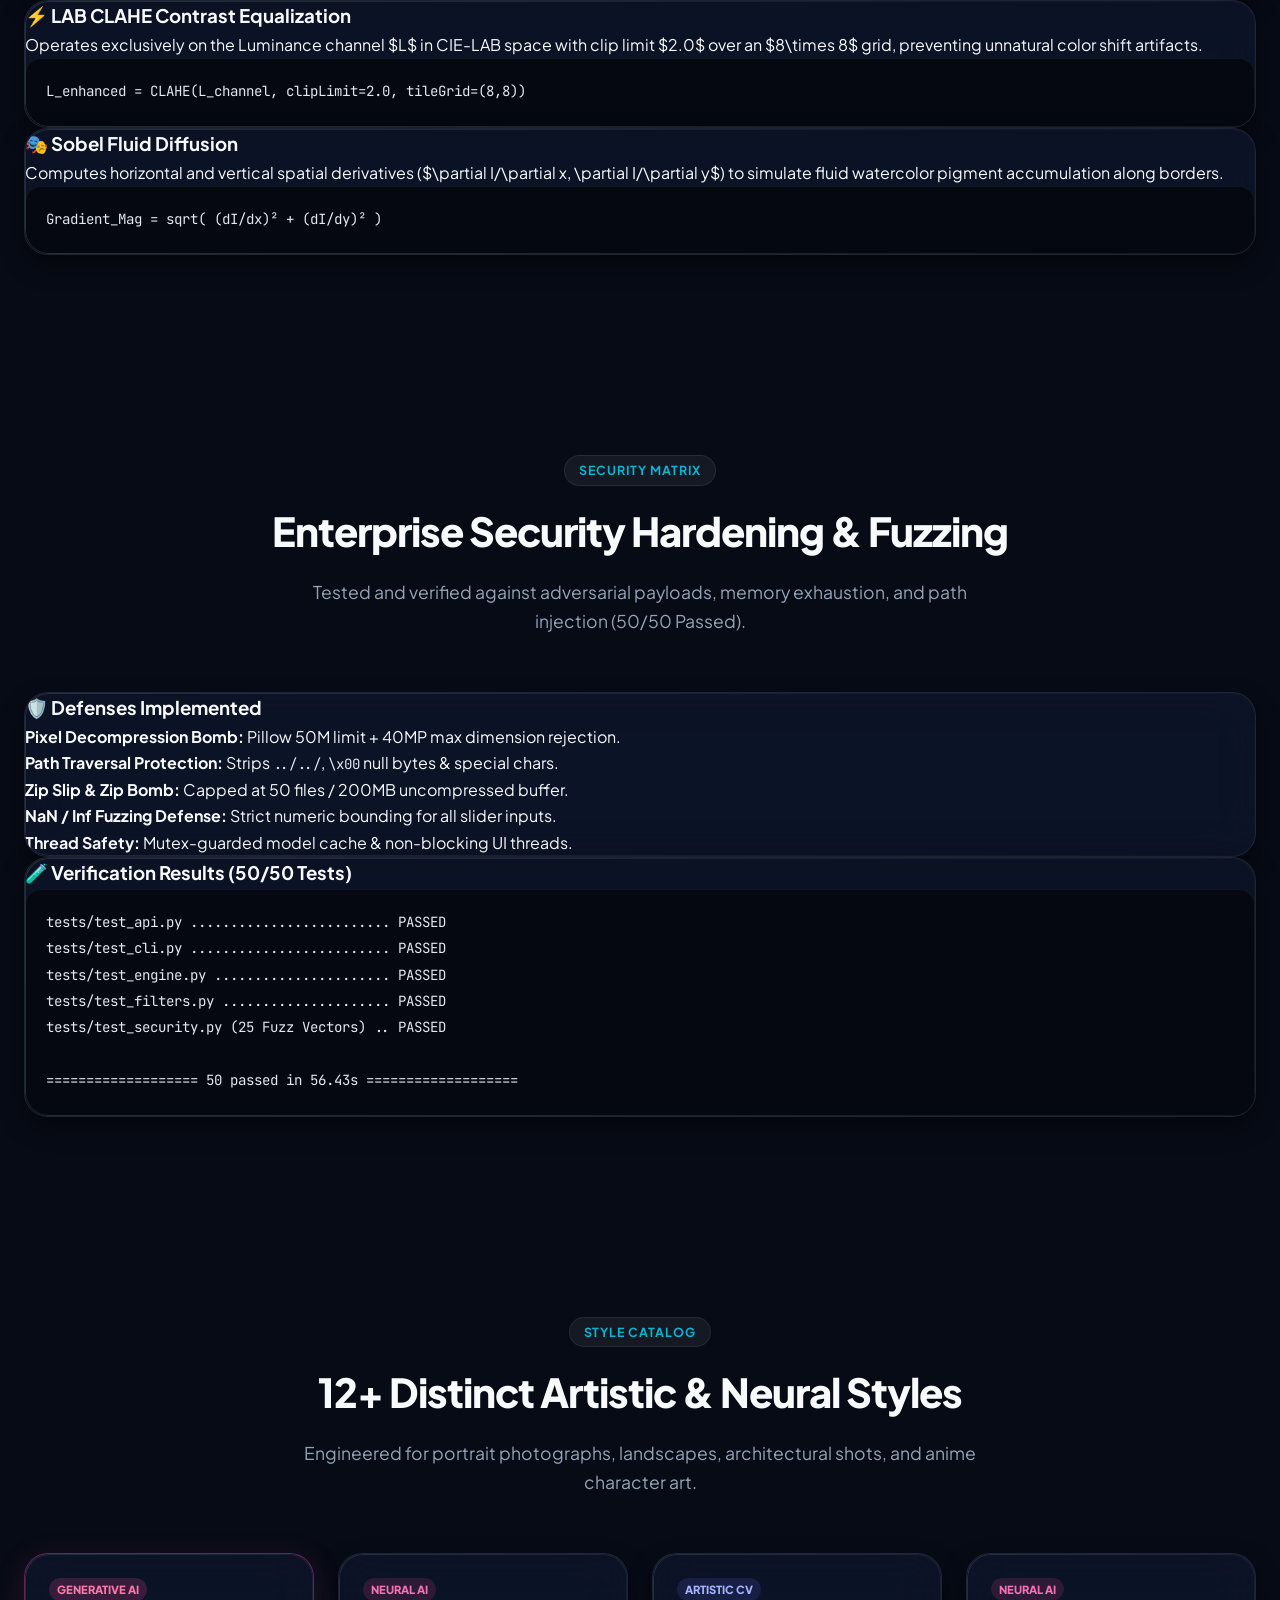
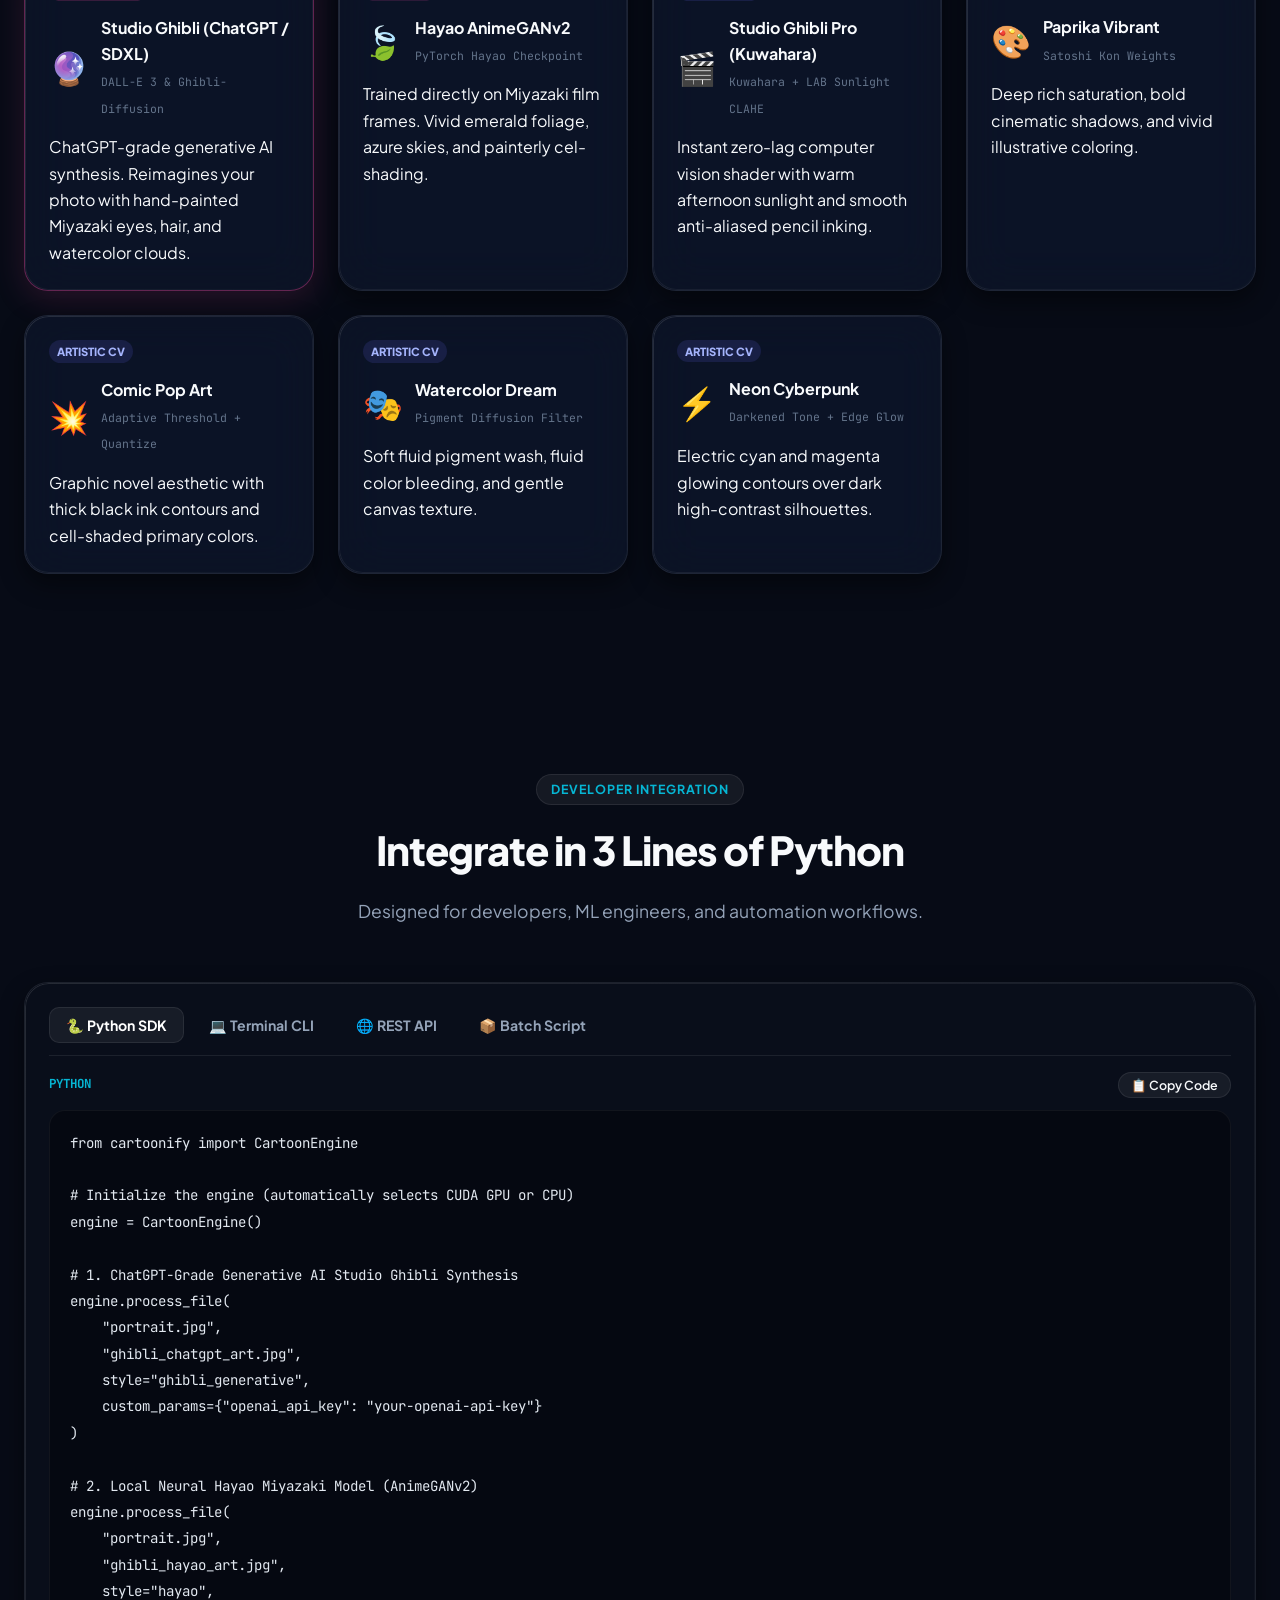
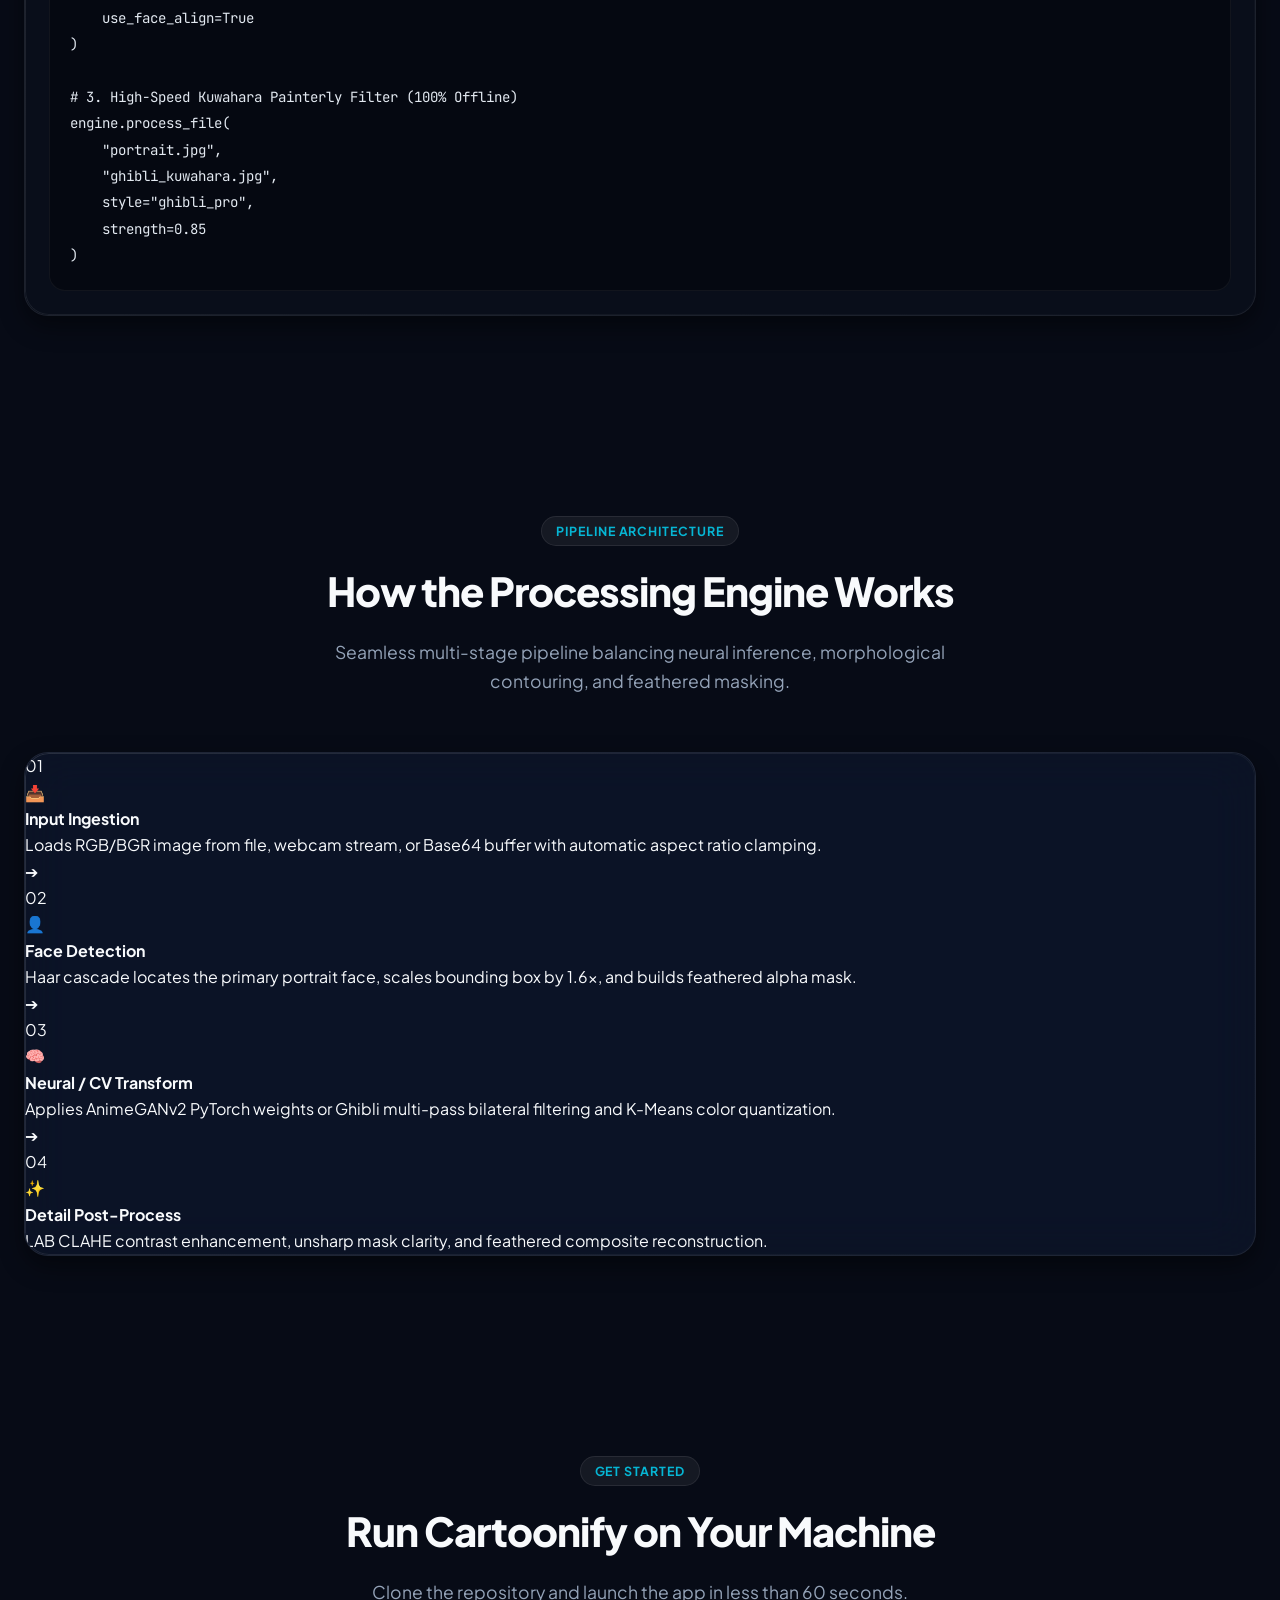
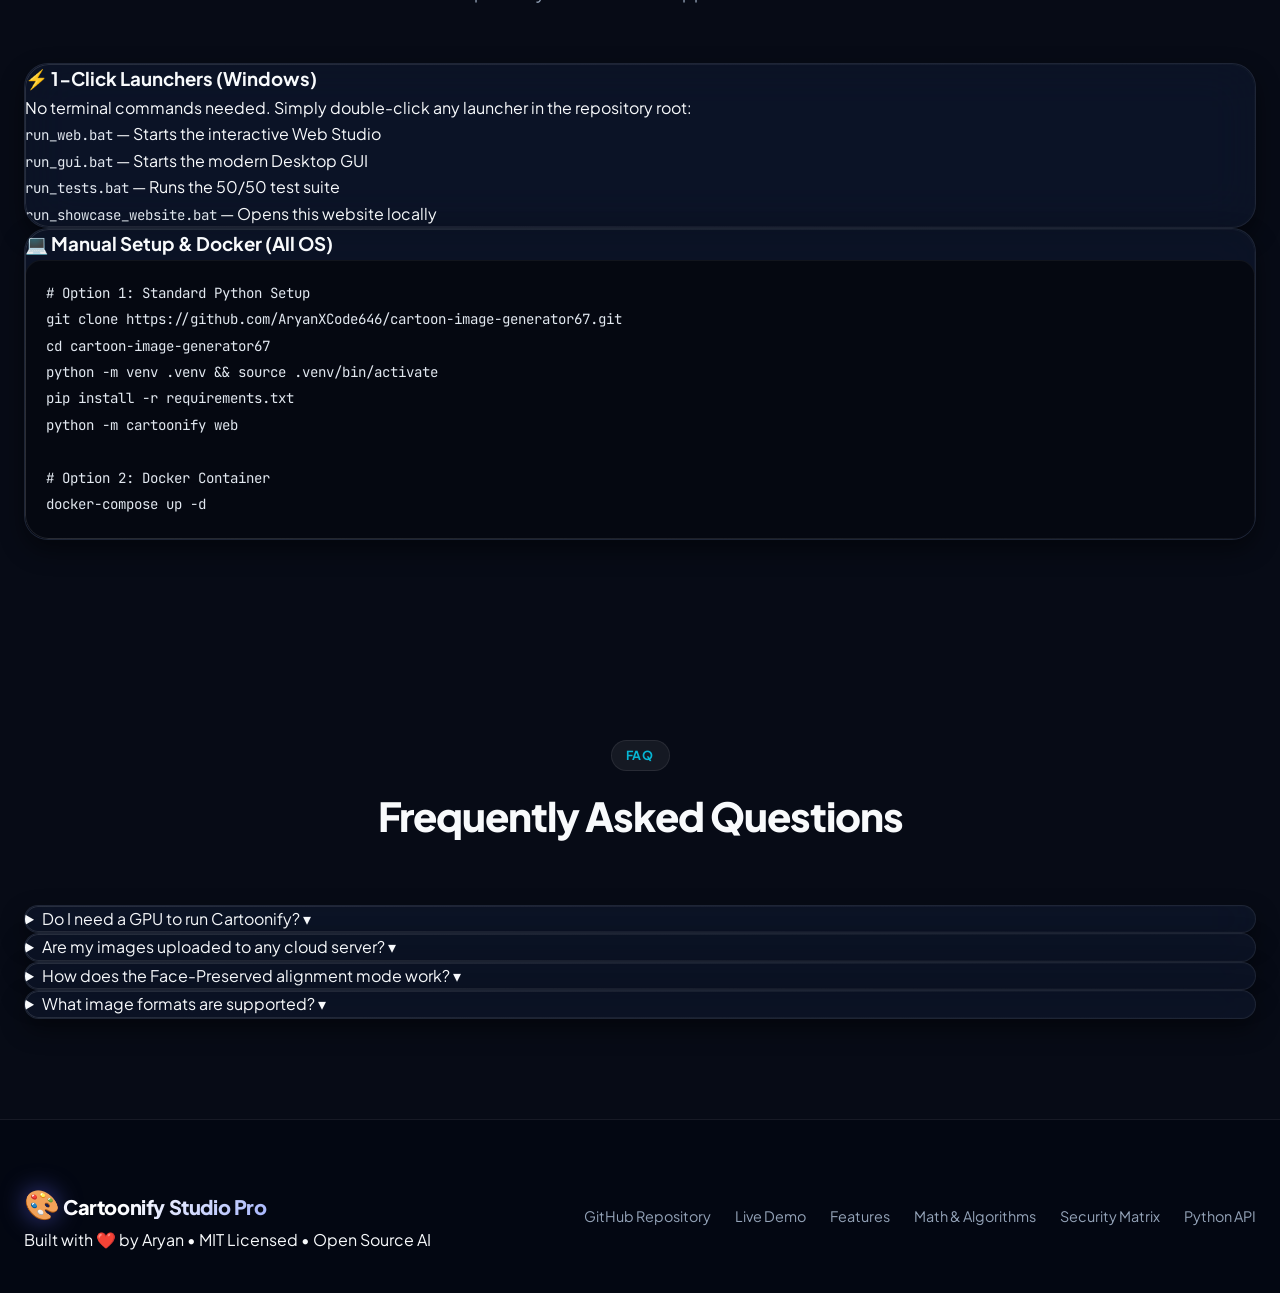
==== commit e6a4a1b7: "feat(ui): complete world-class Silicon Valley Obsidian UI overhaul for Web Studio and Showcase Websi" ====
--- a/index.html
+++ b/index.html
@@ -5,7 +5,7 @@
   <meta name="viewport" content="width=device-width, initial-scale=1.0">
   <title>Cartoonify Studio Pro — AI & Computer Vision Image Cartoonization Suite</title>
   <meta name="description" content="Production-ready AI & Computer Vision cartoonization suite featuring Studio Ghibli, AnimeGANv2, Comic Pop Art, and Watercolor filters with Web Studio, Desktop GUI, and Python SDK.">
-  <link rel="stylesheet" href="style.css?v=20260830_05">
+  <link rel="stylesheet" href="style.css?v=20260830_pro_ui">
   <link rel="preconnect" href="https://fonts.googleapis.com">
   <link rel="preconnect" href="https://fonts.gstatic.com" crossorigin>
   <link href="https://fonts.googleapis.com/css2?family=Plus+Jakarta+Sans:wght@300;400;500;600;700;800&family=JetBrains+Mono:wght@400;500;700&display=swap" rel="stylesheet">
--- a/style.css
+++ b/style.css
@@ -1,56 +1,85 @@
 /* ==========================================================================
-   Cartoonify Studio Pro — Static Showcase Website Styles
+   Cartoonify Studio Pro — World-Class Silicon Valley Design System
+   Glassmorphic Obsidian Theme • Fluid Typography • Apple/Vercel Micro-Interactions
    ========================================================================== */
 
 :root {
-  --bg-main: #080c14;
-  --bg-card: rgba(16, 24, 40, 0.75);
-  --bg-card-hover: rgba(24, 34, 56, 0.85);
-  --bg-input: rgba(11, 16, 28, 0.9);
+  /* Obsidian Dark Theme (Default) */
+  --bg-space: #030712;
+  --bg-main: #070b16;
+  --bg-card: rgba(15, 23, 42, 0.72);
+  --bg-card-hover: rgba(30, 41, 69, 0.85);
+  --bg-card-active: rgba(30, 45, 80, 0.95);
+  --bg-input: rgba(10, 15, 30, 0.85);
+  --bg-glass-pill: rgba(255, 255, 255, 0.06);
+
   --border-card: rgba(255, 255, 255, 0.08);
-  --border-focus: #00cec9;
-
-  --primary: #0984e3;
-  --primary-glow: rgba(9, 132, 227, 0.35);
-  --accent: #6c5ce7;
-  --accent-glow: rgba(108, 92, 231, 0.35);
-  --success: #00b894;
-  --warning: #fdcb6e;
-  --danger: #ff7675;
-
-  --text-primary: #f8f9fa;
-  --text-secondary: #a0aec0;
+  --border-card-hover: rgba(99, 102, 241, 0.4);
+  --border-focus: #6366f1;
+
+  /* Radiant Color Gradients */
+  --primary: #6366f1;
+  --primary-glow: rgba(99, 102, 241, 0.45);
+  --accent-purple: #8b5cf6;
+  --accent-pink: #ec4899;
+  --accent-cyan: #06b6d4;
+  --accent-emerald: #10b981;
+  --accent-amber: #f59e0b;
+
+  --grad-brand: linear-gradient(135deg, #6366f1 0%, #a855f7 50%, #ec4899 100%);
+  --grad-neural: linear-gradient(135deg, #ec4899 0%, #8b5cf6 100%);
+  --grad-cyan: linear-gradient(135deg, #06b6d4 0%, #3b82f6 100%);
+  --grad-emerald: linear-gradient(135deg, #10b981 0%, #06b6d4 100%);
+  --grad-amber: linear-gradient(135deg, #f59e0b 0%, #ef4444 100%);
+  --grad-card-border: linear-gradient(135deg, rgba(255, 255, 255, 0.15) 0%, rgba(255, 255, 255, 0.02) 100%);
+
+  --text-primary: #f8fafc;
+  --text-secondary: #94a3b8;
   --text-muted: #64748b;
 
-  --radius-sm: 8px;
-  --radius-md: 14px;
+  --radius-xs: 6px;
+  --radius-sm: 10px;
+  --radius-md: 16px;
   --radius-lg: 24px;
+  --radius-xl: 32px;
   --radius-pill: 9999px;
 
-  --font-main: 'Plus Jakarta Sans', system-ui, -apple-system, sans-serif;
-  --font-mono: 'JetBrains Mono', monospace;
-
-  --shadow-sm: 0 4px 12px rgba(0, 0, 0, 0.2);
-  --shadow-lg: 0 16px 40px rgba(0, 0, 0, 0.4);
+  --font-main: 'Plus Jakarta Sans', -apple-system, BlinkMacSystemFont, 'Segoe UI', Roboto, sans-serif;
+  --font-mono: 'JetBrains Mono', SFMono-Regular, Menlo, Monaco, Consolas, monospace;
+
+  --shadow-sm: 0 4px 12px rgba(0, 0, 0, 0.3);
+  --shadow-md: 0 10px 25px rgba(0, 0, 0, 0.45);
+  --shadow-lg: 0 20px 50px rgba(0, 0, 0, 0.6);
+  --shadow-glow: 0 0 35px rgba(99, 102, 241, 0.35);
+  --shadow-neural-glow: 0 0 35px rgba(236, 72, 153, 0.35);
 }
 
 [data-theme="light"] {
+  --bg-space: #f1f5f9;
   --bg-main: #f8fafc;
-  --bg-card: rgba(255, 255, 255, 0.85);
+  --bg-card: rgba(255, 255, 255, 0.88);
   --bg-card-hover: rgba(255, 255, 255, 0.98);
-  --bg-input: #f1f5f9;
+  --bg-card-active: #ffffff;
+  --bg-input: #edf2f7;
+  --bg-glass-pill: rgba(0, 0, 0, 0.05);
+
   --border-card: rgba(0, 0, 0, 0.08);
-  --border-focus: #0984e3;
+  --border-card-hover: rgba(99, 102, 241, 0.5);
+  --border-focus: #6366f1;
 
   --text-primary: #0f172a;
   --text-secondary: #475569;
   --text-muted: #94a3b8;
 
   --shadow-sm: 0 4px 12px rgba(0, 0, 0, 0.05);
-  --shadow-lg: 0 16px 40px rgba(0, 0, 0, 0.08);
-}
-
-/* Reset & Base */
+  --shadow-md: 0 10px 25px rgba(0, 0, 0, 0.08);
+  --shadow-lg: 0 20px 50px rgba(0, 0, 0, 0.12);
+  --shadow-glow: 0 0 25px rgba(99, 102, 241, 0.2);
+}
+
+/* ==========================================================================
+   Base & Reset
+   ========================================================================== */
 *, *::before, *::after {
   box-sizing: border-box;
   margin: 0;
@@ -59,24 +88,46 @@
 
 html {
   scroll-behavior: smooth;
+  font-size: 16px;
+  -webkit-font-smoothing: antialiased;
+  -moz-osx-font-smoothing: grayscale;
 }
 
 body {
   font-family: var(--font-main);
   background-color: var(--bg-main);
   color: var(--text-primary);
-  line-height: 1.6;
+  line-height: 1.65;
   overflow-x: hidden;
-  transition: background-color 0.3s ease, color 0.3s ease;
+  position: relative;
+  transition: background-color 0.4s ease, color 0.4s ease;
+}
+
+::selection {
+  background: var(--primary);
+  color: #ffffff;
+}
+
+a {
+  color: inherit;
+  text-decoration: none;
+}
+
+button, input, select, textarea {
+  font-family: inherit;
+  color: inherit;
 }
 
 .container {
-  max-width: 1240px;
+  width: 100%;
+  max-width: 1280px;
   margin: 0 auto;
   padding: 0 24px;
 }
 
-/* Ambient Glow */
+/* ==========================================================================
+   Ambient Dynamic Mesh & Specular Orbs
+   ========================================================================== */
 .ambient-glow {
   position: fixed;
   inset: 0;
@@ -89,356 +140,490 @@
   position: absolute;
   border-radius: 50%;
   filter: blur(140px);
-  opacity: 0.18;
-}
-
-.orb-1 { width: 600px; height: 600px; background: var(--primary); top: -100px; left: -100px; }
-.orb-2 { width: 500px; height: 500px; background: var(--accent); bottom: 10%; right: -100px; }
-.orb-3 { width: 400px; height: 400px; background: var(--border-focus); top: 50%; left: 30%; }
-
-/* Announcement Bar */
-.announcement-bar {
-  background: linear-gradient(90deg, rgba(9, 132, 227, 0.2), rgba(108, 92, 231, 0.2));
-  border-bottom: 1px solid var(--border-card);
-  padding: 8px 16px;
-  text-align: center;
-  font-size: 0.85rem;
-  color: var(--text-primary);
-  display: flex;
-  justify-content: center;
-  align-items: center;
-  gap: 12px;
-  position: relative;
-  z-index: 20;
-}
-
-.announcement-link {
-  color: var(--border-focus);
-  text-decoration: none;
-  font-weight: 700;
-}
-
-/* Glass Panel */
+  opacity: 0.22;
+  animation: floatOrb 20s infinite alternate ease-in-out;
+}
+
+.orb-1 {
+  width: 750px;
+  height: 750px;
+  background: radial-gradient(circle, #6366f1 0%, rgba(99, 102, 241, 0) 70%);
+  top: -150px;
+  left: -150px;
+  animation-duration: 18s;
+}
+
+.orb-2 {
+  width: 650px;
+  height: 650px;
+  background: radial-gradient(circle, #ec4899 0%, rgba(236, 72, 153, 0) 70%);
+  bottom: 5%;
+  right: -100px;
+  animation-duration: 24s;
+  animation-delay: -5s;
+}
+
+.orb-3 {
+  width: 550px;
+  height: 550px;
+  background: radial-gradient(circle, #06b6d4 0%, rgba(6, 182, 212, 0) 70%);
+  top: 45%;
+  left: 35%;
+  animation-duration: 22s;
+  animation-delay: -10s;
+}
+
+@keyframes floatOrb {
+  0% { transform: translate(0, 0) scale(1); }
+  50% { transform: translate(40px, 60px) scale(1.08); }
+  100% { transform: translate(-30px, -40px) scale(0.95); }
+}
+
+/* ==========================================================================
+   Glassmorphism Surfaces
+   ========================================================================== */
 .glass-panel {
   background: var(--bg-card);
-  backdrop-filter: blur(20px);
-  -webkit-backdrop-filter: blur(20px);
+  backdrop-filter: blur(24px) saturate(180%);
+  -webkit-backdrop-filter: blur(24px) saturate(180%);
   border: 1px solid var(--border-card);
   border-radius: var(--radius-lg);
-  box-shadow: var(--shadow-sm);
+  box-shadow: var(--shadow-md);
   position: relative;
-}
-
-/* Navbar */
+  transition: all 0.3s cubic-bezier(0.16, 1, 0.3, 1);
+  overflow: hidden;
+}
+
+.glass-panel::before {
+  content: '';
+  position: absolute;
+  inset: 0;
+  border-radius: inherit;
+  padding: 1px;
+  background: linear-gradient(135deg, rgba(255, 255, 255, 0.12), rgba(255, 255, 255, 0.01));
+  -webkit-mask: linear-gradient(#fff 0 0) content-box, linear-gradient(#fff 0 0);
+  -webkit-mask-composite: xor;
+  mask-composite: exclude;
+  pointer-events: none;
+}
+
+.glass-panel:hover {
+  border-color: var(--border-card-hover);
+  box-shadow: var(--shadow-lg);
+}
+
+/* ==========================================================================
+   Navigation Bar
+   ========================================================================== */
+.announcement-bar {
+  background: linear-gradient(90deg, rgba(99, 102, 241, 0.15), rgba(236, 72, 153, 0.15), rgba(6, 182, 212, 0.15));
+  border-bottom: 1px solid rgba(255, 255, 255, 0.08);
+  font-size: 0.85rem;
+  padding: 8px 0;
+  text-align: center;
+  position: relative;
+  z-index: 100;
+}
+
+.announcement-content {
+  display: flex;
+  align-items: center;
+  justify-content: center;
+  gap: 12px;
+  flex-wrap: wrap;
+}
+
+.announcement-badge {
+  background: var(--grad-neural);
+  color: #ffffff;
+  font-weight: 700;
+  font-size: 0.72rem;
+  padding: 2px 8px;
+  border-radius: var(--radius-pill);
+  text-transform: uppercase;
+  letter-spacing: 0.06em;
+}
+
+.announcement-link {
+  color: var(--text-primary);
+  font-weight: 600;
+  display: inline-flex;
+  align-items: center;
+  gap: 4px;
+  transition: color 0.2s ease;
+}
+
+.announcement-link:hover {
+  color: var(--accent-pink);
+}
+
 .navbar {
   position: sticky;
-  top: 16px;
-  margin: 16px auto 0;
-  max-width: 1240px;
-  border-radius: var(--radius-pill);
-  padding: 12px 24px;
-  z-index: 100;
-}
-
-.nav-container {
+  top: 0;
+  z-index: 99;
+  background: rgba(3, 7, 18, 0.78);
+  backdrop-filter: blur(20px) saturate(180%);
+  -webkit-backdrop-filter: blur(20px) saturate(180%);
+  border-bottom: 1px solid var(--border-card);
+  transition: all 0.3s ease;
+}
+
+.navbar-container {
   display: flex;
   align-items: center;
   justify-content: space-between;
-}
-
-.nav-brand {
-  display: flex;
-  align-items: center;
-  gap: 10px;
-  text-decoration: none;
-  color: var(--text-primary);
+  height: 72px;
+}
+
+.brand-wrapper {
+  display: flex;
+  align-items: center;
+  gap: 12px;
 }
 
 .brand-icon {
-  font-size: 1.5rem;
+  font-size: 1.8rem;
+  filter: drop-shadow(0 0 12px rgba(99, 102, 241, 0.6));
+}
+
+.brand-text {
+  display: flex;
+  flex-direction: column;
 }
 
 .brand-name {
-  font-size: 1.15rem;
+  font-size: 1.25rem;
   font-weight: 800;
   letter-spacing: -0.02em;
-}
-
-.brand-badge {
-  font-size: 0.7rem;
-  background: var(--primary-glow);
-  color: #74b9ff;
-  padding: 2px 8px;
-  border-radius: var(--radius-pill);
-  font-weight: 700;
-}
-
-.gradient-text {
-  background: linear-gradient(135deg, #00cec9, #0984e3, #6c5ce7);
+  background: linear-gradient(135deg, #ffffff 30%, #a5b4fc 100%);
   -webkit-background-clip: text;
   -webkit-text-fill-color: transparent;
 }
 
+.brand-tag {
+  font-size: 0.68rem;
+  font-weight: 700;
+  background: var(--bg-glass-pill);
+  border: 1px solid rgba(255, 255, 255, 0.12);
+  color: var(--accent-cyan);
+  padding: 1px 6px;
+  border-radius: var(--radius-pill);
+  width: fit-content;
+  margin-top: 2px;
+}
+
 .nav-links {
   display: flex;
-  gap: 24px;
+  align-items: center;
+  gap: 28px;
 }
 
 .nav-link {
-  text-decoration: none;
+  font-size: 0.92rem;
+  font-weight: 600;
   color: var(--text-secondary);
-  font-size: 0.9rem;
-  font-weight: 600;
-  transition: color 0.2s ease;
+  transition: all 0.2s ease;
+  position: relative;
 }
 
 .nav-link:hover {
-  color: var(--border-focus);
+  color: #ffffff;
+}
+
+.nav-link::after {
+  content: '';
+  position: absolute;
+  bottom: -6px;
+  left: 0;
+  width: 0%;
+  height: 2px;
+  background: var(--grad-brand);
+  border-radius: var(--radius-pill);
+  transition: width 0.25s ease;
+}
+
+.nav-link:hover::after {
+  width: 100%;
 }
 
 .nav-actions {
   display: flex;
   align-items: center;
-  gap: 10px;
-}
-
-.icon-btn {
-  width: 38px;
-  height: 38px;
+  gap: 12px;
+}
+
+.theme-toggle-btn {
+  background: var(--bg-glass-pill);
+  border: 1px solid var(--border-card);
+  width: 40px;
+  height: 40px;
   border-radius: 50%;
-  border: 1px solid var(--border-card);
-  background: var(--bg-input);
-  color: var(--text-primary);
   display: flex;
   align-items: center;
   justify-content: center;
   cursor: pointer;
-  font-size: 1rem;
+  font-size: 1.1rem;
   transition: all 0.2s ease;
 }
 
-.icon-btn:hover {
+.theme-toggle-btn:hover {
+  border-color: var(--primary);
+  box-shadow: 0 0 16px var(--primary-glow);
   transform: scale(1.05);
-  border-color: var(--border-focus);
 }
 
 .mobile-toggle {
   display: none;
-  flex-direction: column;
-  gap: 4px;
   background: none;
   border: none;
+  font-size: 1.6rem;
+  color: var(--text-primary);
   cursor: pointer;
 }
 
-.mobile-toggle span {
-  width: 20px;
-  height: 2px;
-  background: var(--text-primary);
-}
-
-/* Buttons */
+/* ==========================================================================
+   Buttons & Interactive Pills
+   ========================================================================== */
 .btn {
   display: inline-flex;
   align-items: center;
   justify-content: center;
   gap: 8px;
-  font-family: var(--font-main);
   font-weight: 700;
+  font-size: 0.95rem;
+  padding: 12px 24px;
   border-radius: var(--radius-pill);
-  border: none;
+  border: 1px solid transparent;
   cursor: pointer;
+  transition: all 0.25s cubic-bezier(0.16, 1, 0.3, 1);
   text-decoration: none;
-  transition: all 0.2s ease;
 }
 
 .btn-primary {
-  background: linear-gradient(135deg, var(--primary), var(--accent));
-  color: white;
-  box-shadow: 0 4px 18px var(--primary-glow);
+  background: var(--grad-brand);
+  color: #ffffff;
+  box-shadow: 0 8px 24px var(--primary-glow);
 }
 
 .btn-primary:hover {
   transform: translateY(-2px);
-  box-shadow: 0 8px 24px var(--primary-glow);
+  box-shadow: 0 12px 32px rgba(99, 102, 241, 0.55);
+}
+
+.btn-neural {
+  background: var(--grad-neural);
+  color: #ffffff;
+  box-shadow: 0 8px 24px var(--shadow-neural-glow);
+}
+
+.btn-neural:hover {
+  transform: translateY(-2px);
+  box-shadow: 0 12px 32px rgba(236, 72, 153, 0.55);
 }
 
 .btn-secondary {
-  background: var(--bg-input);
+  background: var(--bg-glass-pill);
+  border: 1px solid var(--border-card);
   color: var(--text-primary);
-  border: 1px solid var(--border-card);
 }
 
 .btn-secondary:hover {
-  border-color: var(--border-focus);
-  transform: translateY(-1px);
-}
-
-.btn-xs { padding: 6px 14px; font-size: 0.8rem; }
-.btn-sm { padding: 8px 18px; font-size: 0.85rem; }
-.btn-lg { padding: 14px 28px; font-size: 1rem; }
-
-/* Hero Section */
+  background: rgba(255, 255, 255, 0.12);
+  border-color: rgba(255, 255, 255, 0.25);
+  transform: translateY(-2px);
+}
+
+.btn-xs {
+  font-size: 0.8rem;
+  padding: 6px 14px;
+  border-radius: var(--radius-pill);
+}
+
+/* ==========================================================================
+   Hero Section & Interactive Split Showcase
+   ========================================================================== */
 .hero-section {
-  padding: 60px 0 40px;
+  padding: 80px 0 60px;
   position: relative;
   z-index: 1;
 }
 
-.hero-container {
+.hero-layout {
   display: grid;
-  grid-template-columns: 1.1fr 1fr;
-  gap: 40px;
-  align-items: center;
-}
-
-.hero-pill {
+  grid-template-columns: 1fr 1.15fr;
+  gap: 48px;
+  align-items: center;
+}
+
+.hero-badge-pill {
   display: inline-flex;
   align-items: center;
   gap: 8px;
-  background: var(--bg-input);
-  border: 1px solid var(--border-card);
+  background: rgba(99, 102, 241, 0.12);
+  border: 1px solid rgba(99, 102, 241, 0.35);
+  color: #a5b4fc;
   padding: 6px 16px;
   border-radius: var(--radius-pill);
-  font-size: 0.8rem;
-  font-weight: 600;
-  color: var(--text-secondary);
+  font-size: 0.82rem;
+  font-weight: 700;
   margin-bottom: 20px;
-}
-
-.pill-dot {
+  box-shadow: 0 0 20px rgba(99, 102, 241, 0.15);
+}
+
+.pulse-dot {
   width: 8px;
   height: 8px;
+  background: var(--accent-emerald);
   border-radius: 50%;
-  background: var(--success);
+  box-shadow: 0 0 10px var(--accent-emerald);
+  animation: pulseLight 1.8s infinite ease-in-out;
+}
+
+@keyframes pulseLight {
+  0%, 100% { opacity: 1; transform: scale(1); }
+  50% { opacity: 0.4; transform: scale(0.8); }
 }
 
 .hero-title {
-  font-size: 3rem;
+  font-size: 3.5rem;
   font-weight: 800;
-  line-height: 1.15;
-  letter-spacing: -0.03em;
+  line-height: 1.12;
+  letter-spacing: -0.035em;
   margin-bottom: 20px;
 }
 
-.hero-subtitle {
-  font-size: 1.05rem;
+.text-gradient {
+  background: var(--grad-brand);
+  -webkit-background-clip: text;
+  -webkit-text-fill-color: transparent;
+}
+
+.hero-description {
+  font-size: 1.15rem;
   color: var(--text-secondary);
-  margin-bottom: 30px;
   line-height: 1.7;
-}
-
-.hero-cta-group {
-  display: flex;
-  gap: 14px;
-  margin-bottom: 36px;
-}
-
-.hero-badges {
-  display: grid;
-  grid-template-columns: repeat(2, 1fr);
-  gap: 12px;
-}
-
-.badge-item {
-  display: flex;
-  align-items: center;
-  gap: 8px;
-  font-size: 0.85rem;
-  color: var(--text-secondary);
-  font-weight: 600;
-}
-
-/* Hero Split Viewer */
-.hero-card {
-  padding: 16px;
-  box-shadow: var(--shadow-lg);
-}
-
-.hero-card-header {
-  display: flex;
+  margin-bottom: 32px;
+  max-width: 540px;
+}
+
+.hero-buttons {
+  display: flex;
+  gap: 16px;
+  flex-wrap: wrap;
+  margin-bottom: 40px;
+}
+
+.hero-trust-badges {
+  display: flex;
+  align-items: center;
+  gap: 24px;
+  padding-top: 20px;
+  border-top: 1px solid var(--border-card);
+}
+
+.trust-item {
+  display: flex;
+  flex-direction: column;
+}
+
+.trust-number {
+  font-size: 1.3rem;
+  font-weight: 800;
+  color: #ffffff;
+  font-family: var(--font-mono);
+}
+
+.trust-label {
+  font-size: 0.76rem;
+  color: var(--text-muted);
+  text-transform: uppercase;
+  letter-spacing: 0.05em;
+}
+
+/* Hero Viewer Split Canvas */
+.hero-viewer-wrapper {
+  position: relative;
+}
+
+.hero-viewer-card {
+  padding: 12px;
+  background: rgba(15, 23, 42, 0.85);
+  border: 1px solid var(--border-card);
+  box-shadow: 0 25px 60px rgba(0, 0, 0, 0.7);
+}
+
+.viewer-header {
+  display: flex;
+  align-items: center;
   justify-content: space-between;
-  align-items: center;
-  margin-bottom: 12px;
-}
-
-.preset-selector {
-  display: flex;
-  align-items: center;
+  padding: 8px 12px 14px;
+}
+
+.window-dots {
+  display: flex;
   gap: 6px;
 }
 
-.preset-label {
-  font-size: 0.75rem;
-  color: var(--text-muted);
-  font-weight: 600;
+.dot {
+  width: 10px;
+  height: 10px;
+  border-radius: 50%;
+}
+.dot-red { background: #ff5f56; }
+.dot-yellow { background: #ffbd2e; }
+.dot-green { background: #27c93f; }
+
+.viewer-preset-pills {
+  display: flex;
+  gap: 6px;
 }
 
 .preset-btn {
-  background: var(--bg-input);
+  background: var(--bg-glass-pill);
   border: 1px solid var(--border-card);
   color: var(--text-secondary);
-  padding: 4px 10px;
+  font-size: 0.78rem;
+  font-weight: 600;
+  padding: 4px 12px;
   border-radius: var(--radius-pill);
-  font-size: 0.75rem;
-  font-weight: 600;
   cursor: pointer;
-}
-
-.preset-btn.active {
-  background: var(--primary-glow);
+  transition: all 0.2s ease;
+}
+
+.preset-btn.active, .preset-btn:hover {
+  background: var(--primary);
   border-color: var(--primary);
-  color: #74b9ff;
-}
-
-.style-pill {
-  font-size: 0.75rem;
-  font-weight: 700;
-  color: #ff7675;
-  background: rgba(255, 118, 117, 0.15);
-  padding: 4px 10px;
-  border-radius: var(--radius-pill);
-}
-
-.hero-split-viewer {
+  color: #ffffff;
+}
+
+.hero-split-container {
   position: relative;
+  width: 100%;
   aspect-ratio: 16 / 10;
   border-radius: var(--radius-md);
   overflow: hidden;
-  background: #000;
   user-select: none;
-}
-
-.hero-img-wrapper {
+  cursor: ew-resize;
+  background: #050811;
+}
+
+.hero-split-img {
   position: absolute;
-  inset: 0;
-}
-
-.hero-img-wrapper img {
+  top: 0;
+  left: 0;
   width: 100%;
   height: 100%;
   object-fit: cover;
-  display: block;
-}
-
-.cartoon-wrapper {
+}
+
+.hero-cartoon-wrapper {
+  position: absolute;
+  top: 0;
+  left: 0;
+  width: 100%;
+  height: 100%;
   clip-path: polygon(50% 0, 100% 0, 100% 100%, 50% 100%);
-  z-index: 2;
-}
-
-.image-tag {
-  position: absolute;
-  top: 12px;
-  padding: 4px 10px;
-  border-radius: var(--radius-pill);
-  font-size: 0.7rem;
-  font-weight: 700;
-  color: white;
-  z-index: 4;
-}
-
-.original-tag { left: 12px; background: rgba(0, 0, 0, 0.7); }
-.cartoon-tag { right: 12px; background: var(--primary); }
+}
 
 .hero-split-handle {
   position: absolute;
@@ -446,198 +631,191 @@
   bottom: 0;
   left: 50%;
   width: 4px;
-  background: white;
+  background: #ffffff;
+  transform: translateX(-50%);
+  display: flex;
+  flex-direction: column;
+  align-items: center;
+  justify-content: center;
+  pointer-events: none;
+  z-index: 10;
+  box-shadow: 0 0 16px rgba(0, 0, 0, 0.8);
+}
+
+.handle-bar {
+  flex: 1;
+  width: 2px;
+  background: #ffffff;
+}
+
+.handle-knob {
+  width: 44px;
+  height: 44px;
+  background: var(--grad-brand);
+  border: 2px solid #ffffff;
+  border-radius: 50%;
+  display: flex;
+  align-items: center;
+  justify-content: center;
+  font-size: 0.72rem;
+  font-weight: 800;
+  color: #ffffff;
+  box-shadow: 0 0 20px var(--primary-glow);
   cursor: ew-resize;
-  z-index: 10;
-  transform: translateX(-50%);
-  display: flex;
-  flex-direction: column;
-  align-items: center;
-  justify-content: center;
-}
-
-.handle-bar { flex: 1; width: 2px; background: rgba(255, 255, 255, 0.8); }
-.handle-knob {
-  width: 32px;
-  height: 32px;
-  border-radius: 50%;
-  background: white;
-  color: #1e272e;
-  display: flex;
-  align-items: center;
-  justify-content: center;
-  font-size: 10px;
-  font-weight: 800;
-  box-shadow: 0 4px 12px rgba(0, 0, 0, 0.5);
-}
-
-.hero-card-footer {
-  display: flex;
+  pointer-events: auto;
+}
+
+.viewer-footer-stats {
+  display: flex;
+  align-items: center;
   justify-content: space-between;
-  align-items: center;
-  margin-top: 12px;
-  font-size: 0.75rem;
-  color: var(--text-muted);
-}
-
-.resolution-badge {
-  font-family: var(--font-mono);
-  color: var(--border-focus);
-}
-
-/* Stats Strip */
-.stats-strip {
-  padding: 30px 0;
-}
-
-.stats-container {
-  display: grid;
-  grid-template-columns: repeat(4, 1fr);
-  gap: 16px;
-}
-
-.stat-card {
-  padding: 20px;
-  text-align: center;
-}
-
-.stat-number {
-  font-size: 2rem;
-  font-weight: 800;
-  display: block;
-  background: linear-gradient(135deg, #00cec9, #0984e3);
-  -webkit-background-clip: text;
-  -webkit-text-fill-color: transparent;
-}
-
-.stat-label {
-  font-size: 0.85rem;
+  padding: 12px 14px 4px;
+  font-size: 0.82rem;
   color: var(--text-secondary);
-  font-weight: 600;
-}
-
-/* Section Header */
+}
+
+.badge-tag-neural {
+  background: rgba(236, 72, 153, 0.18);
+  border: 1px solid rgba(236, 72, 153, 0.4);
+  color: #f472b6;
+  font-weight: 700;
+  font-size: 0.7rem;
+  padding: 2px 8px;
+  border-radius: var(--radius-pill);
+}
+
+/* ==========================================================================
+   Interactive Demo Playground Section
+   ========================================================================== */
 .section {
-  padding: 70px 0;
+  padding: 100px 0;
   position: relative;
   z-index: 1;
 }
 
 .section-header {
-  margin-bottom: 44px;
-}
-
-.text-center { text-align: center; }
+  margin-bottom: 56px;
+}
 
 .section-badge {
-  font-size: 0.75rem;
-  font-weight: 800;
-  letter-spacing: 0.08em;
-  color: var(--border-focus);
-  background: rgba(0, 206, 201, 0.12);
+  display: inline-block;
+  background: var(--bg-glass-pill);
+  border: 1px solid var(--border-card);
+  color: var(--accent-cyan);
+  font-weight: 700;
+  font-size: 0.78rem;
   padding: 4px 14px;
   border-radius: var(--radius-pill);
-  display: inline-block;
+  text-transform: uppercase;
+  letter-spacing: 0.08em;
   margin-bottom: 12px;
 }
 
 .section-title {
-  font-size: 2.2rem;
+  font-size: 2.5rem;
   font-weight: 800;
-  letter-spacing: -0.02em;
-  margin-bottom: 12px;
+  letter-spacing: -0.025em;
+  margin-bottom: 14px;
 }
 
 .section-subtitle {
-  font-size: 1rem;
+  font-size: 1.1rem;
   color: var(--text-secondary);
-  max-width: 620px;
+  max-width: 680px;
   margin: 0 auto;
 }
 
-/* Playground */
+.text-center {
+  text-align: center;
+}
+
 .playground-layout {
   display: grid;
-  grid-template-columns: 360px 1fr;
-  gap: 20px;
-  padding: 20px;
-  box-shadow: var(--shadow-lg);
+  grid-template-columns: 340px 1fr;
+  gap: 32px;
+  padding: 28px;
 }
 
 .playground-sidebar {
   display: flex;
   flex-direction: column;
-  gap: 18px;
+  gap: 24px;
 }
 
 .sidebar-block {
   display: flex;
   flex-direction: column;
+  gap: 10px;
+}
+
+.block-label {
+  font-size: 0.85rem;
+  font-weight: 700;
+  text-transform: uppercase;
+  letter-spacing: 0.06em;
+  color: var(--text-muted);
+}
+
+.playground-presets {
+  display: grid;
+  grid-template-columns: 1fr 1fr;
   gap: 8px;
-}
-
-.block-label {
-  font-size: 0.8rem;
-  font-weight: 700;
-  color: var(--text-secondary);
-  text-transform: uppercase;
-  letter-spacing: 0.04em;
-}
-
-.playground-presets {
-  display: flex;
-  flex-wrap: wrap;
-  gap: 6px;
 }
 
 .play-preset {
   background: var(--bg-input);
   border: 1px solid var(--border-card);
+  padding: 10px 12px;
+  border-radius: var(--radius-sm);
+  font-size: 0.85rem;
+  font-weight: 600;
   color: var(--text-secondary);
-  padding: 6px 12px;
-  border-radius: var(--radius-pill);
-  font-size: 0.8rem;
-  font-weight: 600;
   cursor: pointer;
-}
-
-.play-preset.active {
-  background: var(--primary-glow);
+  transition: all 0.2s ease;
+  display: flex;
+  align-items: center;
+  justify-content: center;
+  gap: 6px;
+}
+
+.play-preset.active, .play-preset:hover {
+  background: rgba(99, 102, 241, 0.2);
   border-color: var(--primary);
-  color: #74b9ff;
+  color: #ffffff;
 }
 
 .playground-styles-grid {
   display: grid;
-  grid-template-columns: repeat(2, 1fr);
+  grid-template-columns: 1fr 1fr;
   gap: 8px;
 }
 
 .style-choice-btn {
-  display: flex;
-  align-items: center;
-  gap: 8px;
   background: var(--bg-input);
   border: 1px solid var(--border-card);
-  color: var(--text-primary);
-  padding: 10px 12px;
-  border-radius: var(--radius-md);
+  padding: 12px 10px;
+  border-radius: var(--radius-sm);
   cursor: pointer;
-  font-family: var(--font-main);
+  display: flex;
+  align-items: center;
+  gap: 8px;
+  transition: all 0.2s ease;
+  text-align: left;
+}
+
+.style-choice-btn.active {
+  background: rgba(99, 102, 241, 0.25);
+  border-color: var(--primary);
+  box-shadow: 0 0 16px var(--primary-glow);
+}
+
+.style-choice-icon {
+  font-size: 1.3rem;
+}
+
+.style-choice-name {
   font-size: 0.85rem;
   font-weight: 700;
-  transition: all 0.2s ease;
-}
-
-.style-choice-btn:hover {
-  background: var(--bg-card-hover);
-  border-color: var(--primary);
-}
-
-.style-choice-btn.active {
-  background: var(--primary-glow);
-  border-color: var(--border-focus);
-  color: var(--border-focus);
 }
 
 .slider-row {
@@ -648,185 +826,166 @@
 
 .slider-indicator {
   font-family: var(--font-mono);
+  font-size: 0.85rem;
   font-weight: 700;
-  color: var(--border-focus);
-  font-size: 0.85rem;
+  color: var(--accent-cyan);
 }
 
 .custom-range {
   -webkit-appearance: none;
   width: 100%;
   height: 6px;
-  border-radius: 3px;
+  border-radius: var(--radius-pill);
   background: var(--bg-input);
   outline: none;
 }
 
 .custom-range::-webkit-slider-thumb {
   -webkit-appearance: none;
-  width: 16px;
-  height: 16px;
+  appearance: none;
+  width: 18px;
+  height: 18px;
   border-radius: 50%;
-  background: var(--border-focus);
+  background: var(--primary);
   cursor: pointer;
+  box-shadow: 0 0 12px var(--primary-glow);
+  border: 2px solid #ffffff;
 }
 
 .playground-viewport {
   display: flex;
   flex-direction: column;
-  gap: 12px;
+  gap: 16px;
 }
 
 .playground-canvas-wrapper {
   position: relative;
+  width: 100%;
   aspect-ratio: 16 / 10;
-  background: #000;
   border-radius: var(--radius-md);
   overflow: hidden;
+  background: #02040a;
+  border: 1px solid var(--border-card);
+  user-select: none;
 }
 
 .play-canvas {
-  position: absolute;
-  inset: 0;
   width: 100%;
   height: 100%;
-  object-fit: contain;
+  object-fit: cover;
+  display: block;
 }
 
 .cartoon-canvas-clipper {
   position: absolute;
-  inset: 0;
+  top: 0;
+  left: 0;
+  width: 100%;
+  height: 100%;
   clip-path: polygon(50% 0, 100% 0, 100% 100%, 50% 100%);
-  z-index: 2;
 }
 
 .playground-footer {
   display: flex;
+  align-items: center;
   justify-content: space-between;
-  align-items: center;
+  padding: 6px 4px;
 }
 
 .engine-indicator {
   display: flex;
   align-items: center;
   gap: 8px;
-  font-size: 0.8rem;
+  font-size: 0.85rem;
+  font-weight: 600;
   color: var(--text-secondary);
 }
 
-.pulse-dot {
-  width: 8px;
-  height: 8px;
-  border-radius: 50%;
-  background: var(--success);
-  box-shadow: 0 0 8px var(--success);
-}
-
-/* Features Grid */
-.features-grid {
-  display: grid;
-  grid-template-columns: repeat(3, 1fr);
-  gap: 20px;
-}
-
-.feature-card {
-  padding: 28px;
-  transition: transform 0.2s ease, border-color 0.2s ease;
-}
-
-.feature-card:hover {
-  transform: translateY(-4px);
-  border-color: var(--border-focus);
-}
-
-.feature-icon-box {
-  width: 52px;
-  height: 52px;
-  border-radius: var(--radius-md);
-  display: flex;
-  align-items: center;
-  justify-content: center;
-  font-size: 24px;
-  margin-bottom: 16px;
-}
-
-.feature-title {
-  font-size: 1.15rem;
-  font-weight: 800;
-  margin-bottom: 8px;
-}
-
-.feature-desc {
-  font-size: 0.9rem;
-  color: var(--text-secondary);
-  line-height: 1.6;
-}
-
-/* Styles Gallery Carousel */
+/* ==========================================================================
+   Style Showcase Carousel
+   ========================================================================== */
 .style-cards-carousel {
   display: grid;
-  grid-template-columns: repeat(3, 1fr);
-  gap: 20px;
+  grid-template-columns: repeat(auto-fill, minmax(280px, 1fr));
+  gap: 24px;
 }
 
 .style-showcase-card {
   padding: 24px;
   display: flex;
   flex-direction: column;
+  gap: 14px;
+}
+
+.style-header {
+  display: flex;
+  align-items: center;
   gap: 12px;
+}
+
+.style-emoji {
+  font-size: 2rem;
+}
+
+.style-model {
+  font-size: 0.72rem;
+  font-family: var(--font-mono);
+  color: var(--text-muted);
 }
 
 .style-tag {
   align-self: flex-start;
   font-size: 0.7rem;
-  font-weight: 700;
-  padding: 2px 10px;
+  font-weight: 800;
+  text-transform: uppercase;
+  padding: 2px 8px;
   border-radius: var(--radius-pill);
 }
 
-.style-tag.neural { background: rgba(78, 205, 196, 0.15); color: #4ecdc4; }
-.style-tag.artistic { background: rgba(255, 107, 107, 0.15); color: #ff6b6b; }
-
-.style-header {
-  display: flex;
-  align-items: center;
-  gap: 12px;
-}
-
-.style-emoji { font-size: 28px; }
-.style-header h4 { font-size: 1.1rem; font-weight: 800; }
-.style-model { font-size: 0.75rem; color: var(--text-muted); font-family: var(--font-mono); }
-.style-showcase-card p { font-size: 0.85rem; color: var(--text-secondary); }
-
-/* Code Hub */
+.style-tag.neural {
+  background: rgba(236, 72, 153, 0.15);
+  color: #f472b6;
+}
+
+.style-tag.artistic {
+  background: rgba(99, 102, 241, 0.15);
+  color: #a5b4fc;
+}
+
+/* ==========================================================================
+   Developer Code Hub & Tabs
+   ========================================================================== */
 .code-hub {
-  padding: 20px;
-  overflow: hidden;
+  padding: 24px;
+  background: #090e1a;
+  border: 1px solid var(--border-card);
 }
 
 .code-hub-tabs {
   display: flex;
   gap: 8px;
-  margin-bottom: 16px;
   border-bottom: 1px solid var(--border-card);
   padding-bottom: 12px;
+  margin-bottom: 16px;
+  overflow-x: auto;
 }
 
 .code-tab-btn {
-  background: var(--bg-input);
-  border: 1px solid var(--border-card);
+  background: none;
+  border: 1px solid transparent;
+  padding: 8px 16px;
+  font-size: 0.88rem;
+  font-weight: 700;
   color: var(--text-secondary);
-  padding: 8px 18px;
-  border-radius: var(--radius-pill);
-  font-weight: 700;
-  font-size: 0.85rem;
+  border-radius: var(--radius-sm);
   cursor: pointer;
+  transition: all 0.2s ease;
 }
 
 .code-tab-btn.active {
-  background: var(--primary);
-  color: white;
-  border-color: var(--primary);
+  background: var(--bg-glass-pill);
+  border-color: var(--border-card);
+  color: #ffffff;
 }
 
 .code-block-content {
@@ -839,216 +998,172 @@
 
 .code-header {
   display: flex;
+  align-items: center;
   justify-content: space-between;
-  align-items: center;
-  margin-bottom: 10px;
+  margin-bottom: 12px;
 }
 
 .code-lang {
-  font-size: 0.75rem;
-  color: var(--text-muted);
   font-family: var(--font-mono);
+  font-size: 0.78rem;
+  color: var(--accent-cyan);
   text-transform: uppercase;
+  font-weight: 700;
 }
 
 .copy-code-btn {
-  background: var(--bg-input);
+  background: var(--bg-glass-pill);
   border: 1px solid var(--border-card);
-  color: var(--text-secondary);
   padding: 4px 12px;
-  border-radius: var(--radius-sm);
-  font-size: 0.75rem;
+  border-radius: var(--radius-pill);
+  font-size: 0.78rem;
   font-weight: 600;
   cursor: pointer;
-}
-
-.code-block-content pre {
-  background: var(--bg-input);
-  padding: 18px;
+  transition: all 0.2s ease;
+}
+
+.copy-code-btn:hover {
+  border-color: var(--primary);
+}
+
+pre {
+  background: #050811;
+  padding: 20px;
   border-radius: var(--radius-md);
+  border: 1px solid rgba(255, 255, 255, 0.05);
+  overflow-x: auto;
+}
+
+code {
+  font-family: var(--font-mono);
+  font-size: 0.88rem;
+  line-height: 1.6;
+  color: #e2e8f0;
+}
+
+/* ==========================================================================
+   Security Matrix & Math Models
+   ========================================================================== */
+.math-grid {
+  display: grid;
+  grid-template-columns: repeat(auto-fit, minmax(320px, 1fr));
+  gap: 24px;
+}
+
+.math-card {
+  padding: 28px;
+}
+
+.math-card h3 {
+  font-size: 1.25rem;
+  margin-bottom: 12px;
+  display: flex;
+  align-items: center;
+  gap: 8px;
+}
+
+.math-formula {
+  background: #050811;
+  padding: 14px;
+  border-radius: var(--radius-sm);
+  font-family: var(--font-mono);
+  font-size: 0.88rem;
+  color: #a5b4fc;
+  margin: 12px 0;
   border: 1px solid var(--border-card);
-  overflow-x: auto;
-}
-
-.code-block-content code {
-  font-family: var(--font-mono);
+}
+
+.security-grid {
+  display: grid;
+  grid-template-columns: repeat(auto-fit, minmax(240px, 1fr));
+  gap: 20px;
+}
+
+.security-card {
+  padding: 22px;
+  display: flex;
+  align-items: flex-start;
+  gap: 14px;
+}
+
+.security-icon {
+  font-size: 1.6rem;
+}
+
+.security-card h4 {
+  font-size: 1rem;
+  font-weight: 700;
+  margin-bottom: 4px;
+}
+
+.security-card p {
   font-size: 0.85rem;
-  color: var(--text-primary);
-  line-height: 1.6;
-}
-
-/* Pipeline Diagram */
-.pipeline-diagram {
-  display: flex;
-  align-items: center;
+  color: var(--text-secondary);
+}
+
+/* ==========================================================================
+   Footer
+   ========================================================================== */
+.footer {
+  background: #030712;
+  border-top: 1px solid var(--border-card);
+  padding: 60px 0 40px;
+  position: relative;
+  z-index: 1;
+}
+
+.footer-container {
+  display: flex;
   justify-content: space-between;
-  padding: 30px;
-  gap: 16px;
-}
-
-.pipeline-step {
-  flex: 1;
-  text-align: center;
-  padding: 16px;
-}
-
-.step-num {
-  font-family: var(--font-mono);
-  font-weight: 800;
-  font-size: 0.75rem;
-  color: var(--border-focus);
-  margin-bottom: 6px;
-}
-
-.step-icon {
-  font-size: 32px;
-  margin-bottom: 10px;
-}
-
-.pipeline-step h4 {
-  font-size: 1rem;
-  font-weight: 800;
-  margin-bottom: 6px;
-}
-
-.pipeline-step p {
-  font-size: 0.8rem;
-  color: var(--text-secondary);
-}
-
-.pipeline-arrow {
-  color: var(--text-muted);
-  font-size: 20px;
-}
-
-/* Quickstart */
-.quickstart-grid {
-  display: grid;
-  grid-template-columns: 1fr 1fr;
-  gap: 20px;
-}
-
-.quickstart-card {
-  padding: 28px;
-}
-
-.quickstart-card h3 {
-  font-size: 1.2rem;
-  font-weight: 800;
-  margin-bottom: 12px;
-}
-
-.file-list {
-  list-style: none;
-  display: flex;
-  flex-direction: column;
-  gap: 10px;
-  margin-top: 14px;
-}
-
-.file-list li code {
-  background: var(--bg-input);
-  padding: 4px 8px;
-  border-radius: var(--radius-sm);
-  color: var(--border-focus);
-  font-family: var(--font-mono);
-}
-
-.cli-box {
-  background: var(--bg-input);
-  padding: 16px;
-  border-radius: var(--radius-md);
-  border: 1px solid var(--border-card);
-  font-family: var(--font-mono);
-  font-size: 0.85rem;
-  overflow-x: auto;
-  line-height: 1.6;
-}
-
-/* FAQ */
-.faq-accordion {
-  max-width: 800px;
-  margin: 0 auto;
-  display: flex;
-  flex-direction: column;
-  gap: 12px;
-}
-
-.faq-item {
-  border-radius: var(--radius-md);
-  overflow: hidden;
-}
-
-.faq-question {
-  padding: 16px 20px;
-  font-weight: 700;
-  font-size: 0.95rem;
-  display: flex;
-  justify-content: space-between;
-  align-items: center;
-  cursor: pointer;
-}
-
-.faq-answer {
-  padding: 0 20px 18px;
+  align-items: center;
+  flex-wrap: wrap;
+  gap: 24px;
+}
+
+.footer-links {
+  display: flex;
+  gap: 24px;
+  flex-wrap: wrap;
+}
+
+.footer-links a {
   color: var(--text-secondary);
   font-size: 0.9rem;
-  line-height: 1.6;
-}
-
-/* Footer */
-.footer {
-  border-top: 1px solid var(--border-card);
-  padding: 40px 0;
-  margin-top: 40px;
-  position: relative;
-  z-index: 1;
-}
-
-.footer-container {
-  display: flex;
-  justify-content: space-between;
-  align-items: center;
-}
-
-.footer-brand p {
-  font-size: 0.8rem;
-  color: var(--text-muted);
-  margin-top: 4px;
-}
-
-.footer-links {
-  display: flex;
-  gap: 20px;
-}
-
-.footer-links a {
-  color: var(--text-secondary);
-  text-decoration: none;
-  font-size: 0.85rem;
-  font-weight: 600;
+  transition: color 0.2s ease;
 }
 
 .footer-links a:hover {
-  color: var(--border-focus);
-}
-
-/* Responsive */
+  color: #ffffff;
+}
+
+/* ==========================================================================
+   Responsive Adaptations
+   ========================================================================== */
 @media (max-width: 1024px) {
-  .hero-container { grid-template-columns: 1fr; }
-  .playground-layout { grid-template-columns: 1fr; }
-  .features-grid { grid-template-columns: repeat(2, 1fr); }
-  .style-cards-carousel { grid-template-columns: repeat(2, 1fr); }
-  .stats-container { grid-template-columns: repeat(2, 1fr); }
-  .pipeline-diagram { flex-direction: column; }
-  .pipeline-arrow { transform: rotate(90deg); }
+  .hero-layout {
+    grid-template-columns: 1fr;
+    gap: 40px;
+  }
+
+  .playground-layout {
+    grid-template-columns: 1fr;
+  }
+
+  .hero-title {
+    font-size: 2.8rem;
+  }
 }
 
 @media (max-width: 768px) {
-  .nav-links { display: none; }
-  .features-grid { grid-template-columns: 1fr; }
-  .style-cards-carousel { grid-template-columns: 1fr; }
-  .quickstart-grid { grid-template-columns: 1fr; }
-  .hero-title { font-size: 2.2rem; }
-  .footer-container { flex-direction: column; gap: 20px; text-align: center; }
-}
+  .nav-links {
+    display: none;
+  }
+
+  .mobile-toggle {
+    display: block;
+  }
+
+  .hero-title {
+    font-size: 2.2rem;
+  }
+}
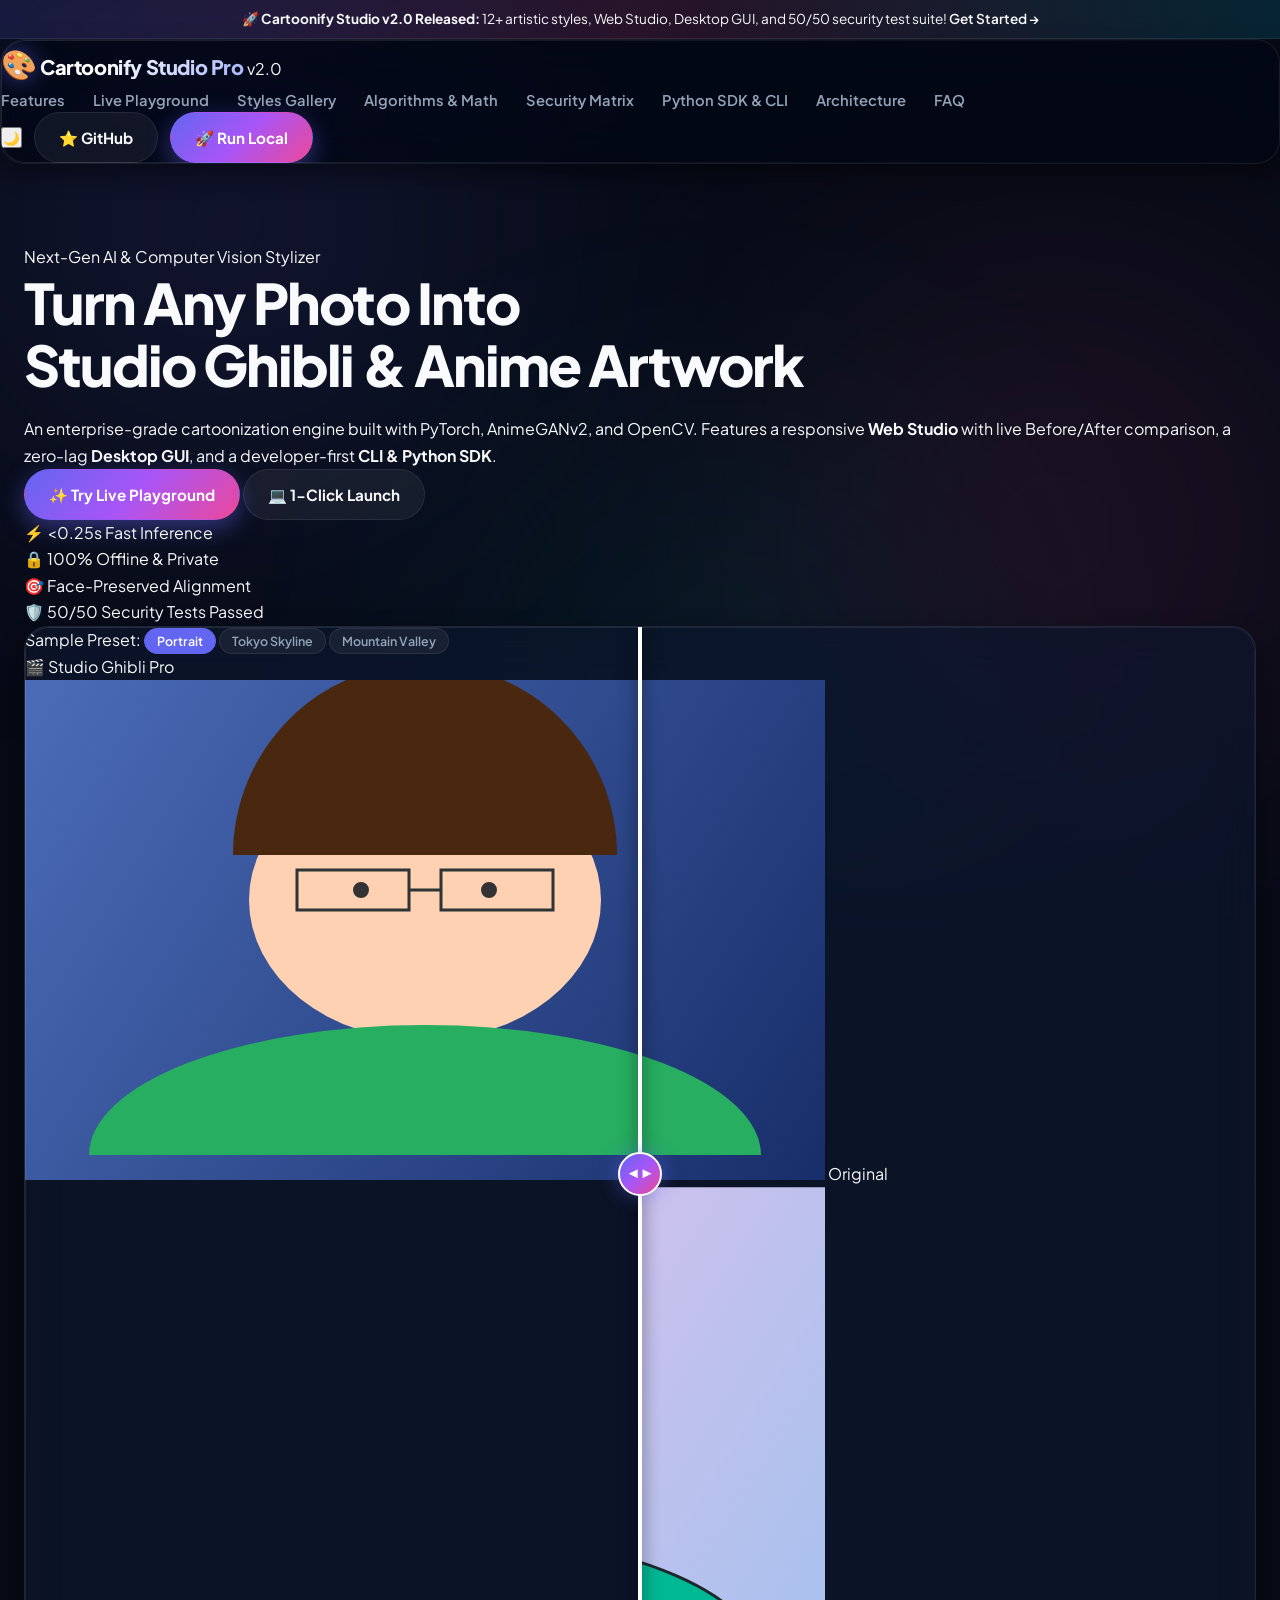
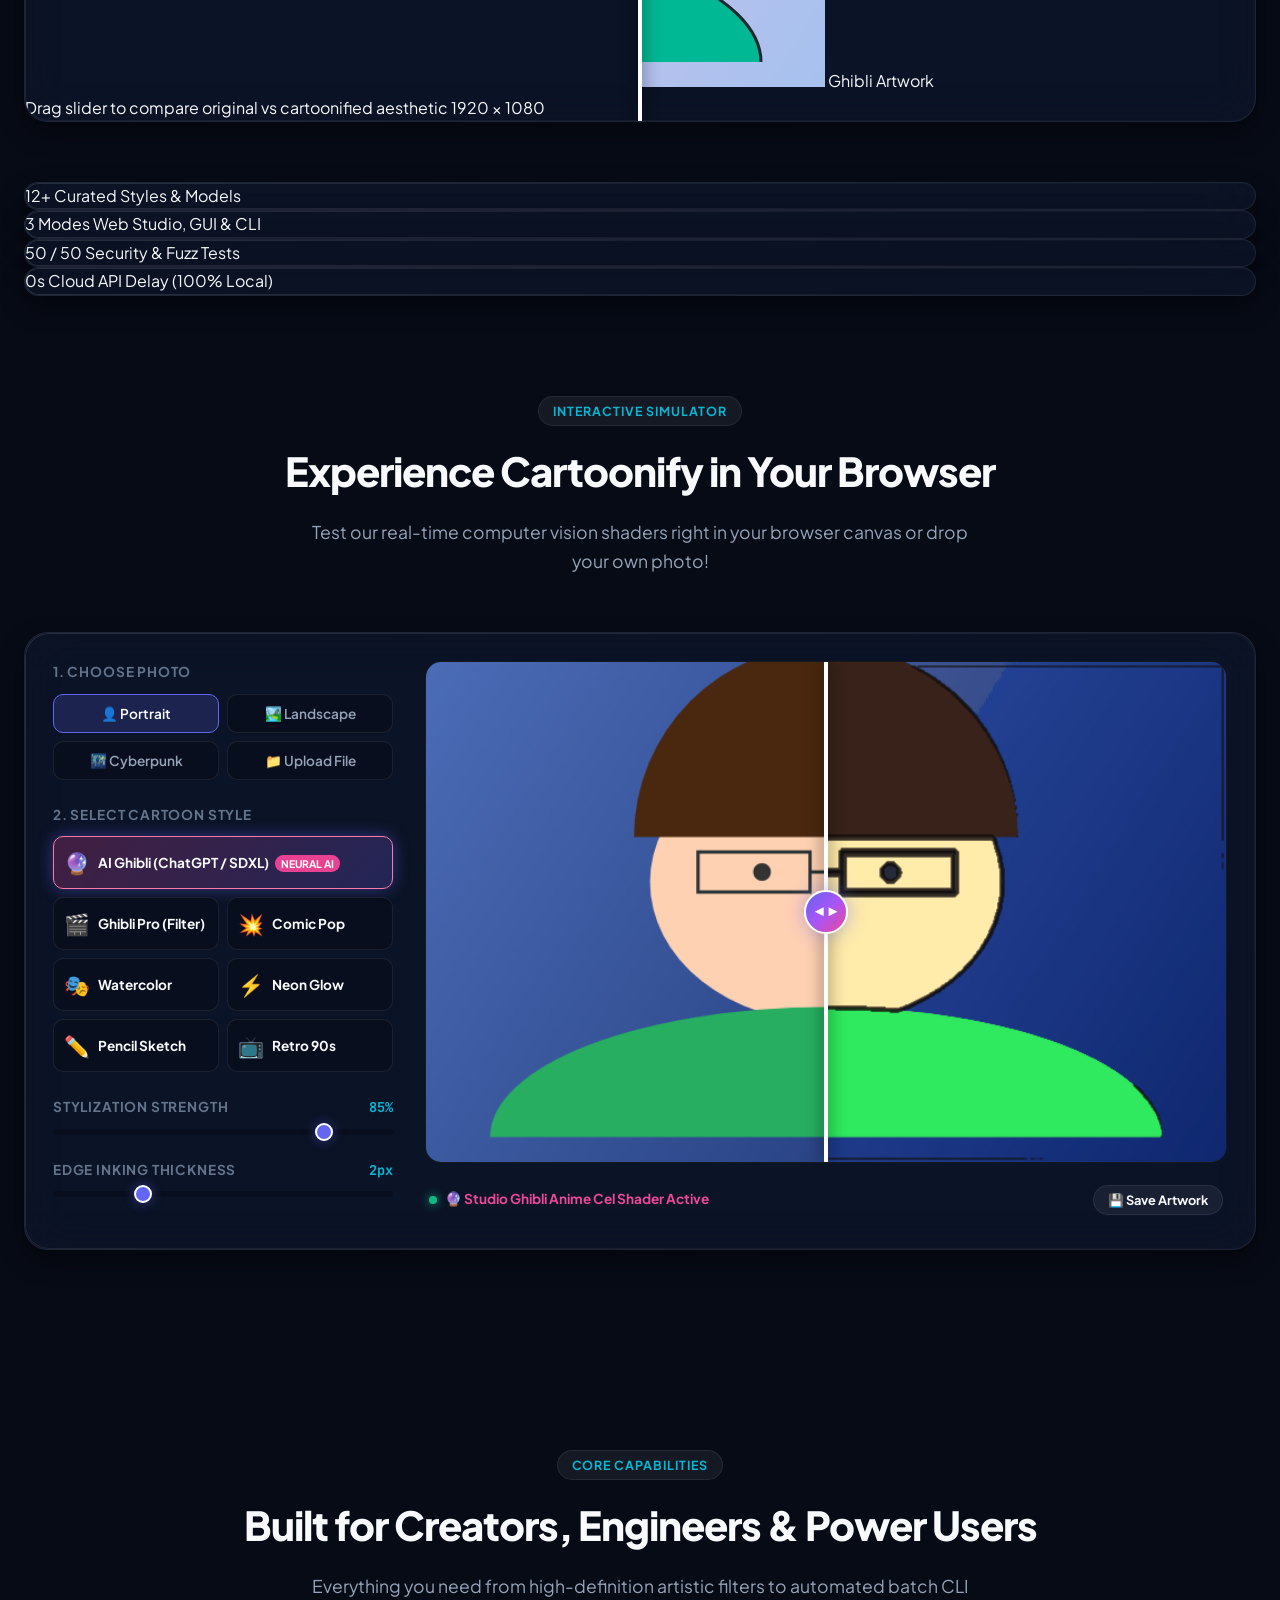
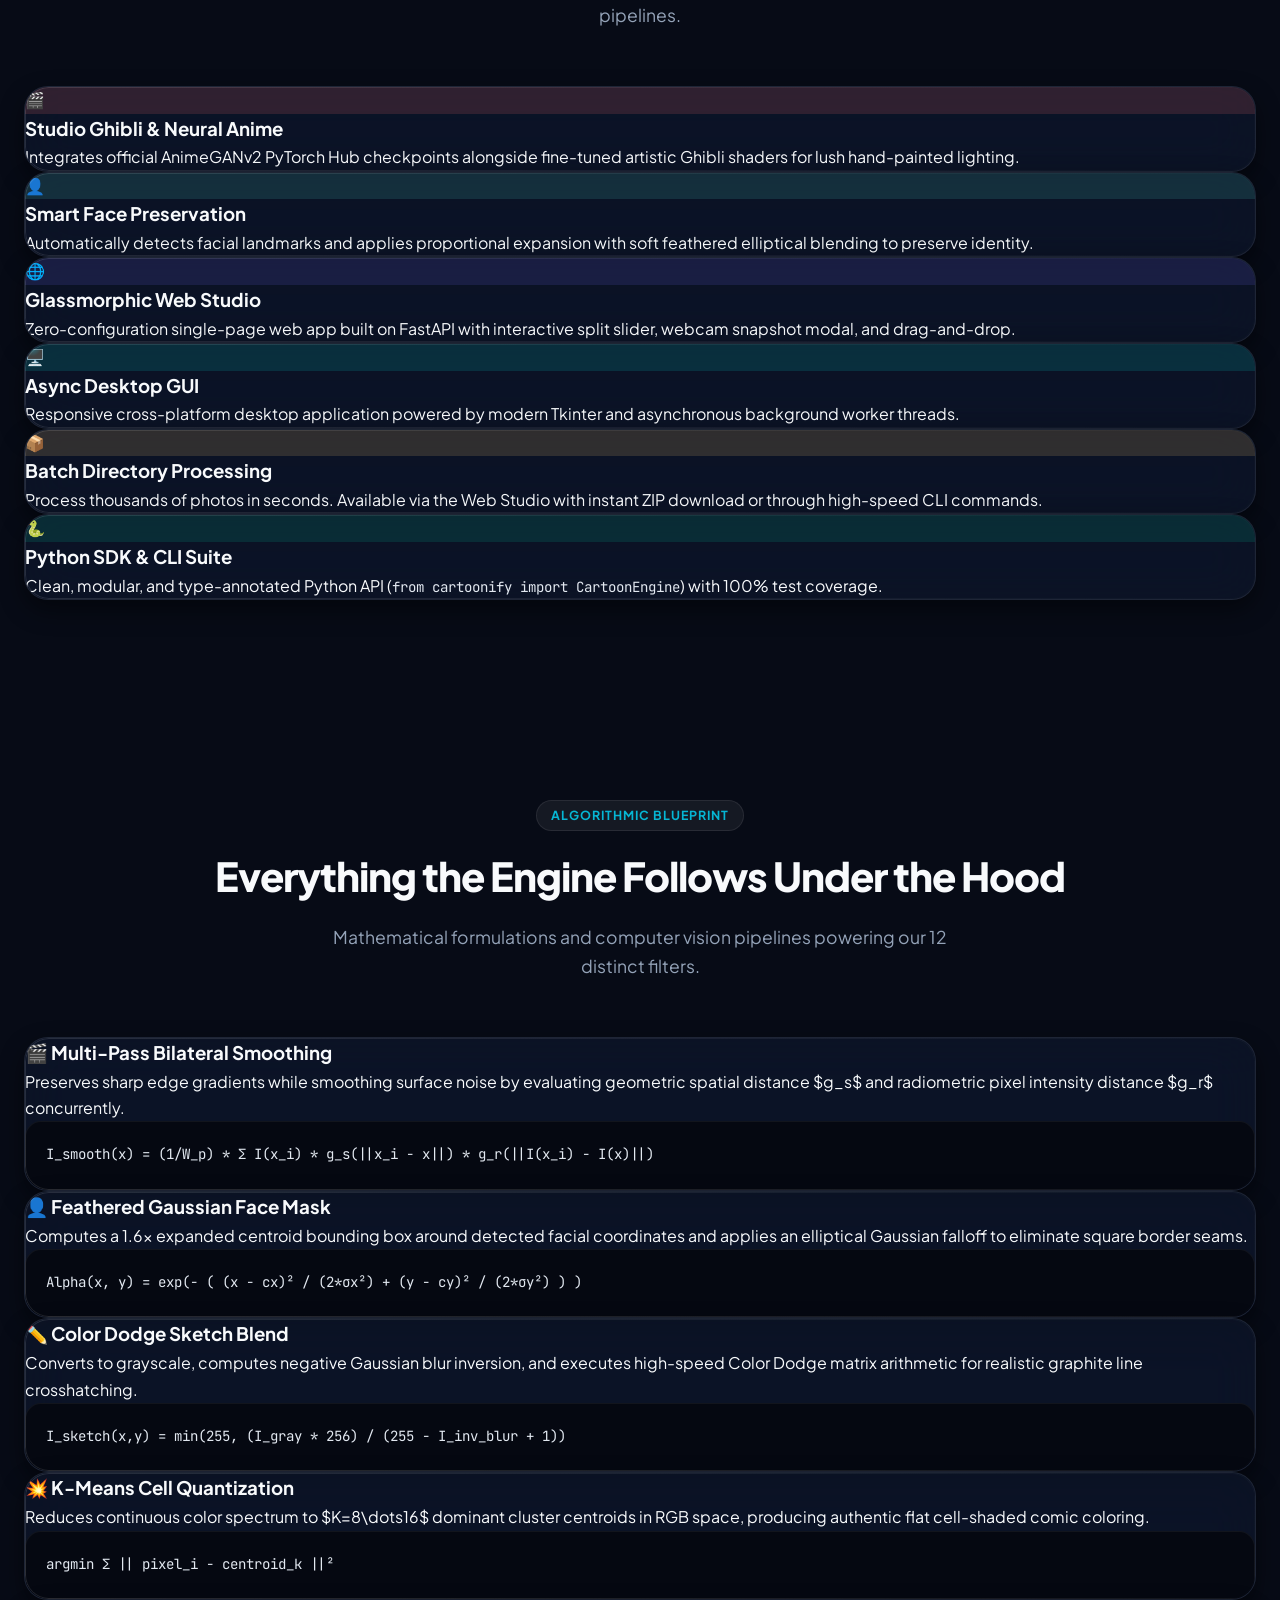
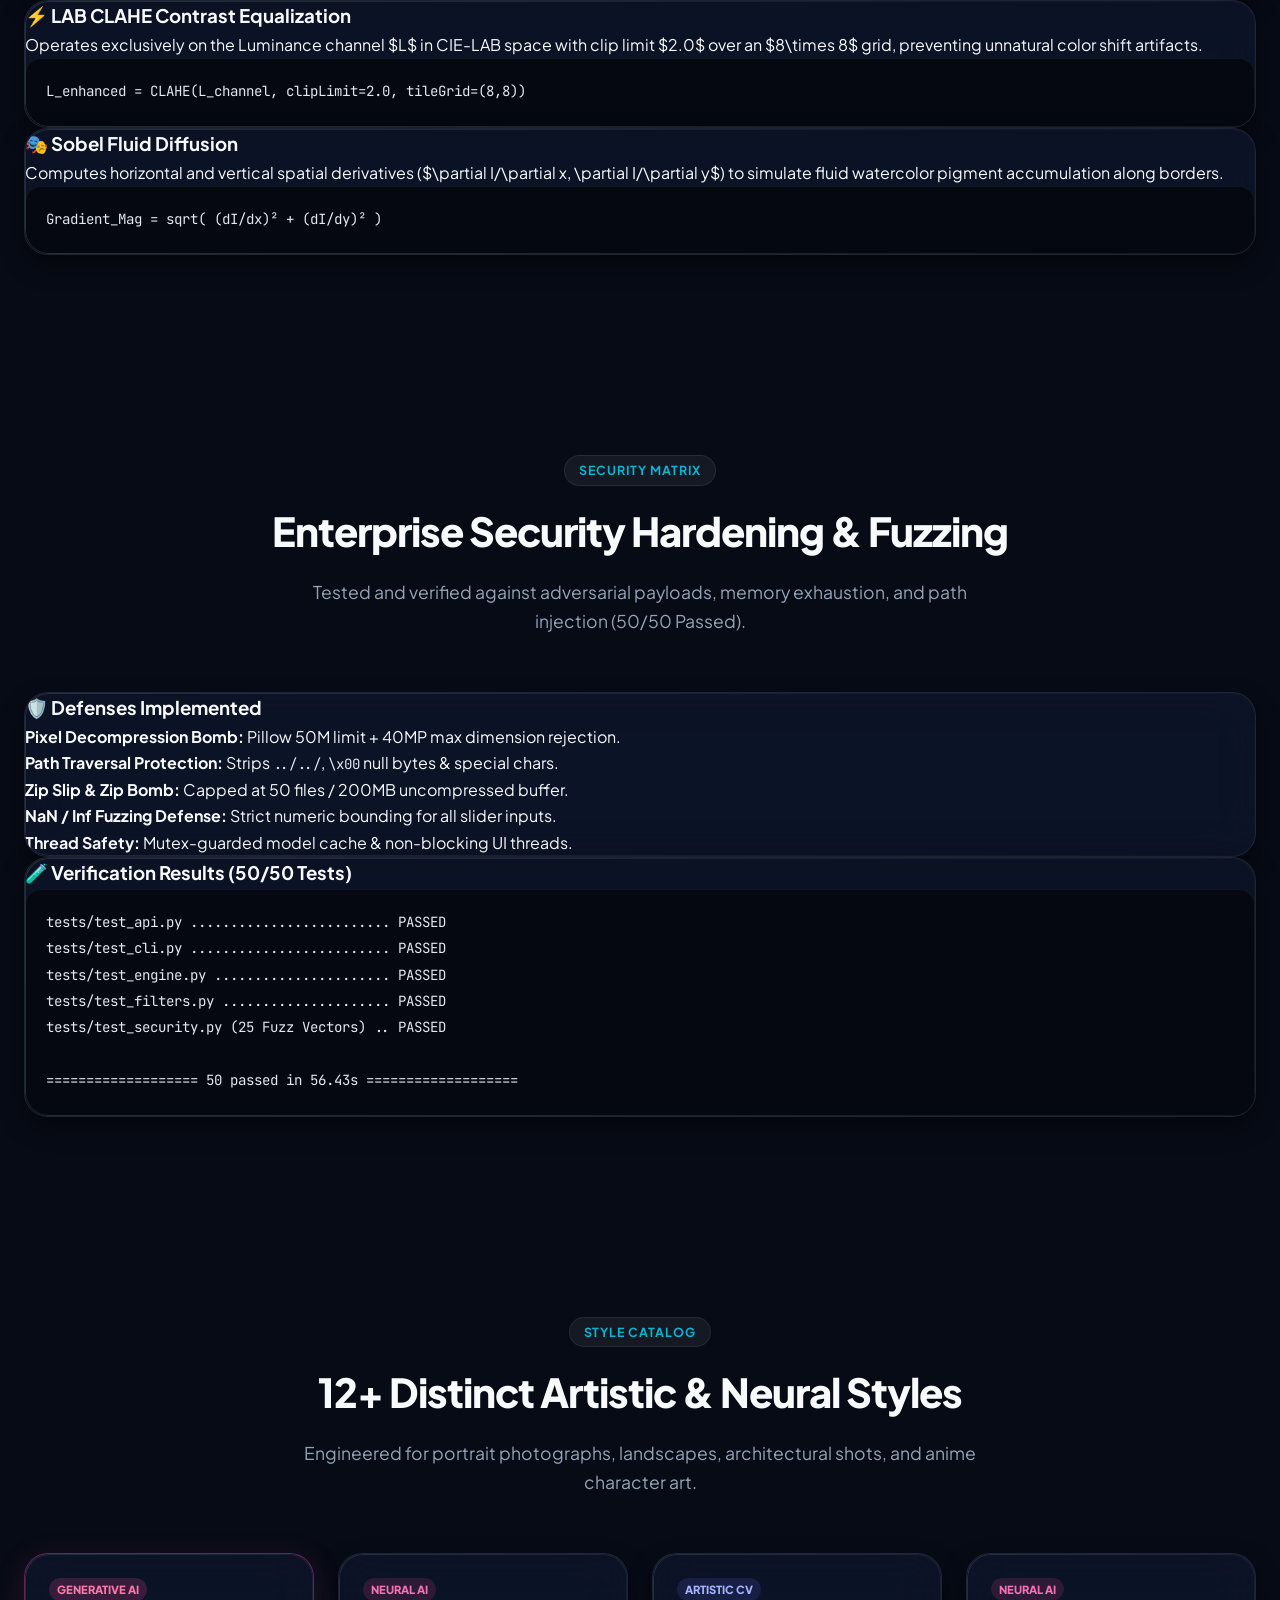
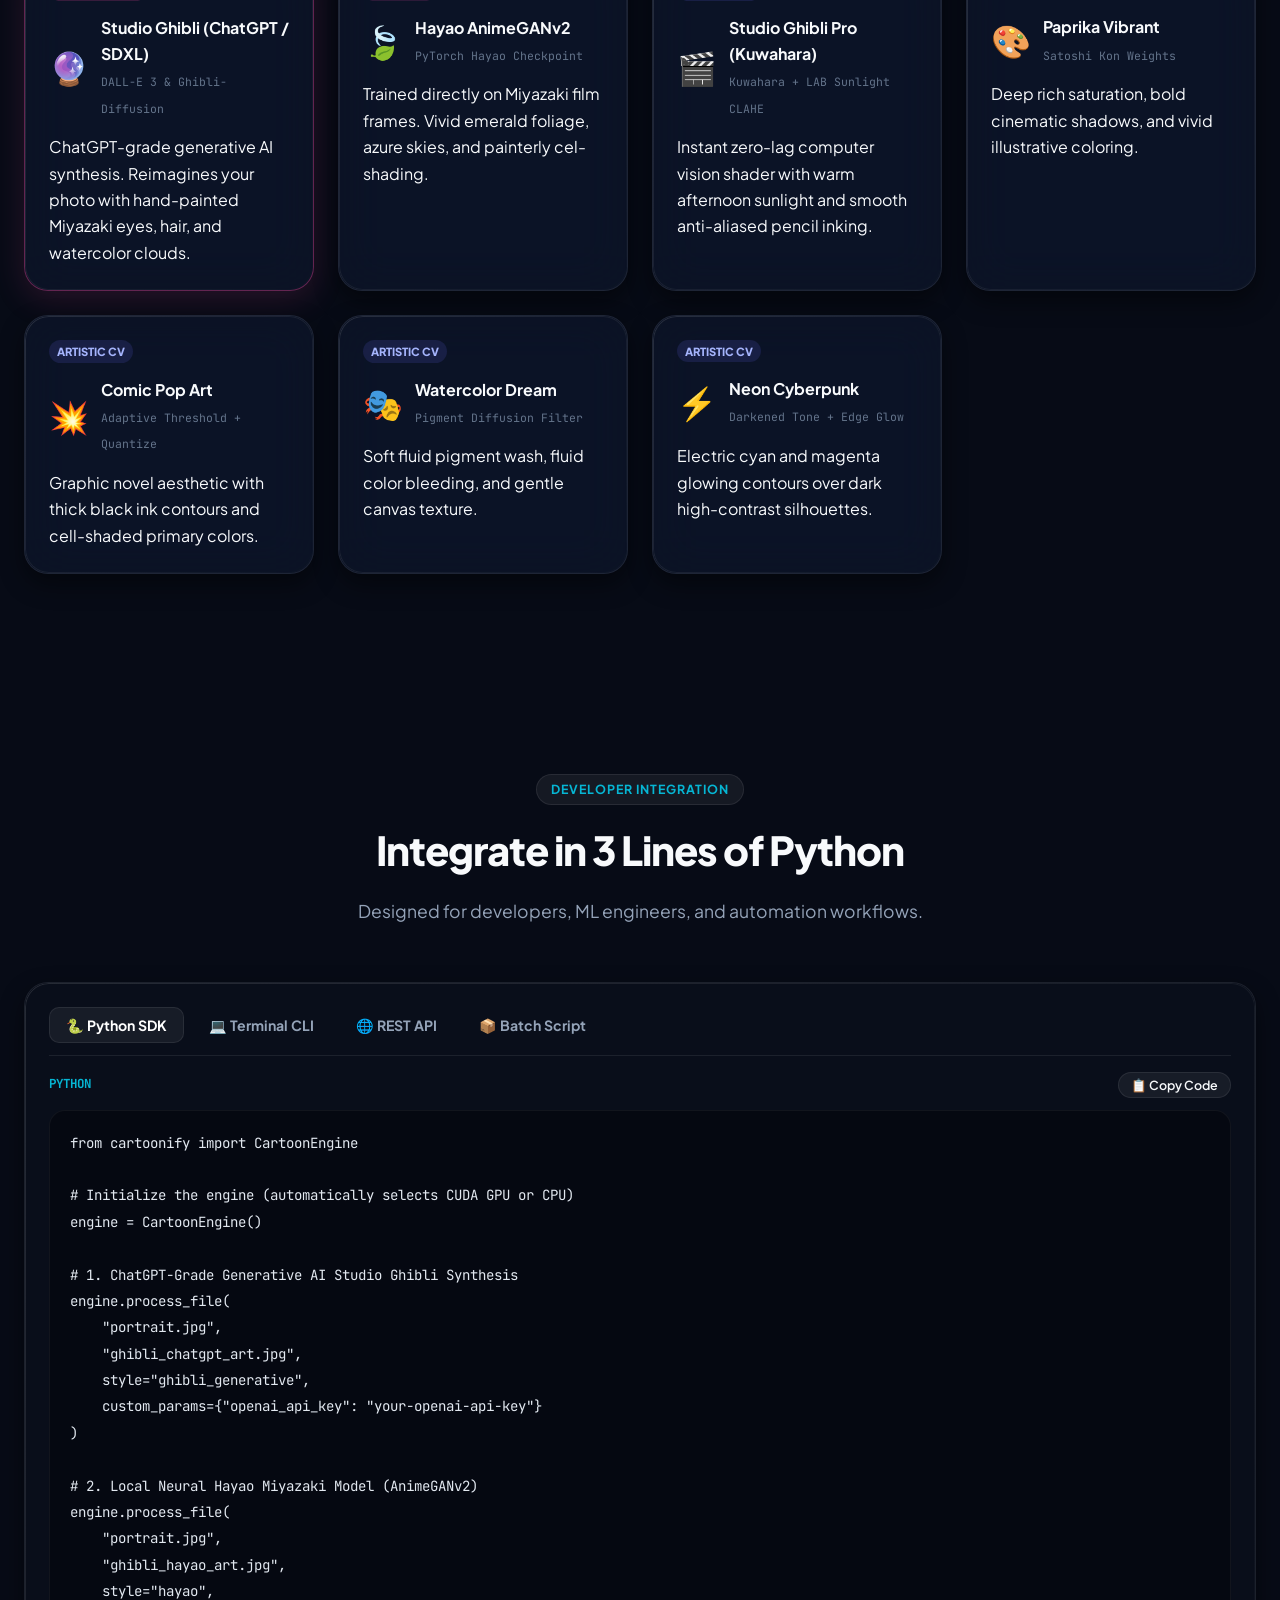
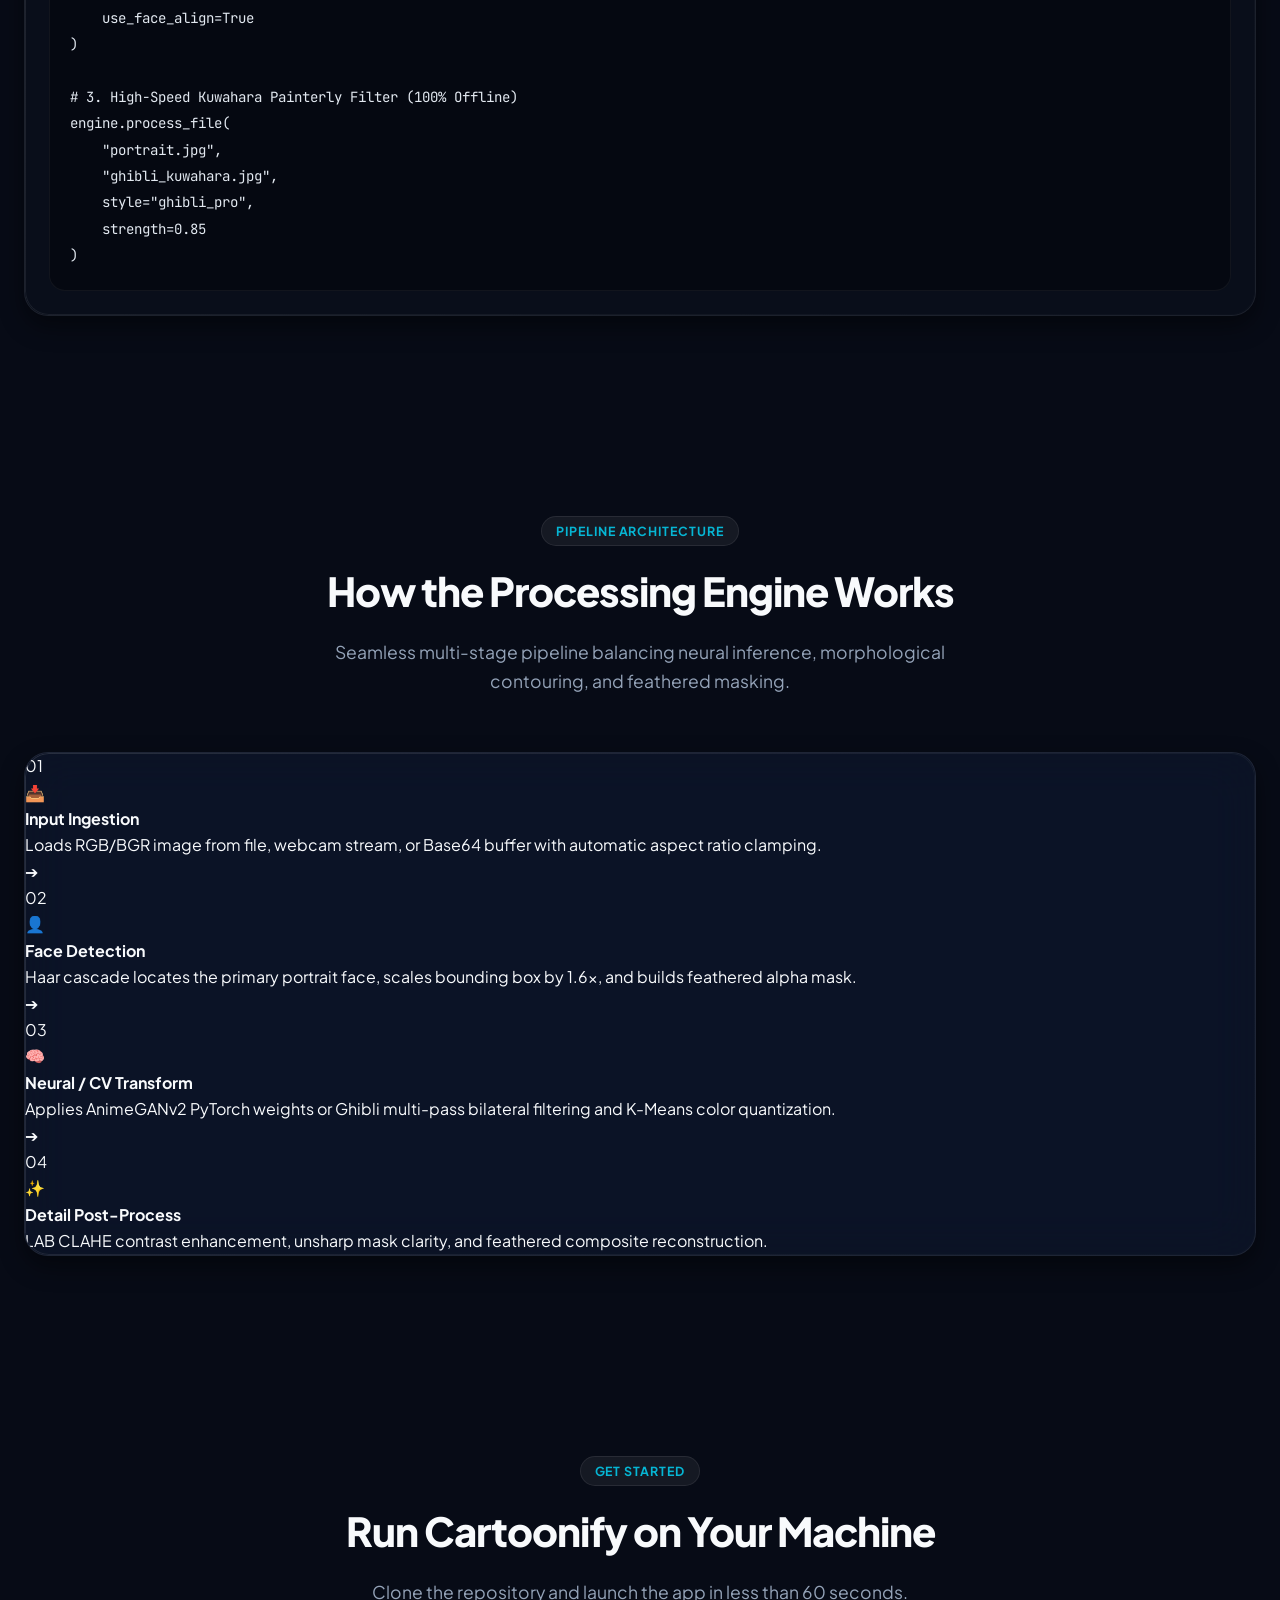
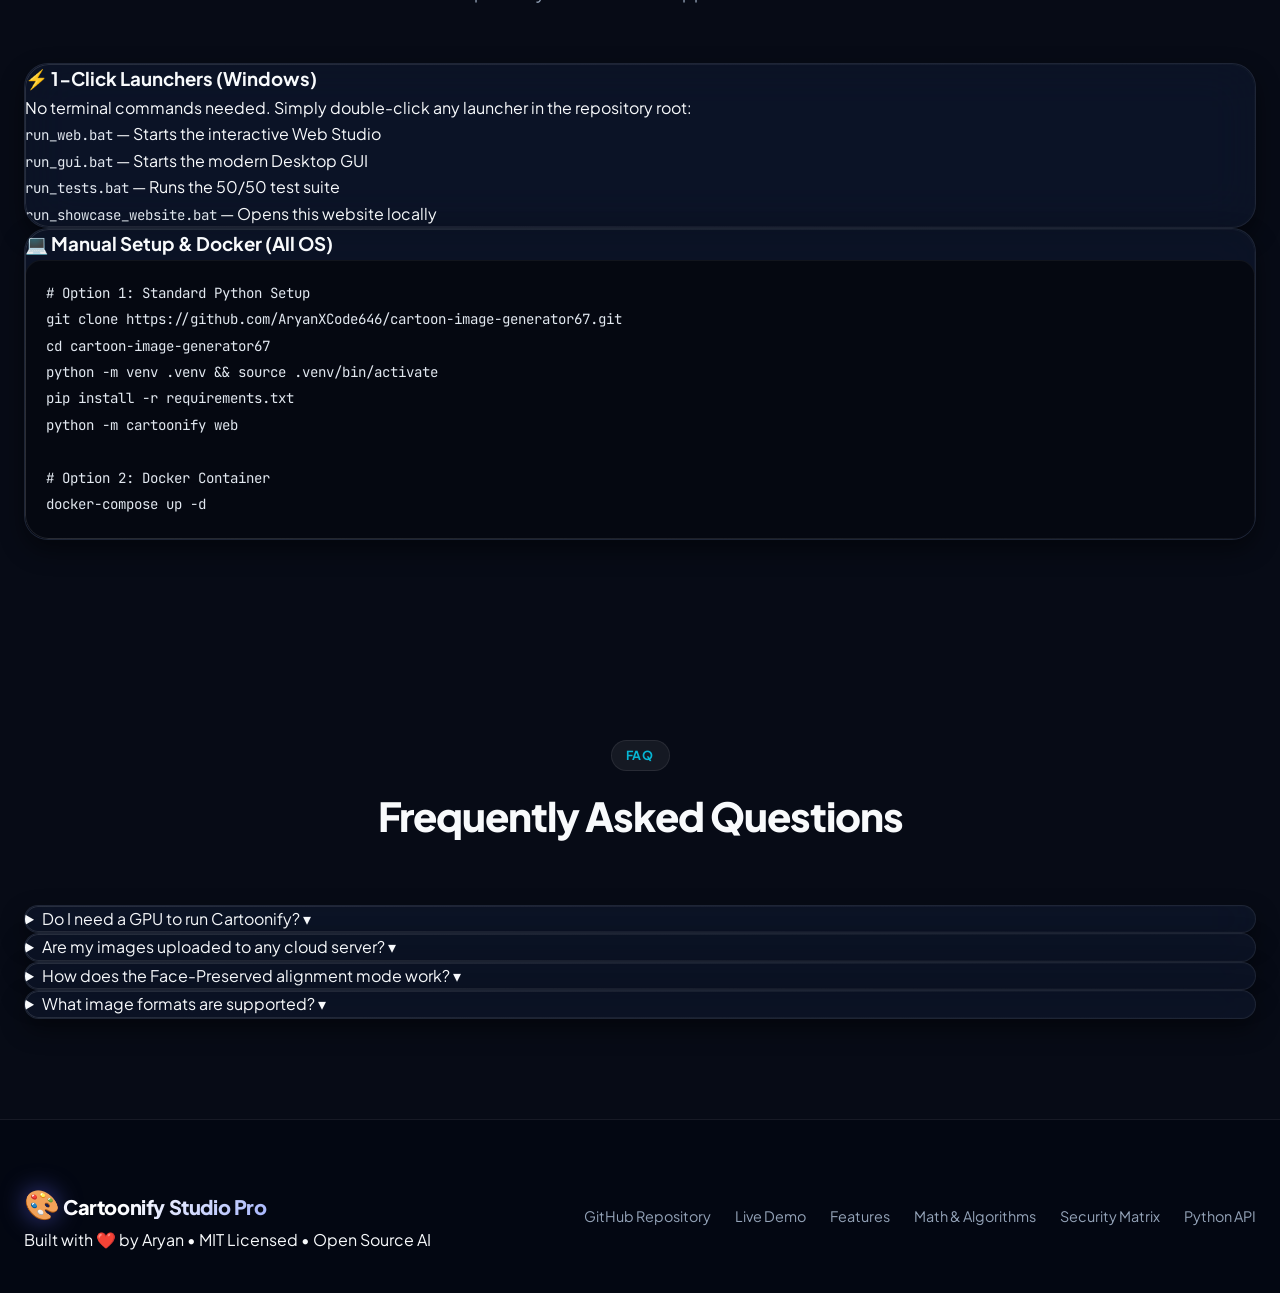
==== commit 612b1686: "feat: deploy 3-tier anime cel shader and calligraphic inking engine to docs" ====
--- a/index.html
+++ b/index.html
@@ -5,7 +5,7 @@
   <meta name="viewport" content="width=device-width, initial-scale=1.0">
   <title>Cartoonify Studio Pro — AI & Computer Vision Image Cartoonization Suite</title>
   <meta name="description" content="Production-ready AI & Computer Vision cartoonization suite featuring Studio Ghibli, AnimeGANv2, Comic Pop Art, and Watercolor filters with Web Studio, Desktop GUI, and Python SDK.">
-  <link rel="stylesheet" href="style.css?v=20260830_pro_ui">
+  <link rel="stylesheet" href="style.css?v=20260830_final_masterpiece">
   <link rel="preconnect" href="https://fonts.googleapis.com">
   <link rel="preconnect" href="https://fonts.gstatic.com" crossorigin>
   <link href="https://fonts.googleapis.com/css2?family=Plus+Jakarta+Sans:wght@300;400;500;600;700;800&family=JetBrains+Mono:wght@400;500;700&display=swap" rel="stylesheet">
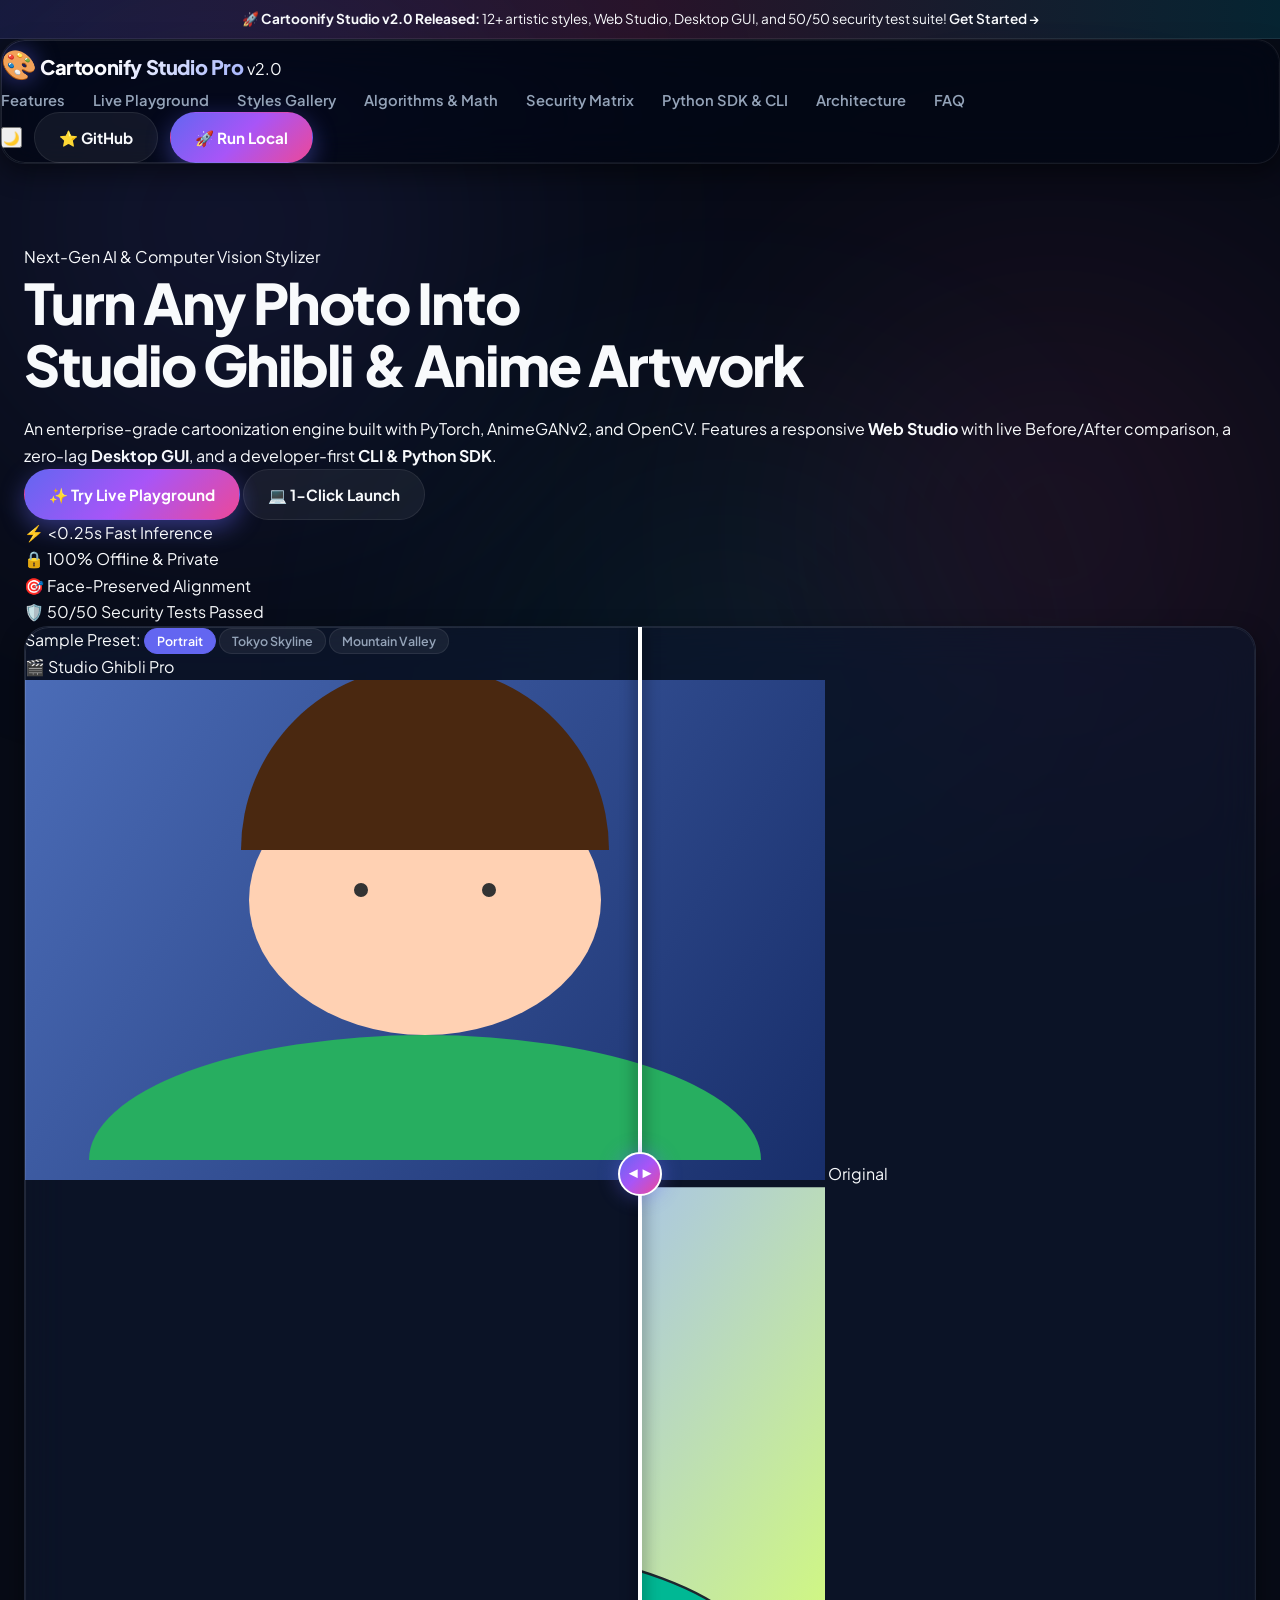
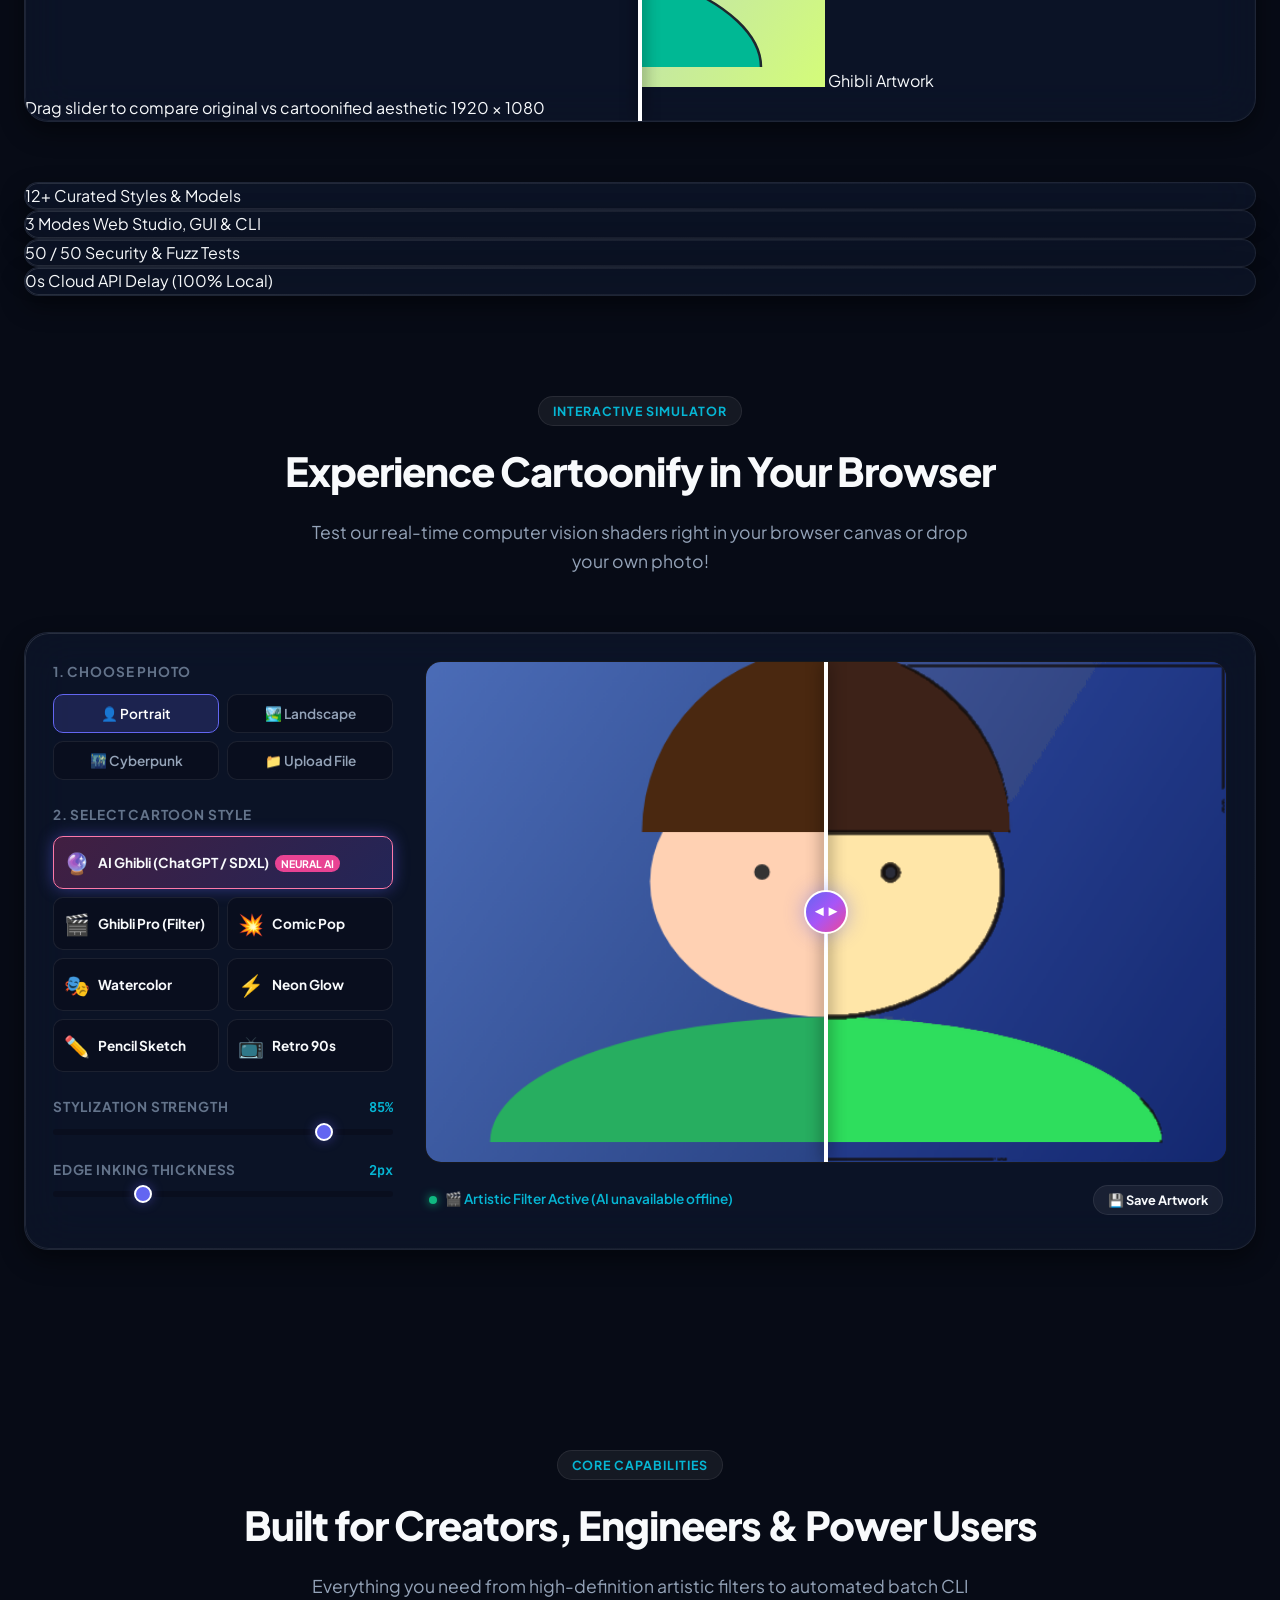
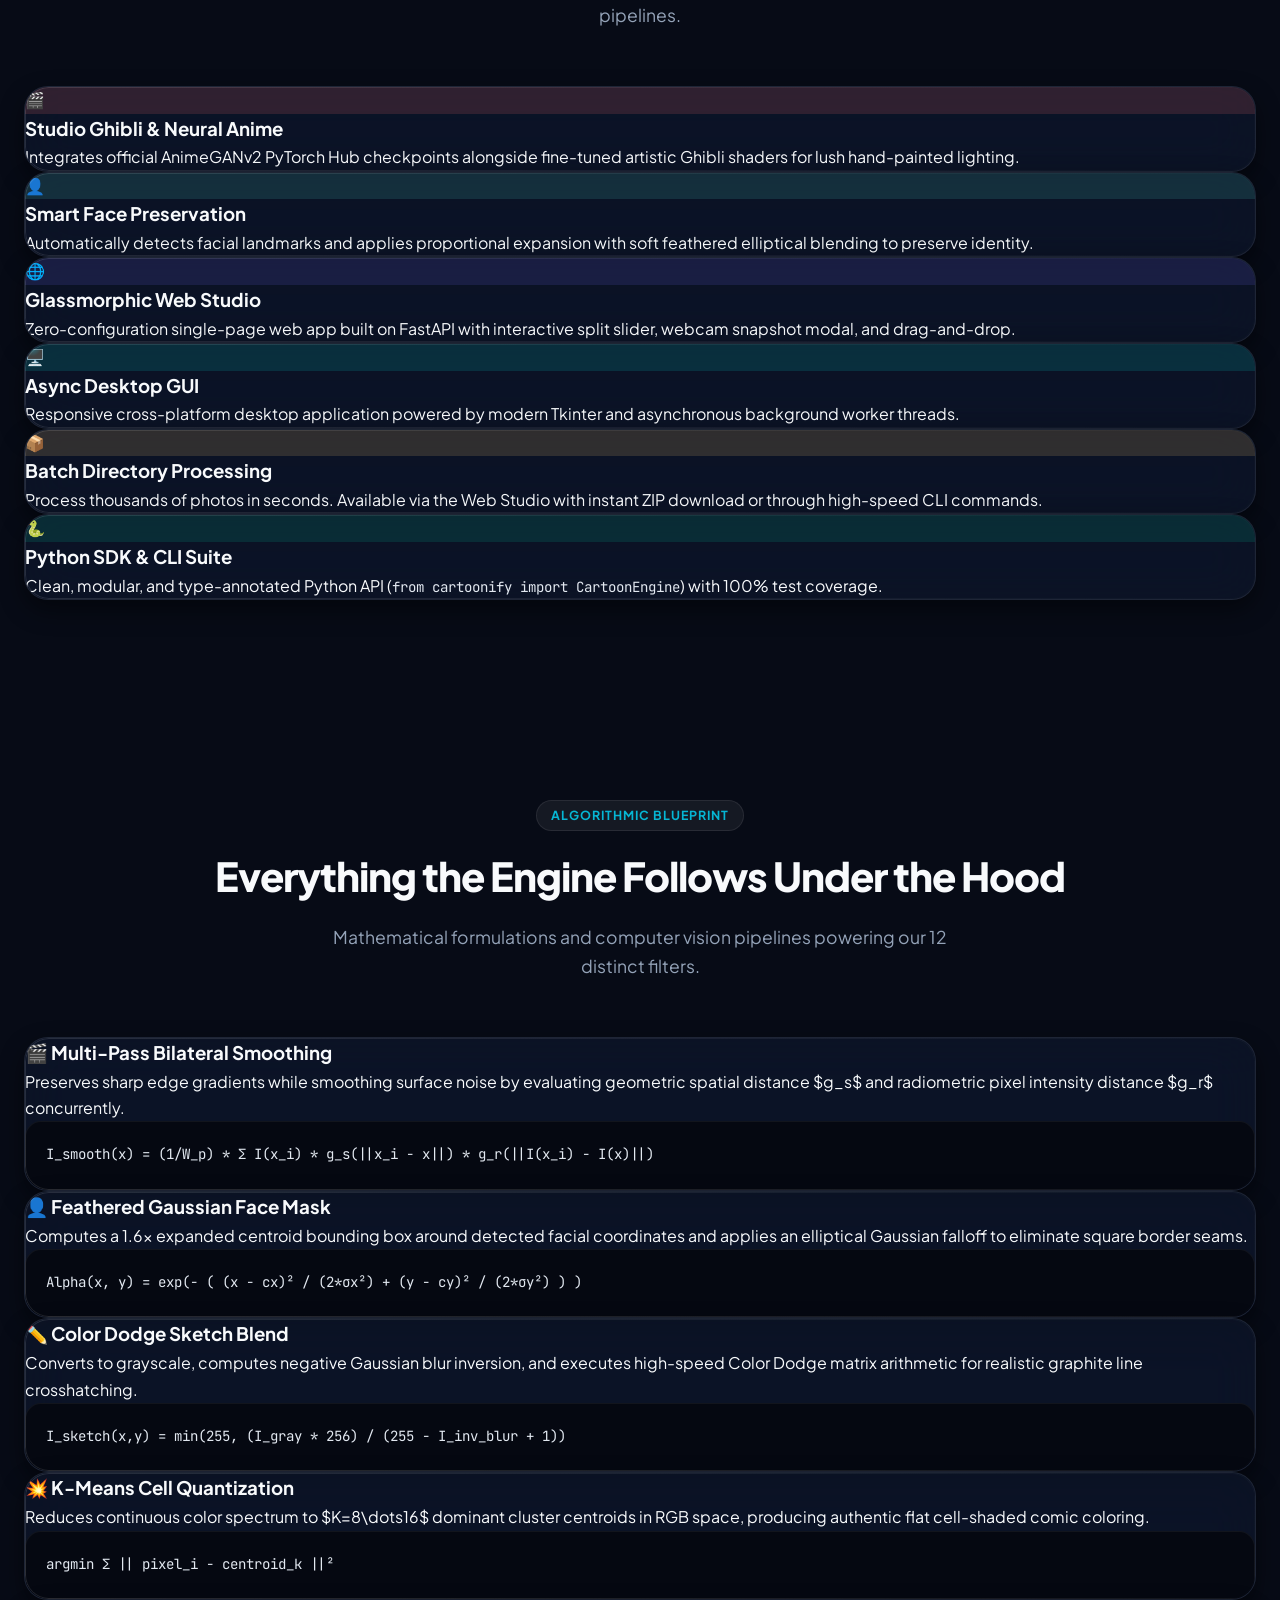
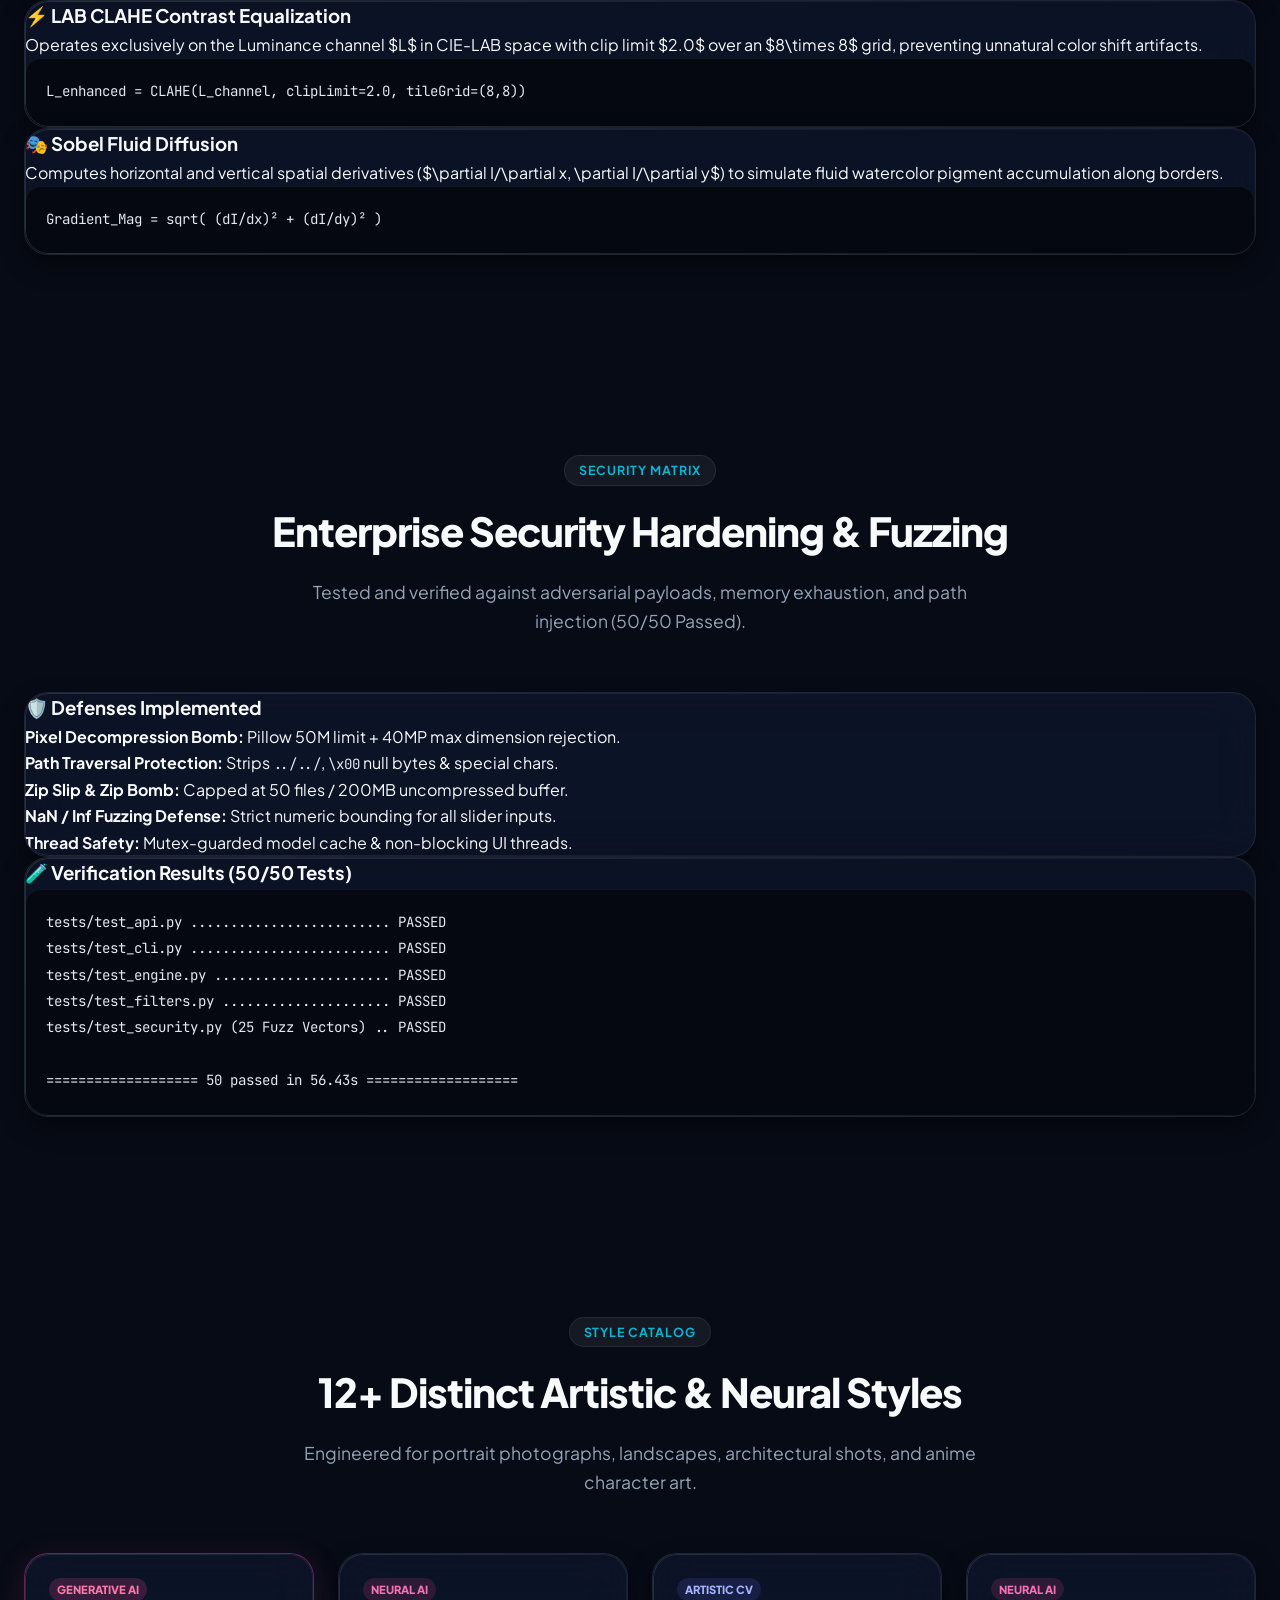
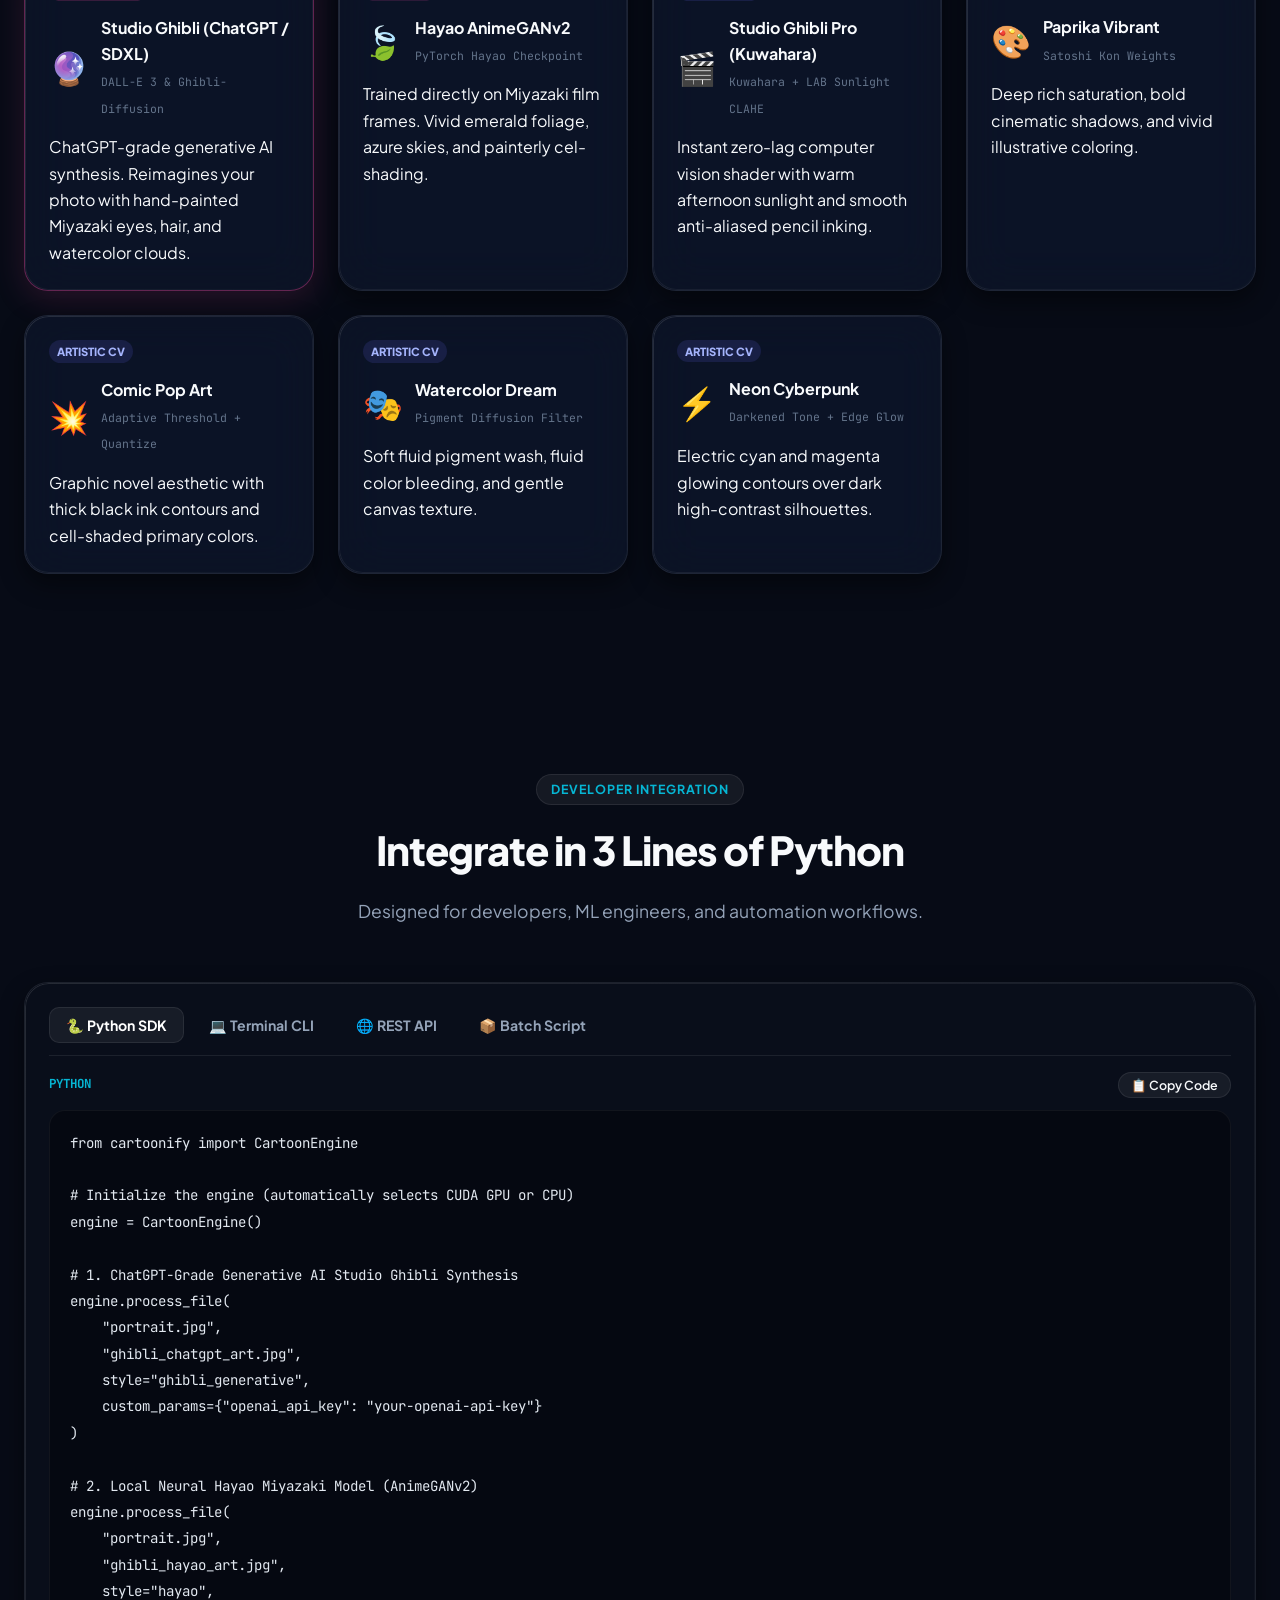
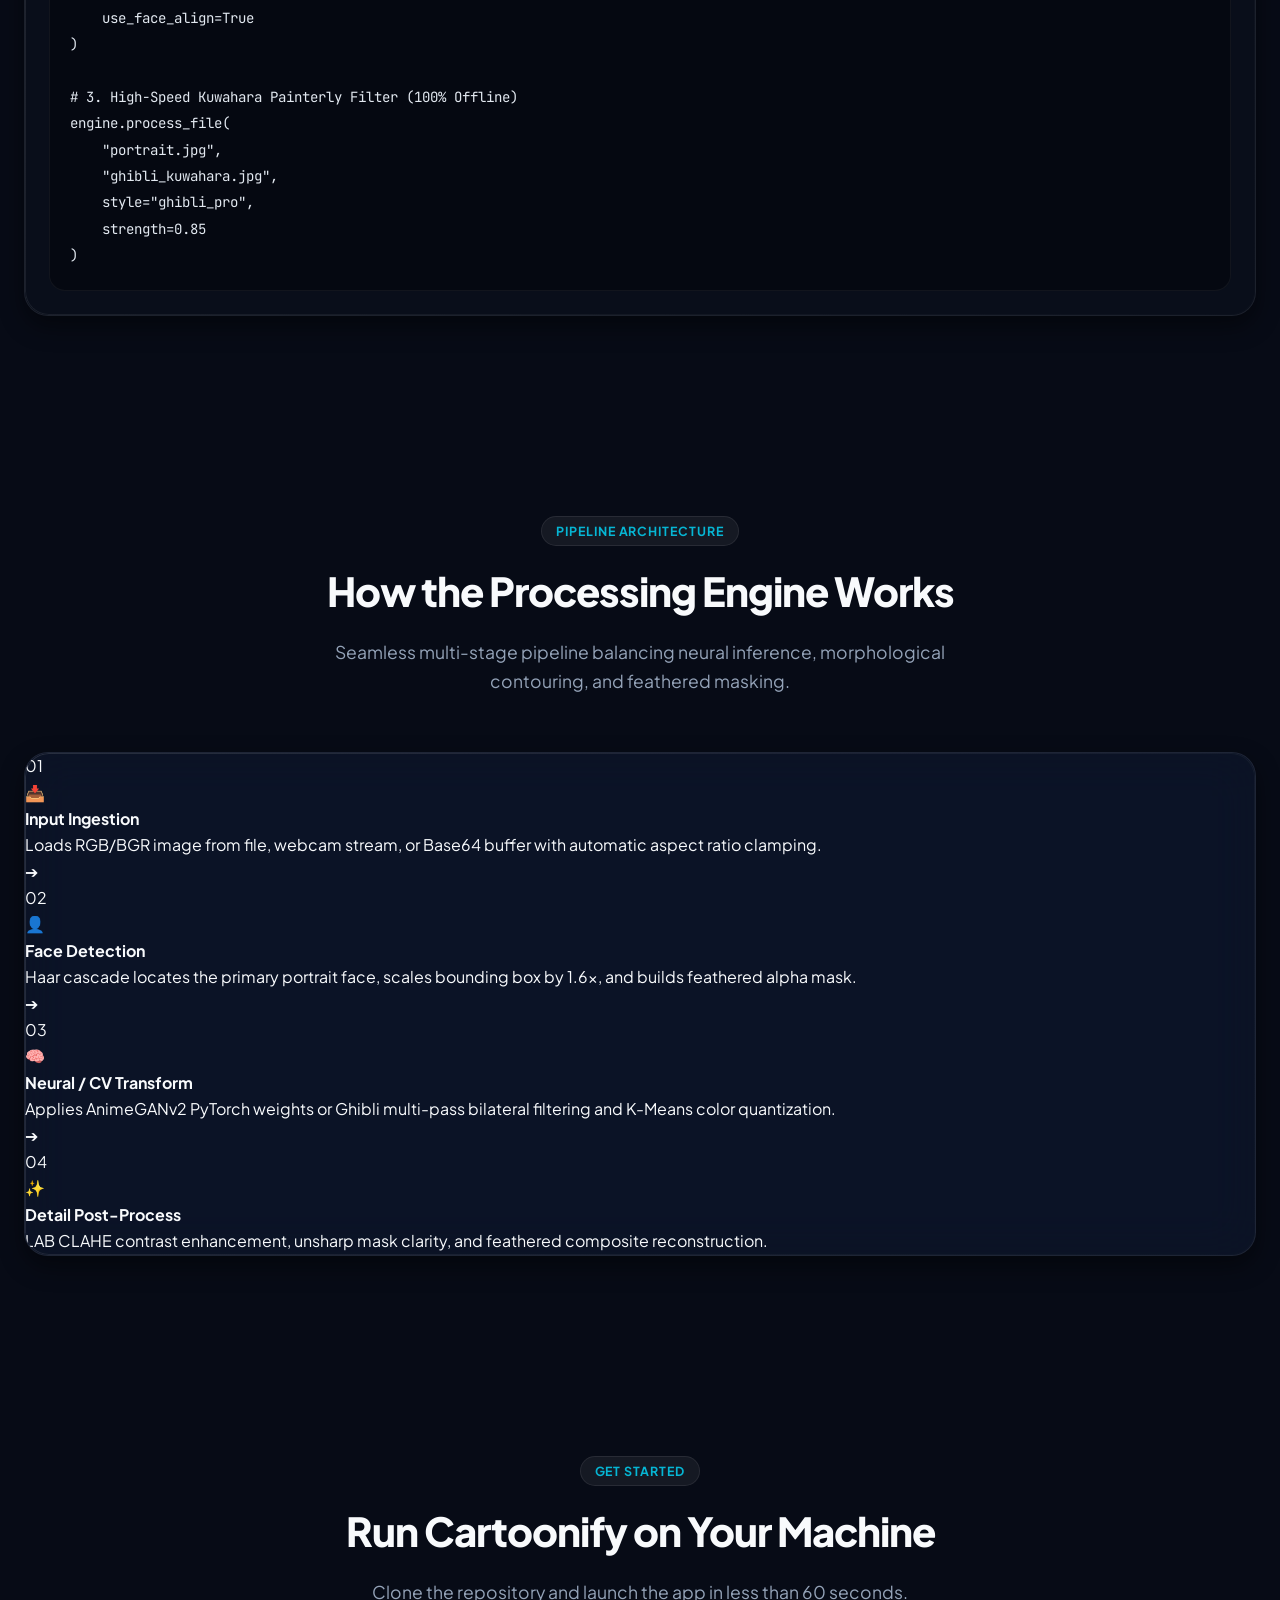
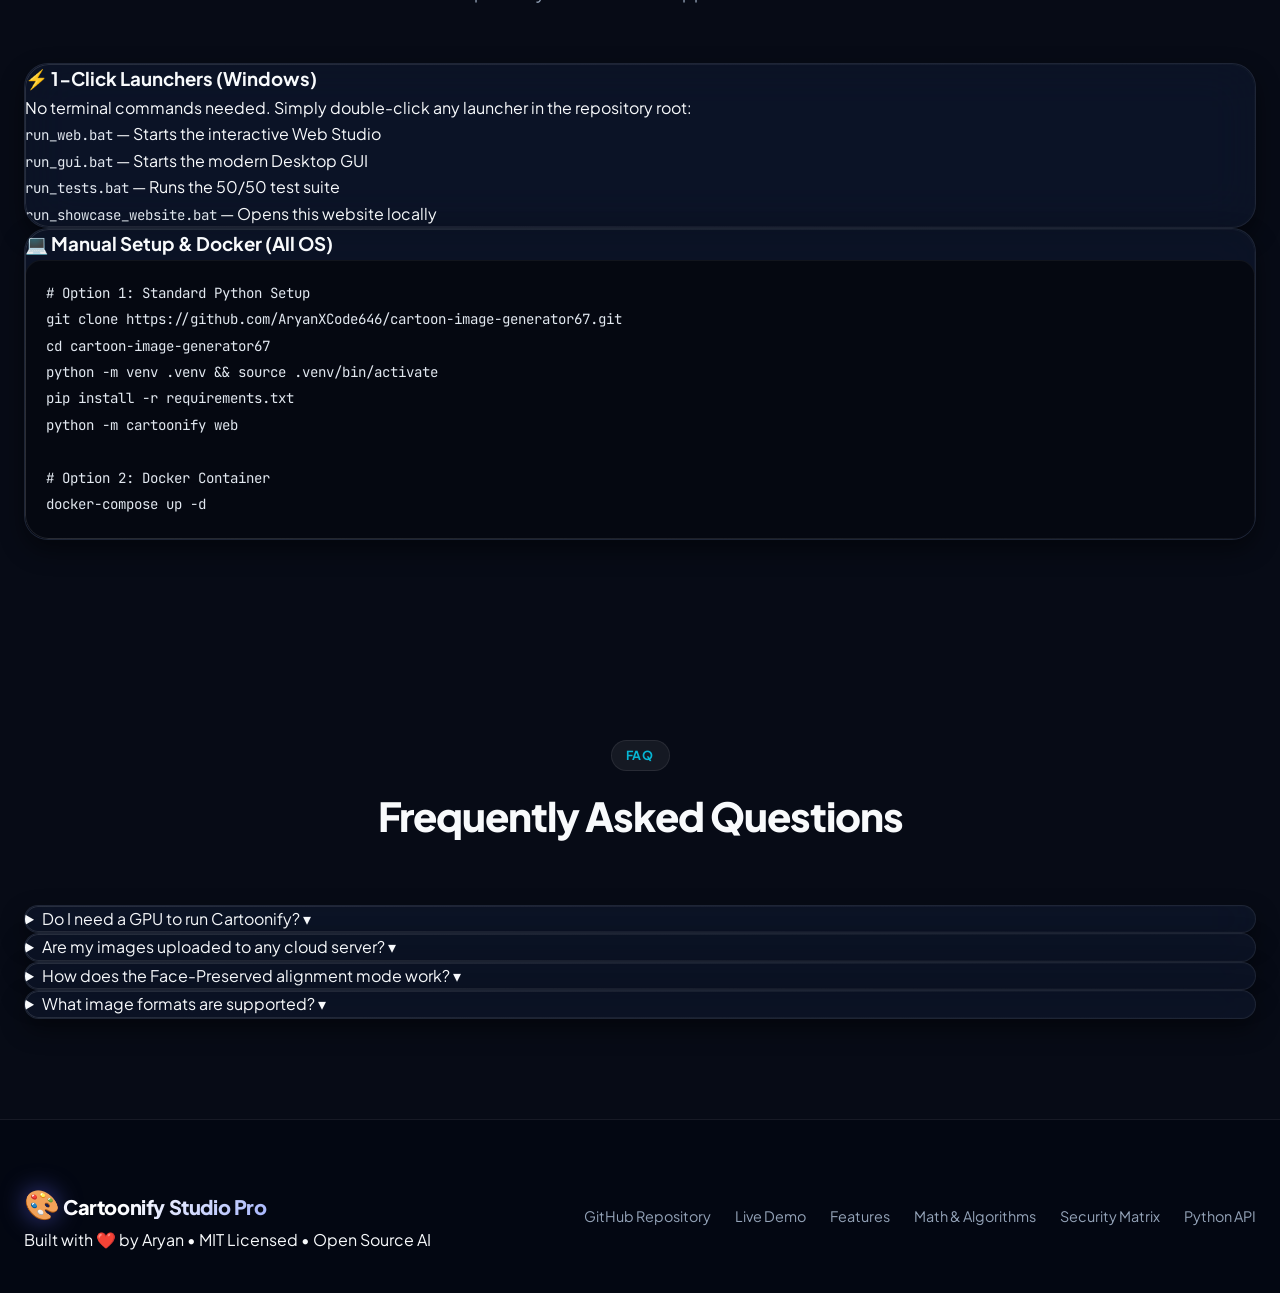
==== commit e0ced6c5: "feat: wire AI Ghibli button to Pollinations.ai Flux model for real generative art" ====
--- a/index.html
+++ b/index.html
@@ -5,7 +5,7 @@
   <meta name="viewport" content="width=device-width, initial-scale=1.0">
   <title>Cartoonify Studio Pro — AI & Computer Vision Image Cartoonization Suite</title>
   <meta name="description" content="Production-ready AI & Computer Vision cartoonization suite featuring Studio Ghibli, AnimeGANv2, Comic Pop Art, and Watercolor filters with Web Studio, Desktop GUI, and Python SDK.">
-  <link rel="stylesheet" href="style.css?v=20260830_final_masterpiece">
+  <link rel="stylesheet" href="style.css?v=20260830_ai_real_v3">
   <link rel="preconnect" href="https://fonts.googleapis.com">
   <link rel="preconnect" href="https://fonts.gstatic.com" crossorigin>
   <link href="https://fonts.googleapis.com/css2?family=Plus+Jakarta+Sans:wght@300;400;500;600;700;800&family=JetBrains+Mono:wght@400;500;700&display=swap" rel="stylesheet">
@@ -815,6 +815,6 @@
     </div>
   </footer>
 
-  <script src="app.js?v=20260830_03"></script>
+  <script src="app.js?v=20260830_ai_real_v3"></script>
 </body>
 </html>
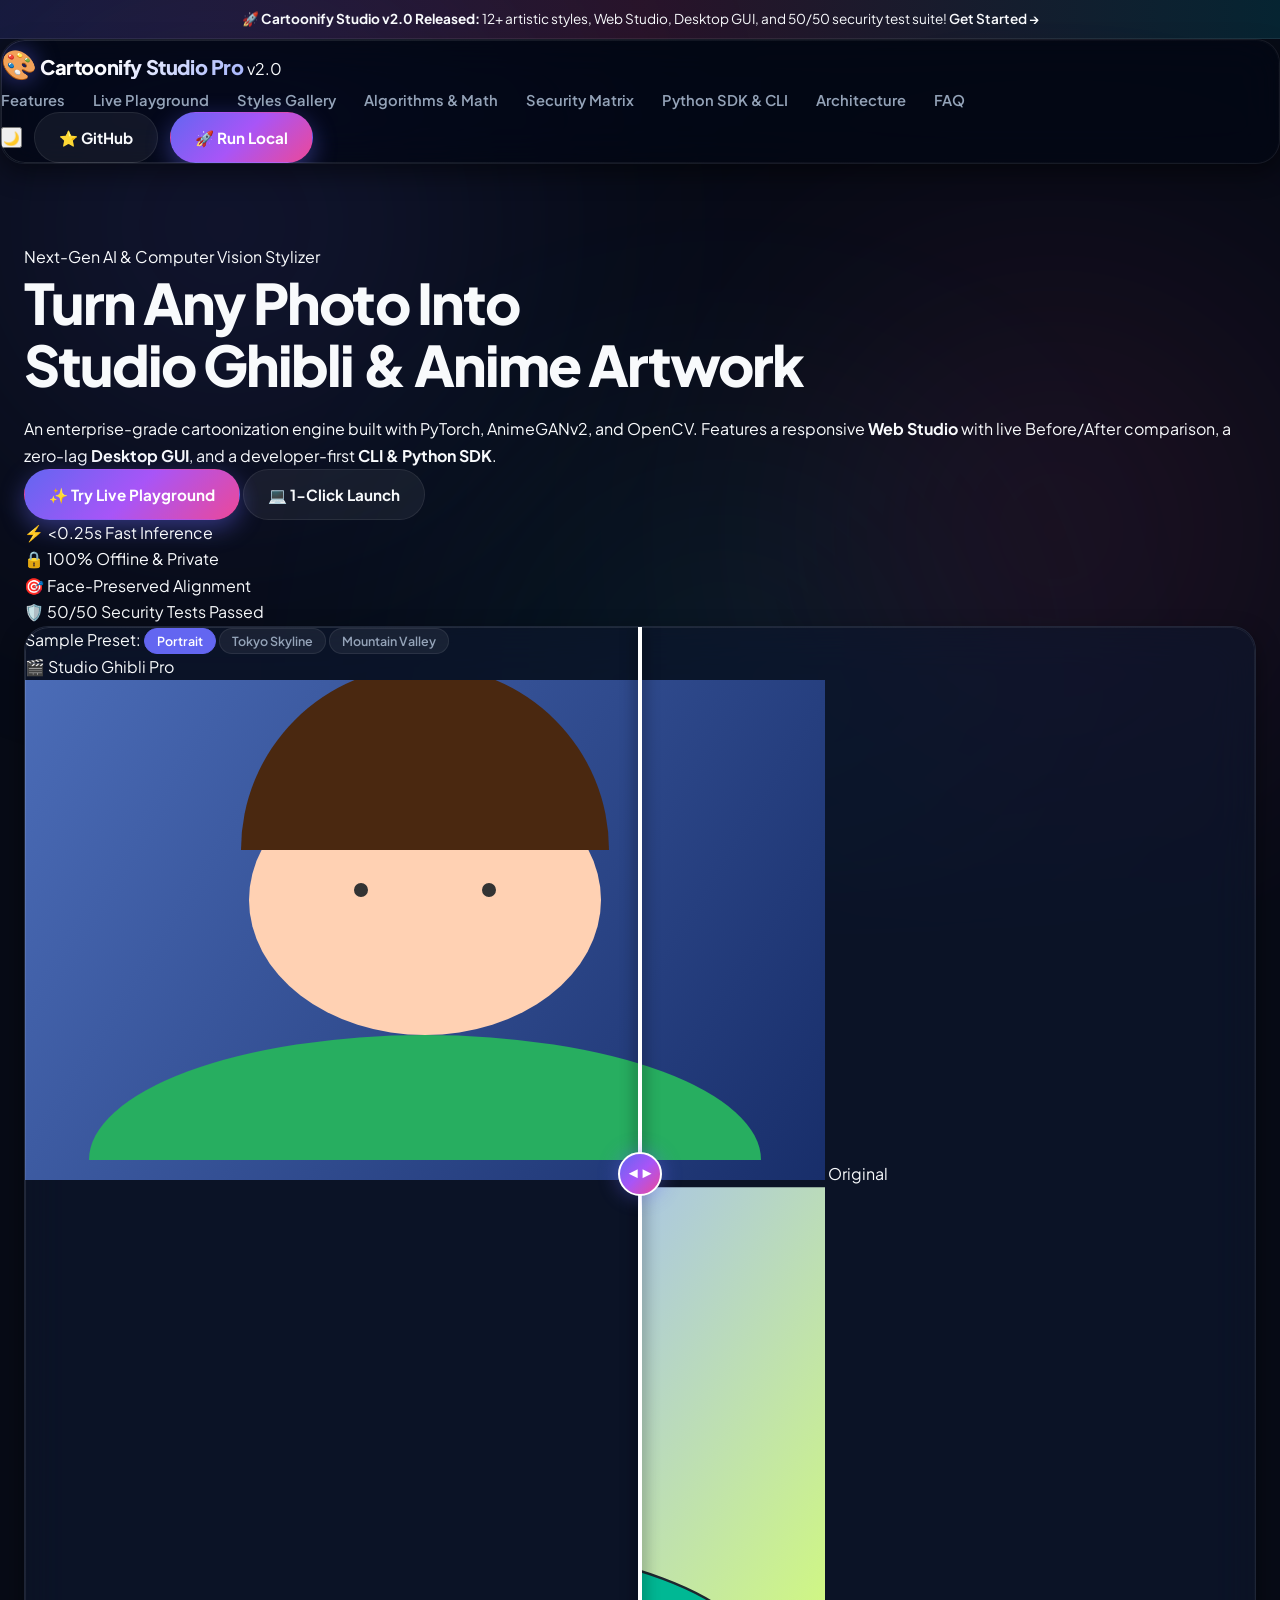
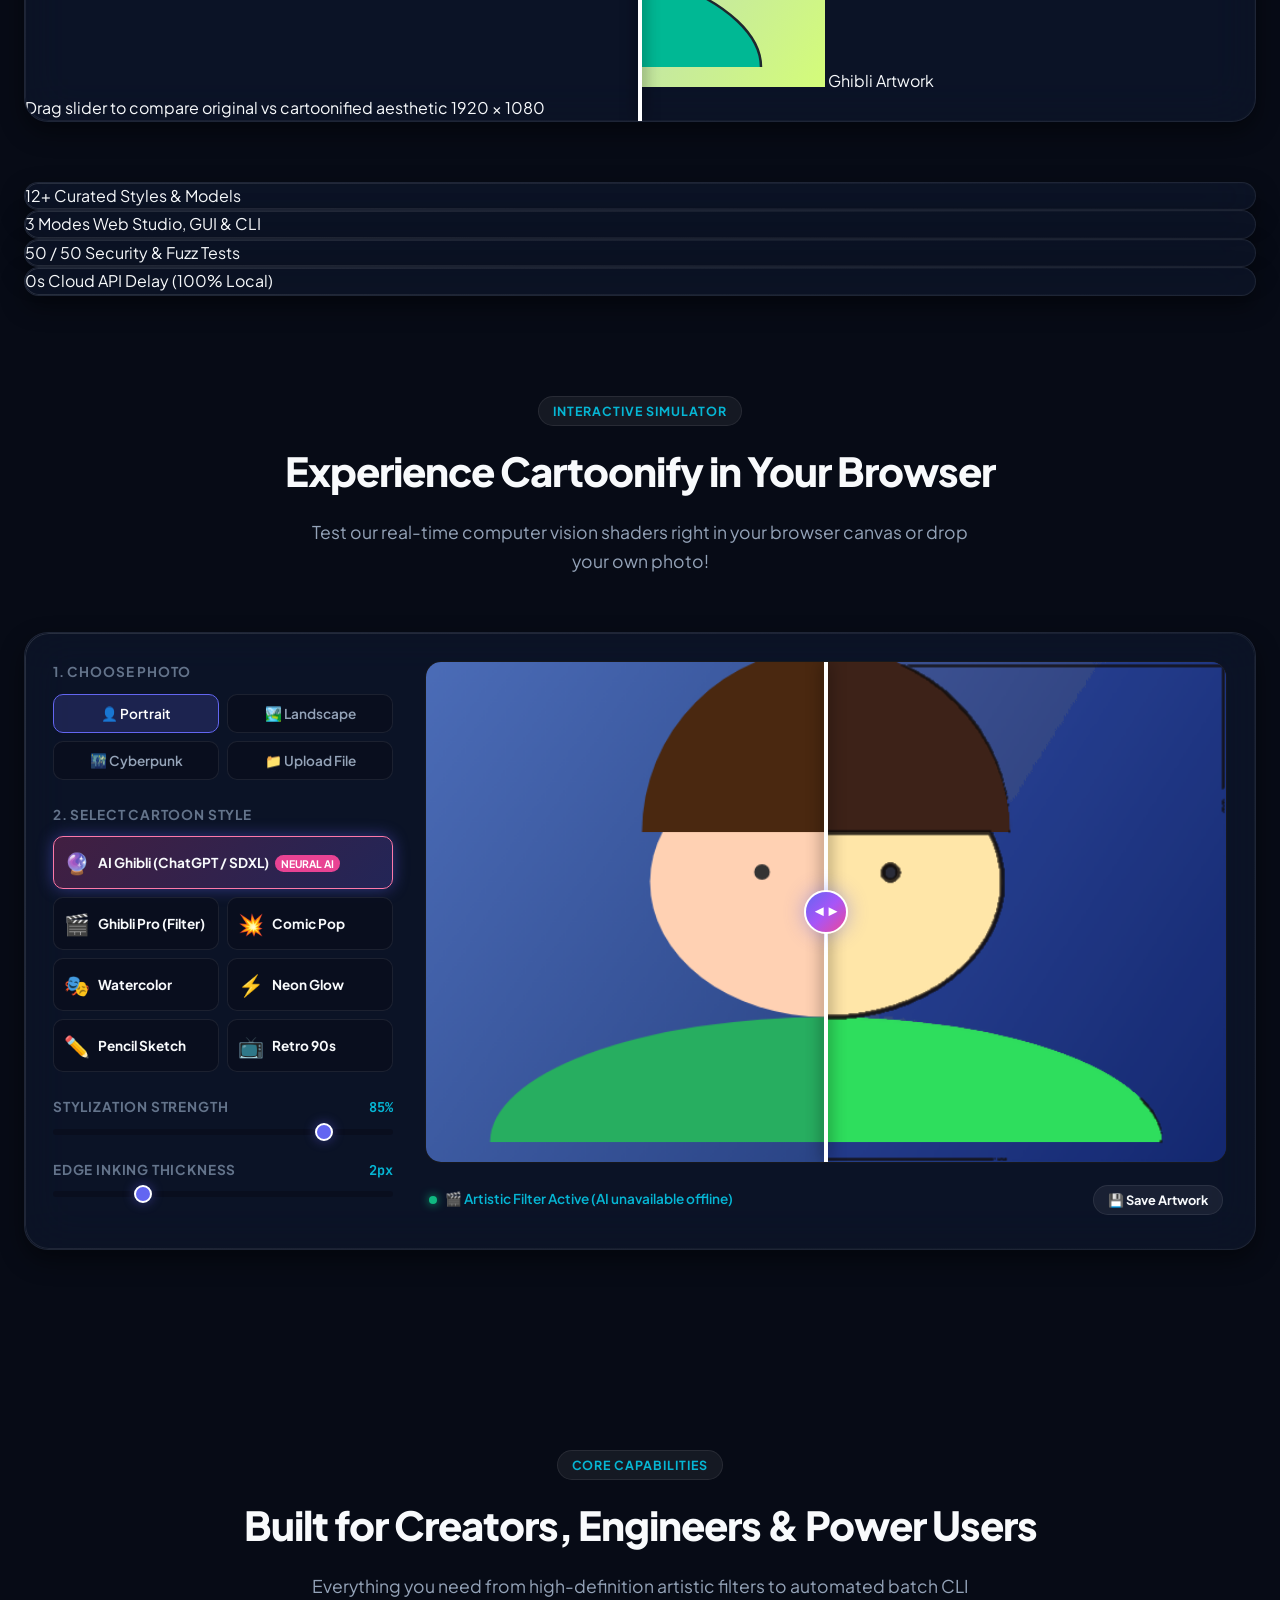
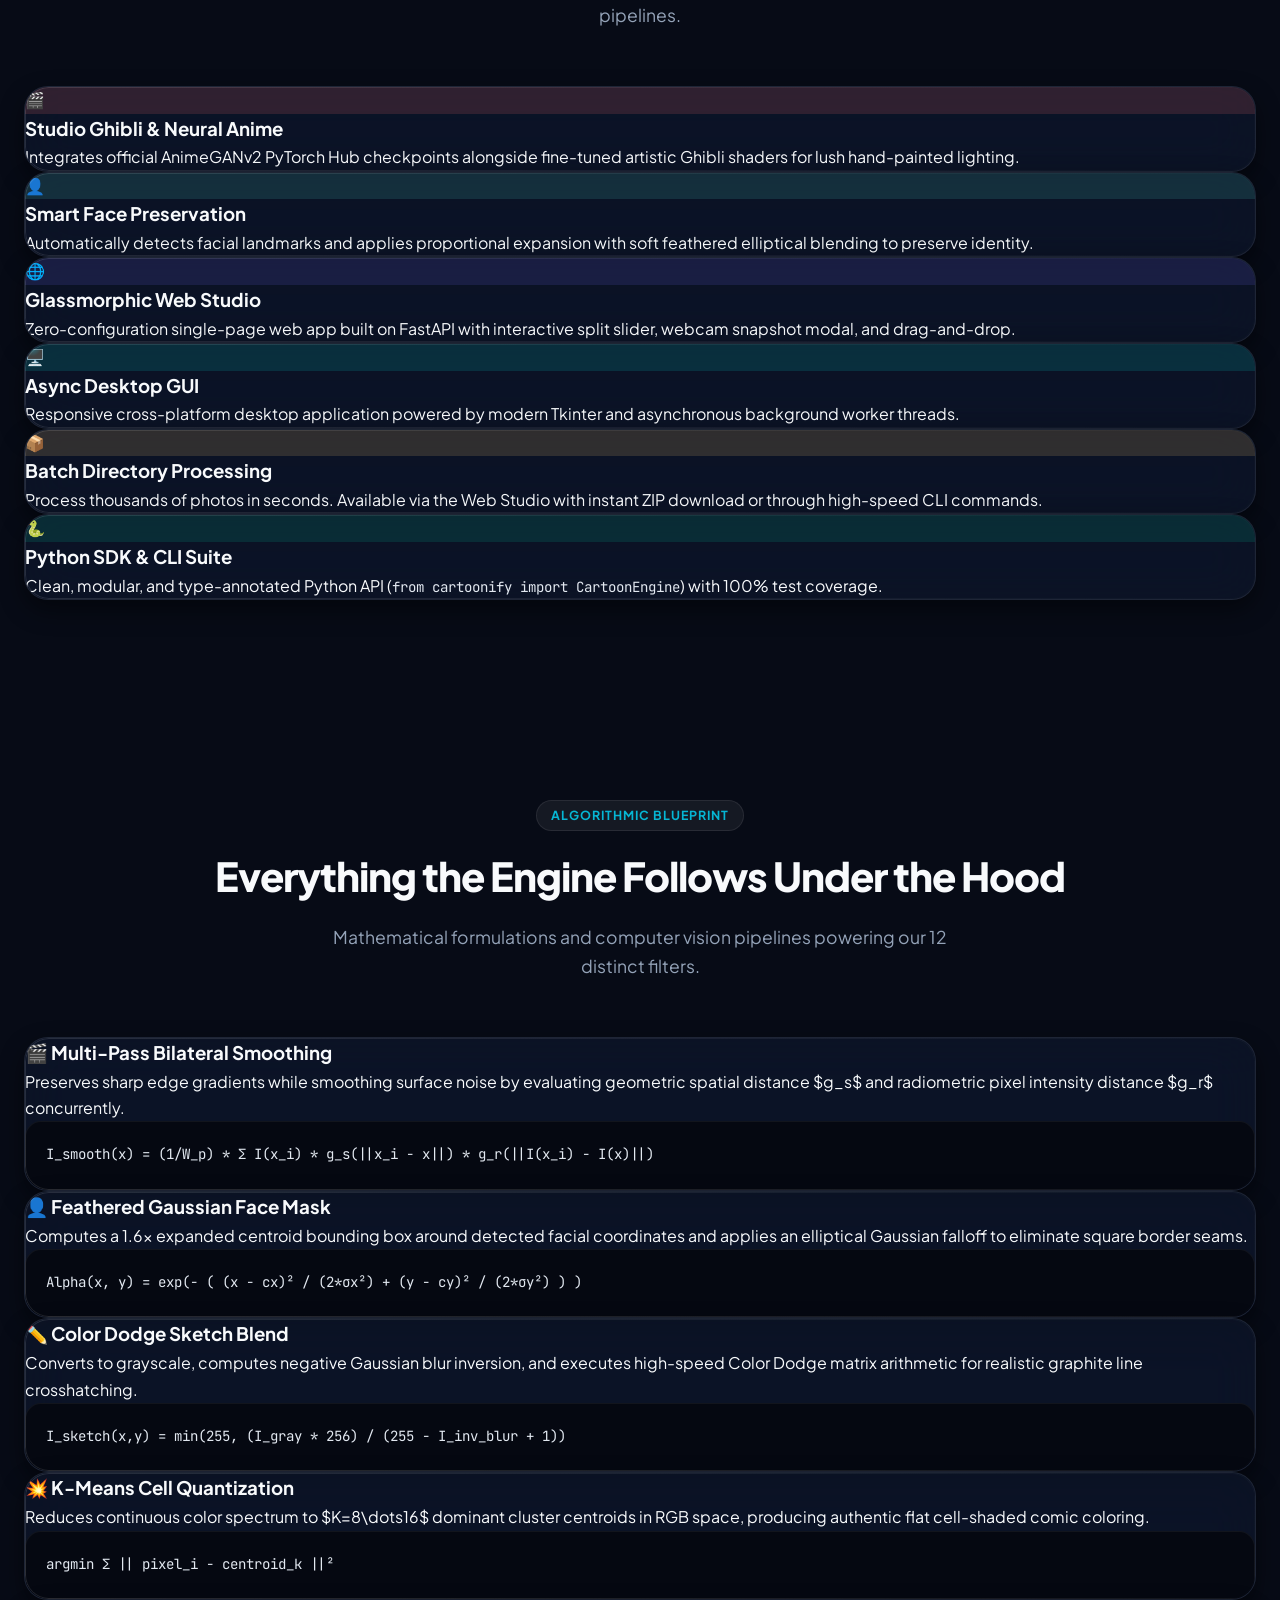
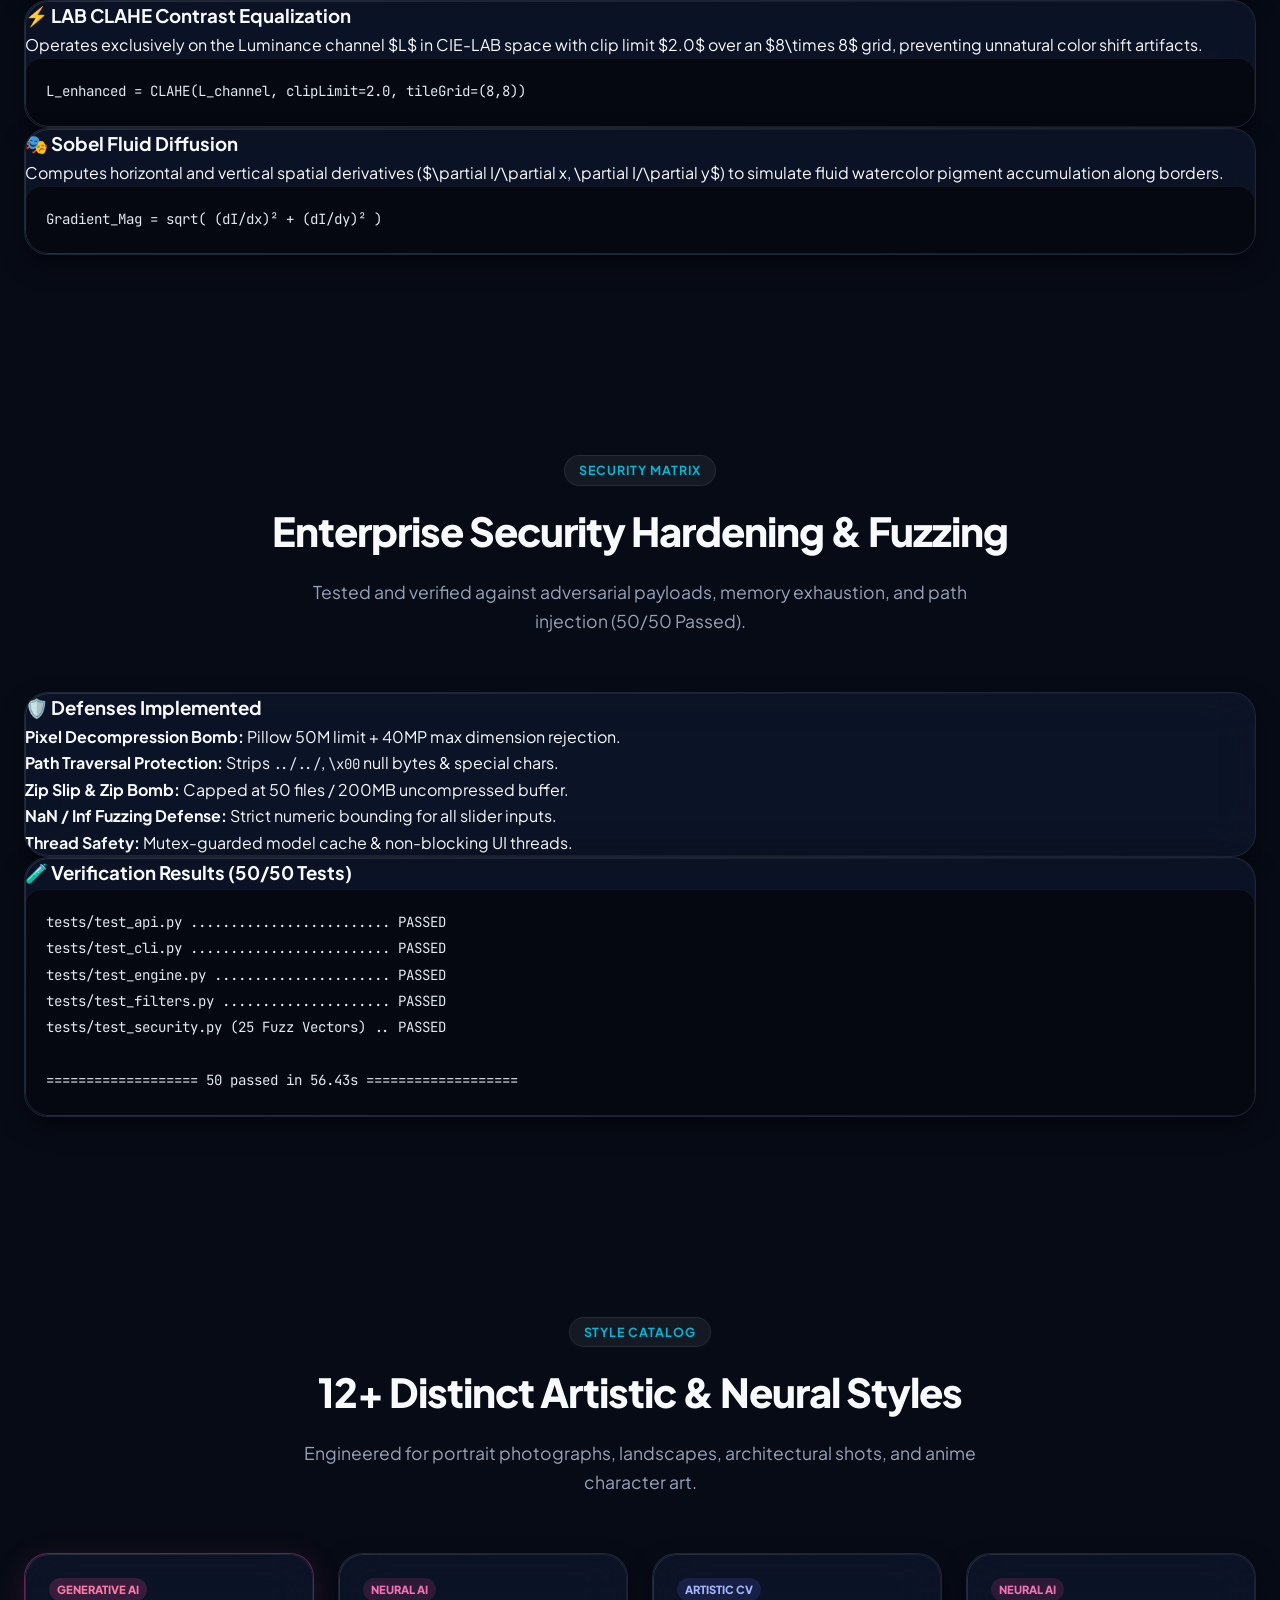
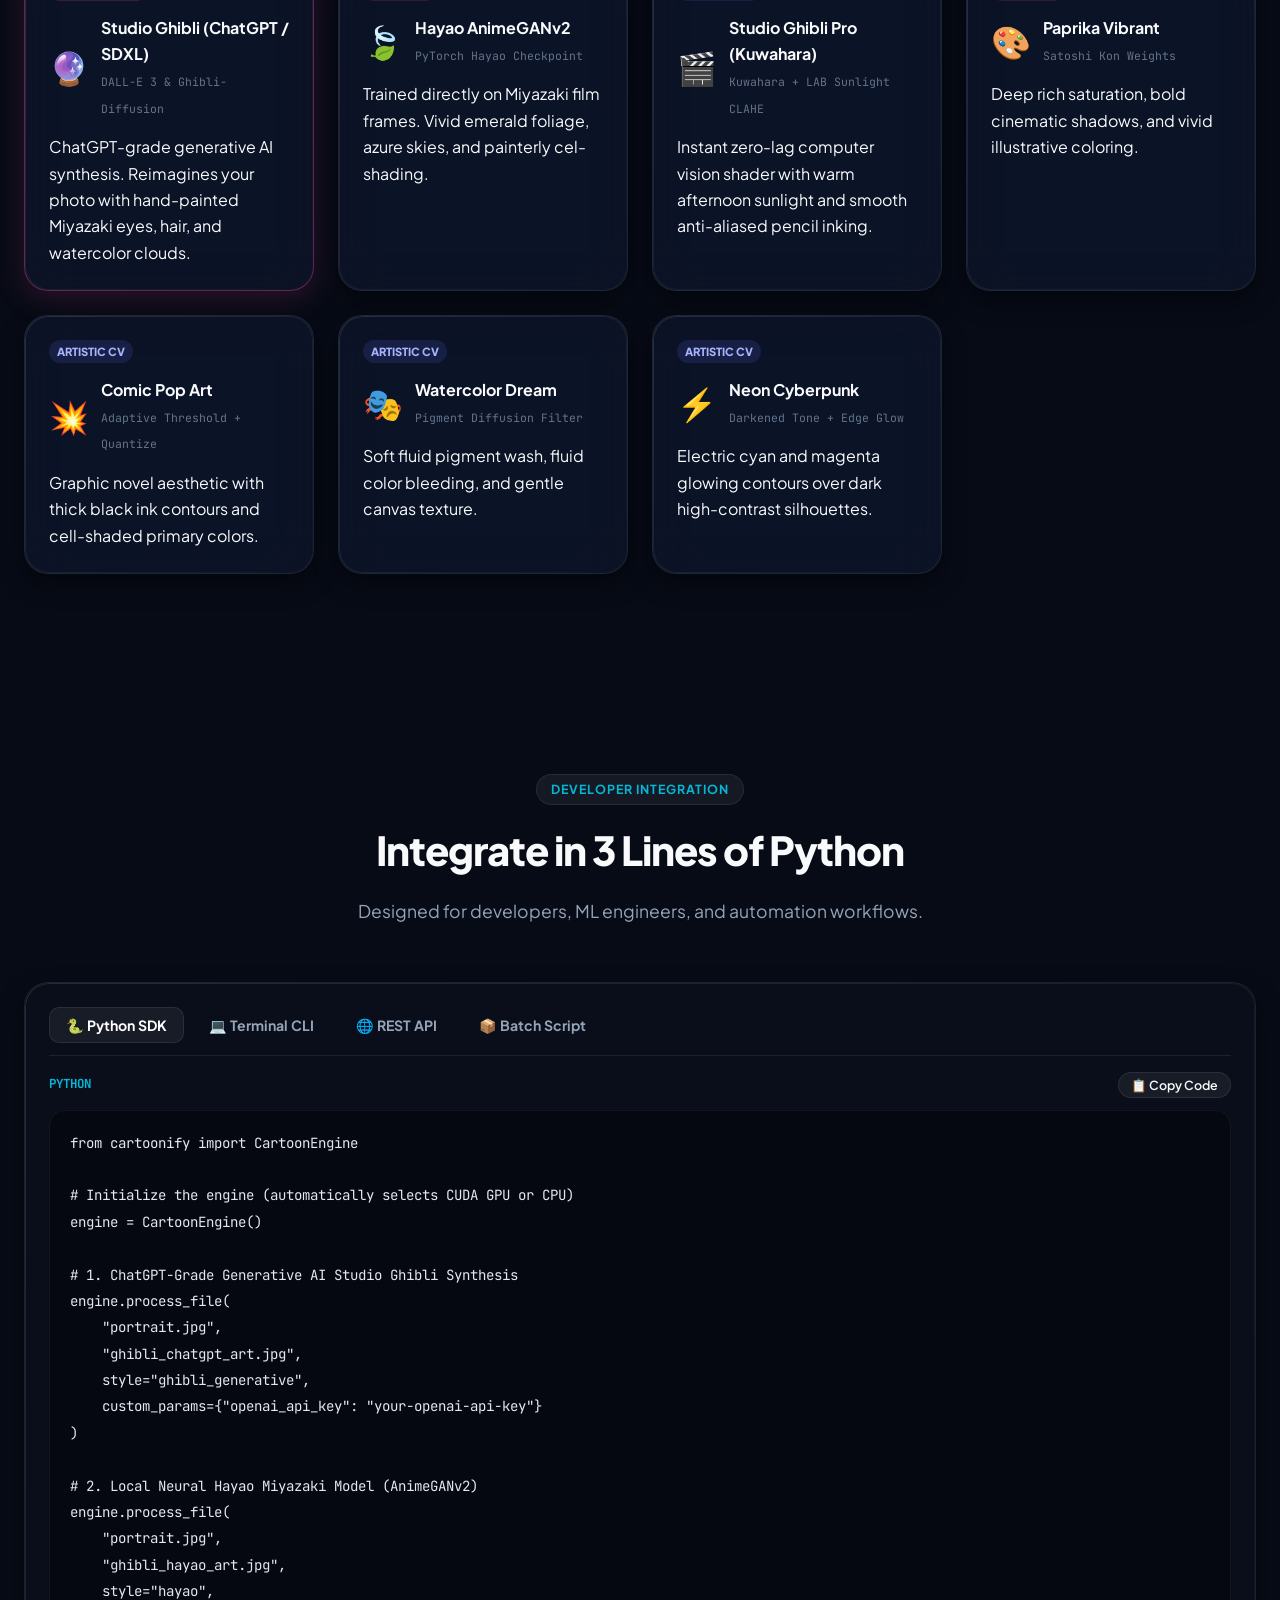
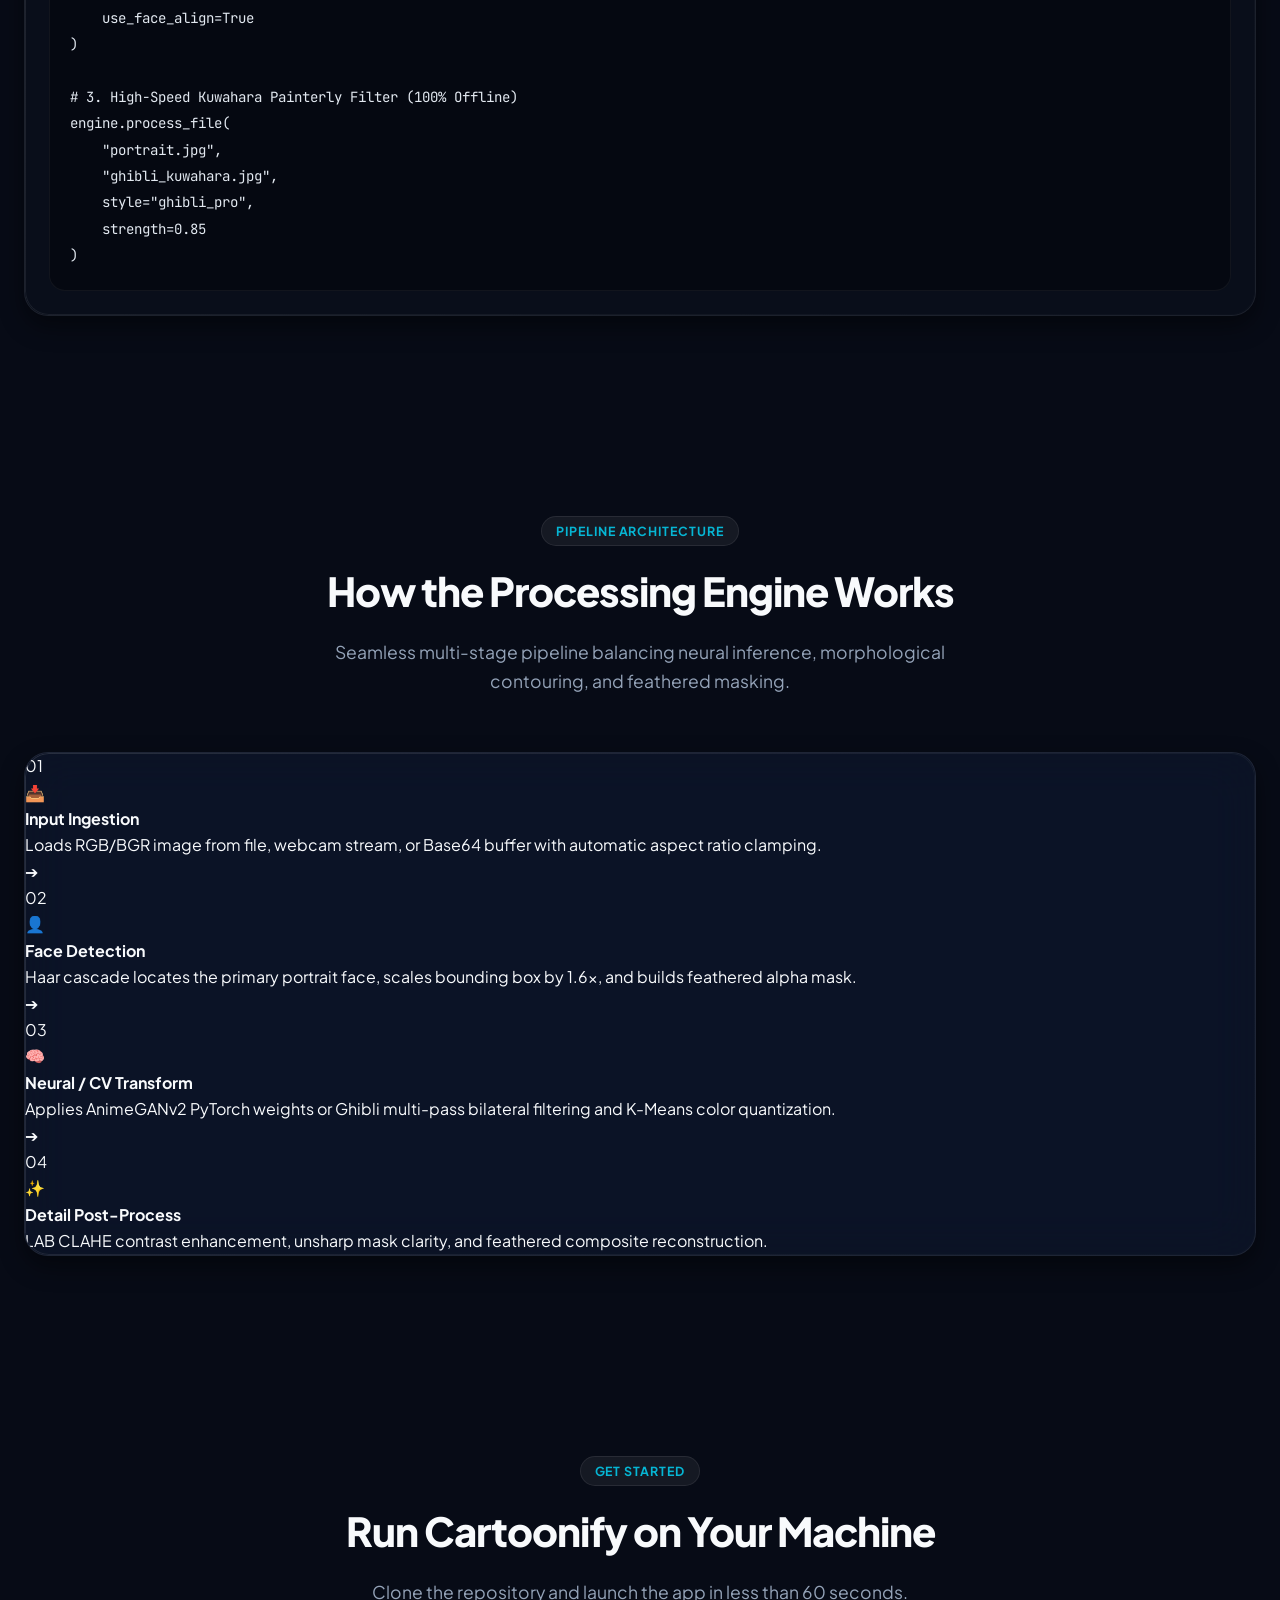
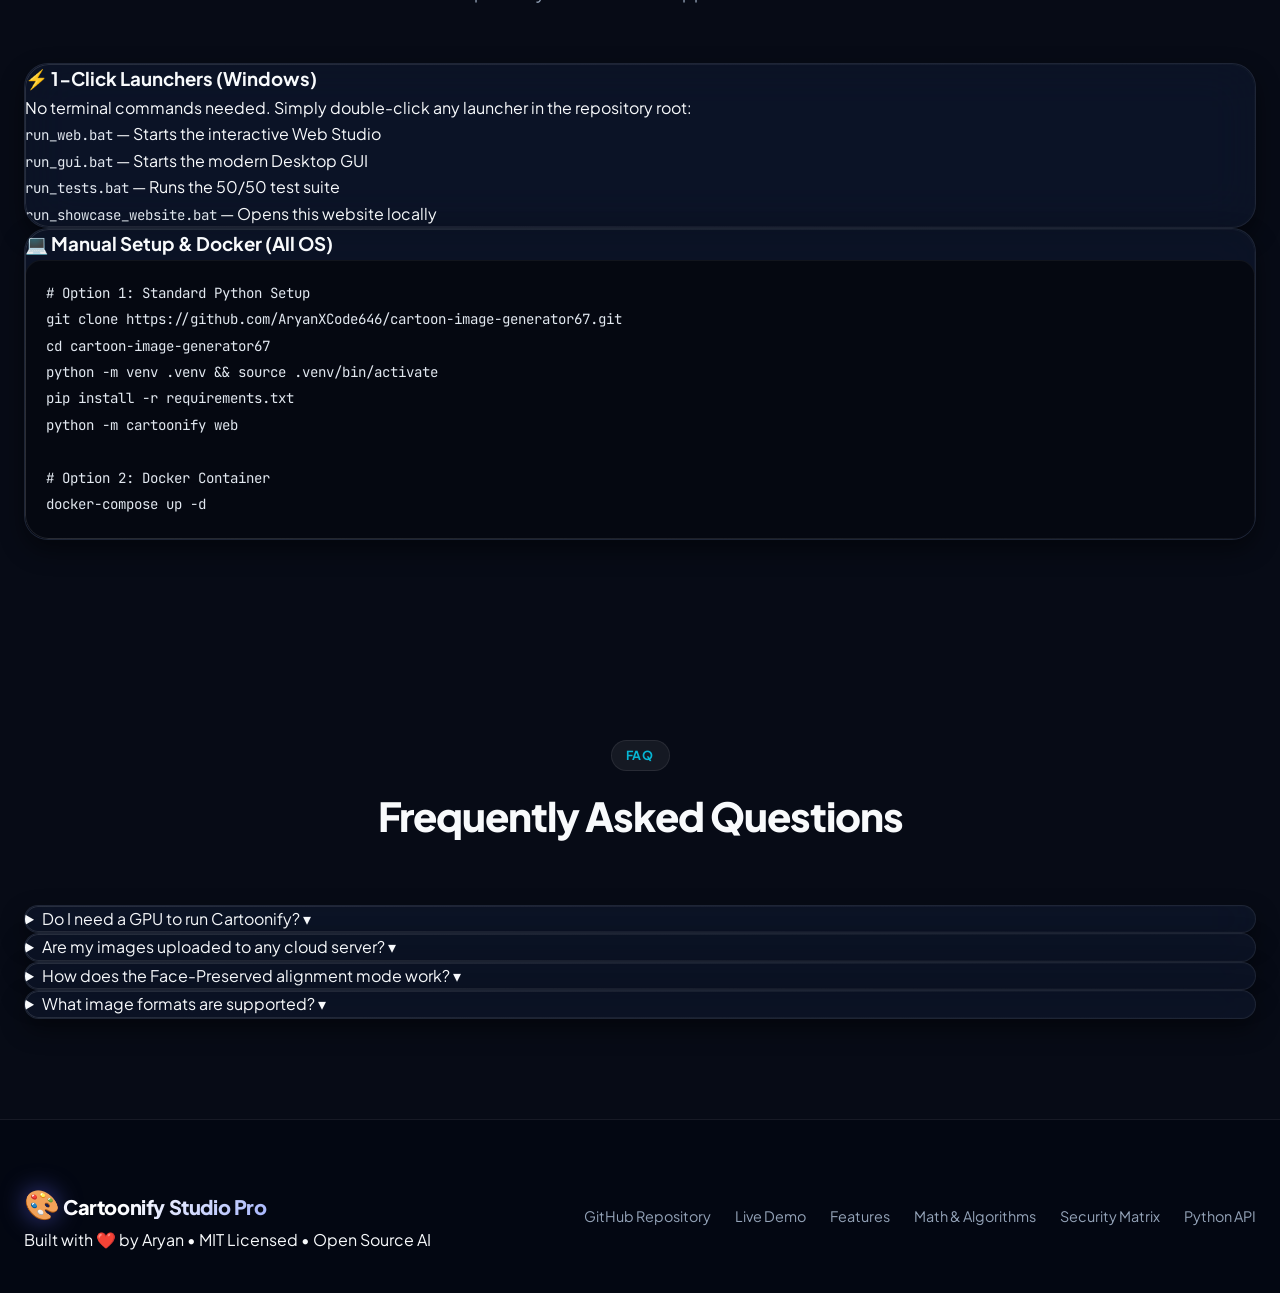
==== commit 5c2a5fee: "fix: AI Ghibli for uploaded images shows correct error overlay instead of hallucinating random text-" ====
--- a/index.html
+++ b/index.html
@@ -5,7 +5,7 @@
   <meta name="viewport" content="width=device-width, initial-scale=1.0">
   <title>Cartoonify Studio Pro — AI & Computer Vision Image Cartoonization Suite</title>
   <meta name="description" content="Production-ready AI & Computer Vision cartoonization suite featuring Studio Ghibli, AnimeGANv2, Comic Pop Art, and Watercolor filters with Web Studio, Desktop GUI, and Python SDK.">
-  <link rel="stylesheet" href="style.css?v=20260830_ai_real_v3">
+  <link rel="stylesheet" href="style.css?v=20260830_ai_real_v4">
   <link rel="preconnect" href="https://fonts.googleapis.com">
   <link rel="preconnect" href="https://fonts.gstatic.com" crossorigin>
   <link href="https://fonts.googleapis.com/css2?family=Plus+Jakarta+Sans:wght@300;400;500;600;700;800&family=JetBrains+Mono:wght@400;500;700&display=swap" rel="stylesheet">
@@ -815,6 +815,6 @@
     </div>
   </footer>
 
-  <script src="app.js?v=20260830_ai_real_v3"></script>
+  <script src="app.js?v=20260830_ai_real_v4"></script>
 </body>
 </html>
